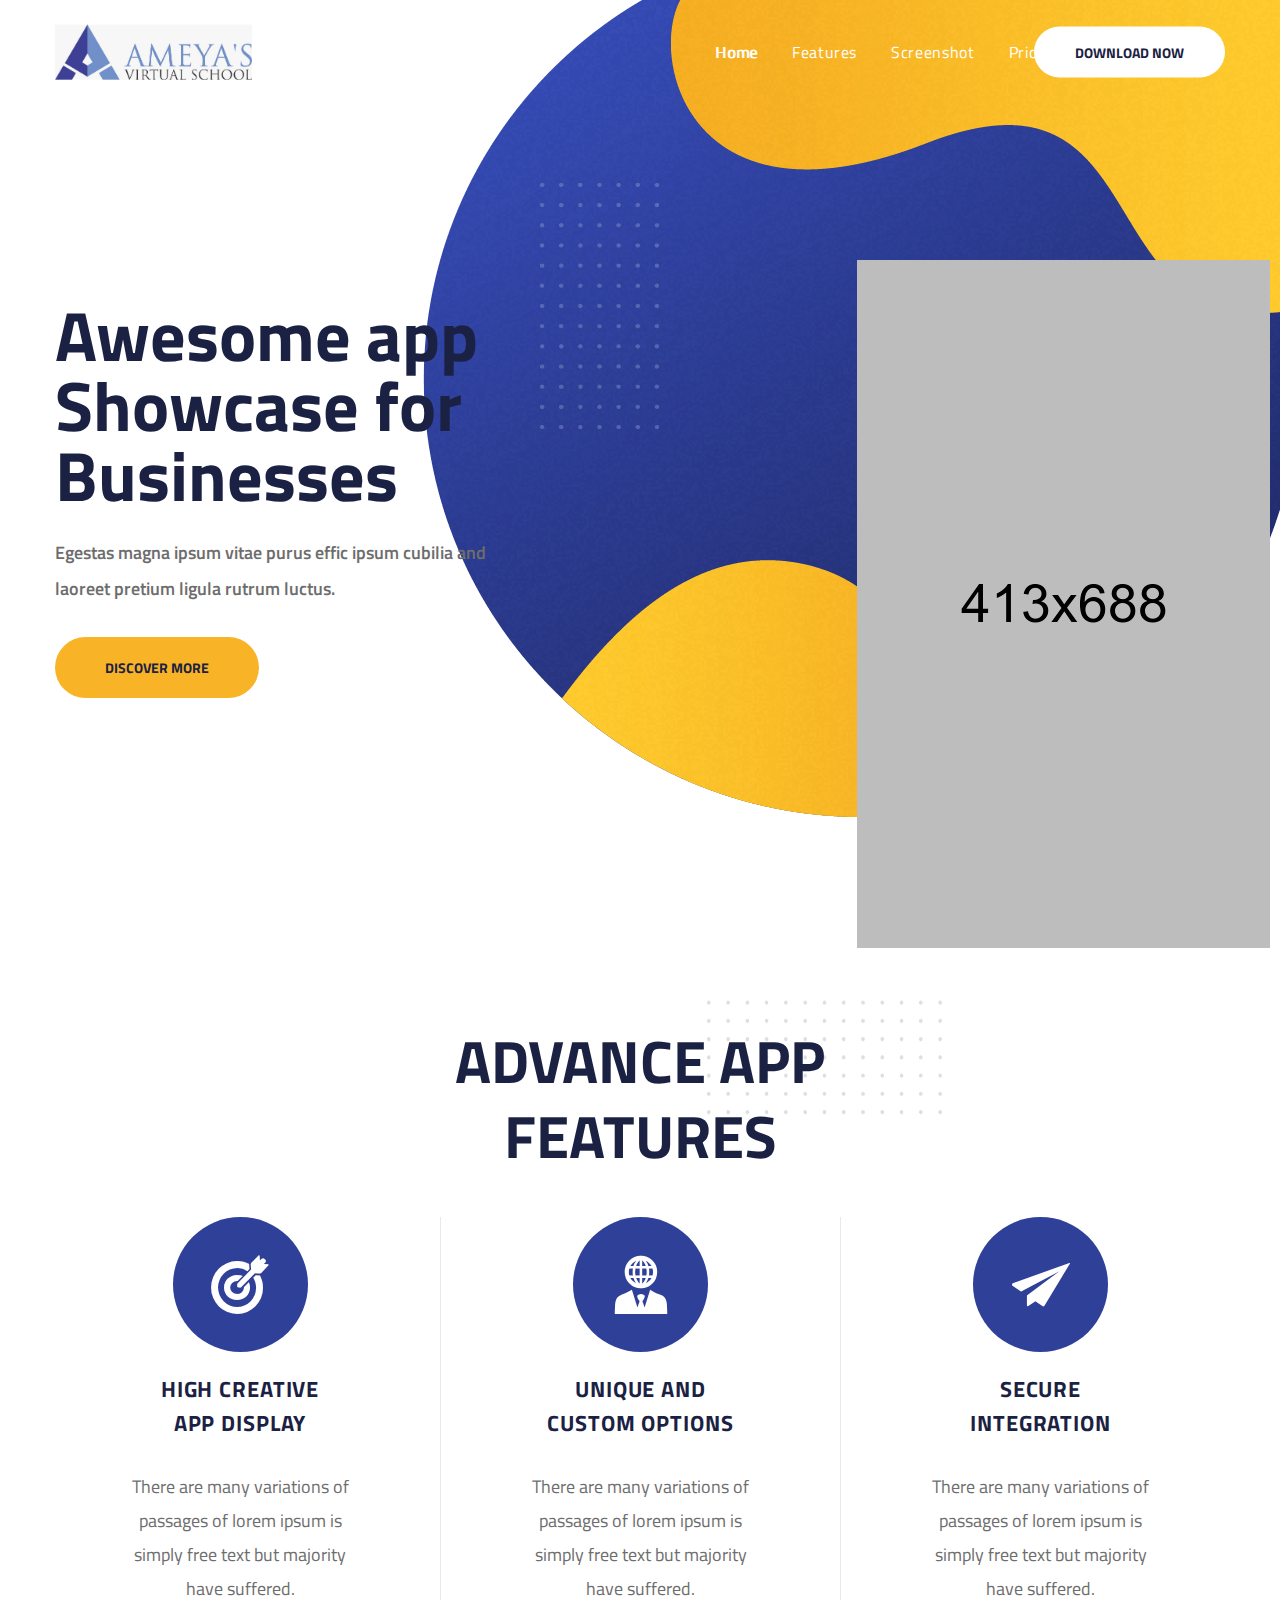
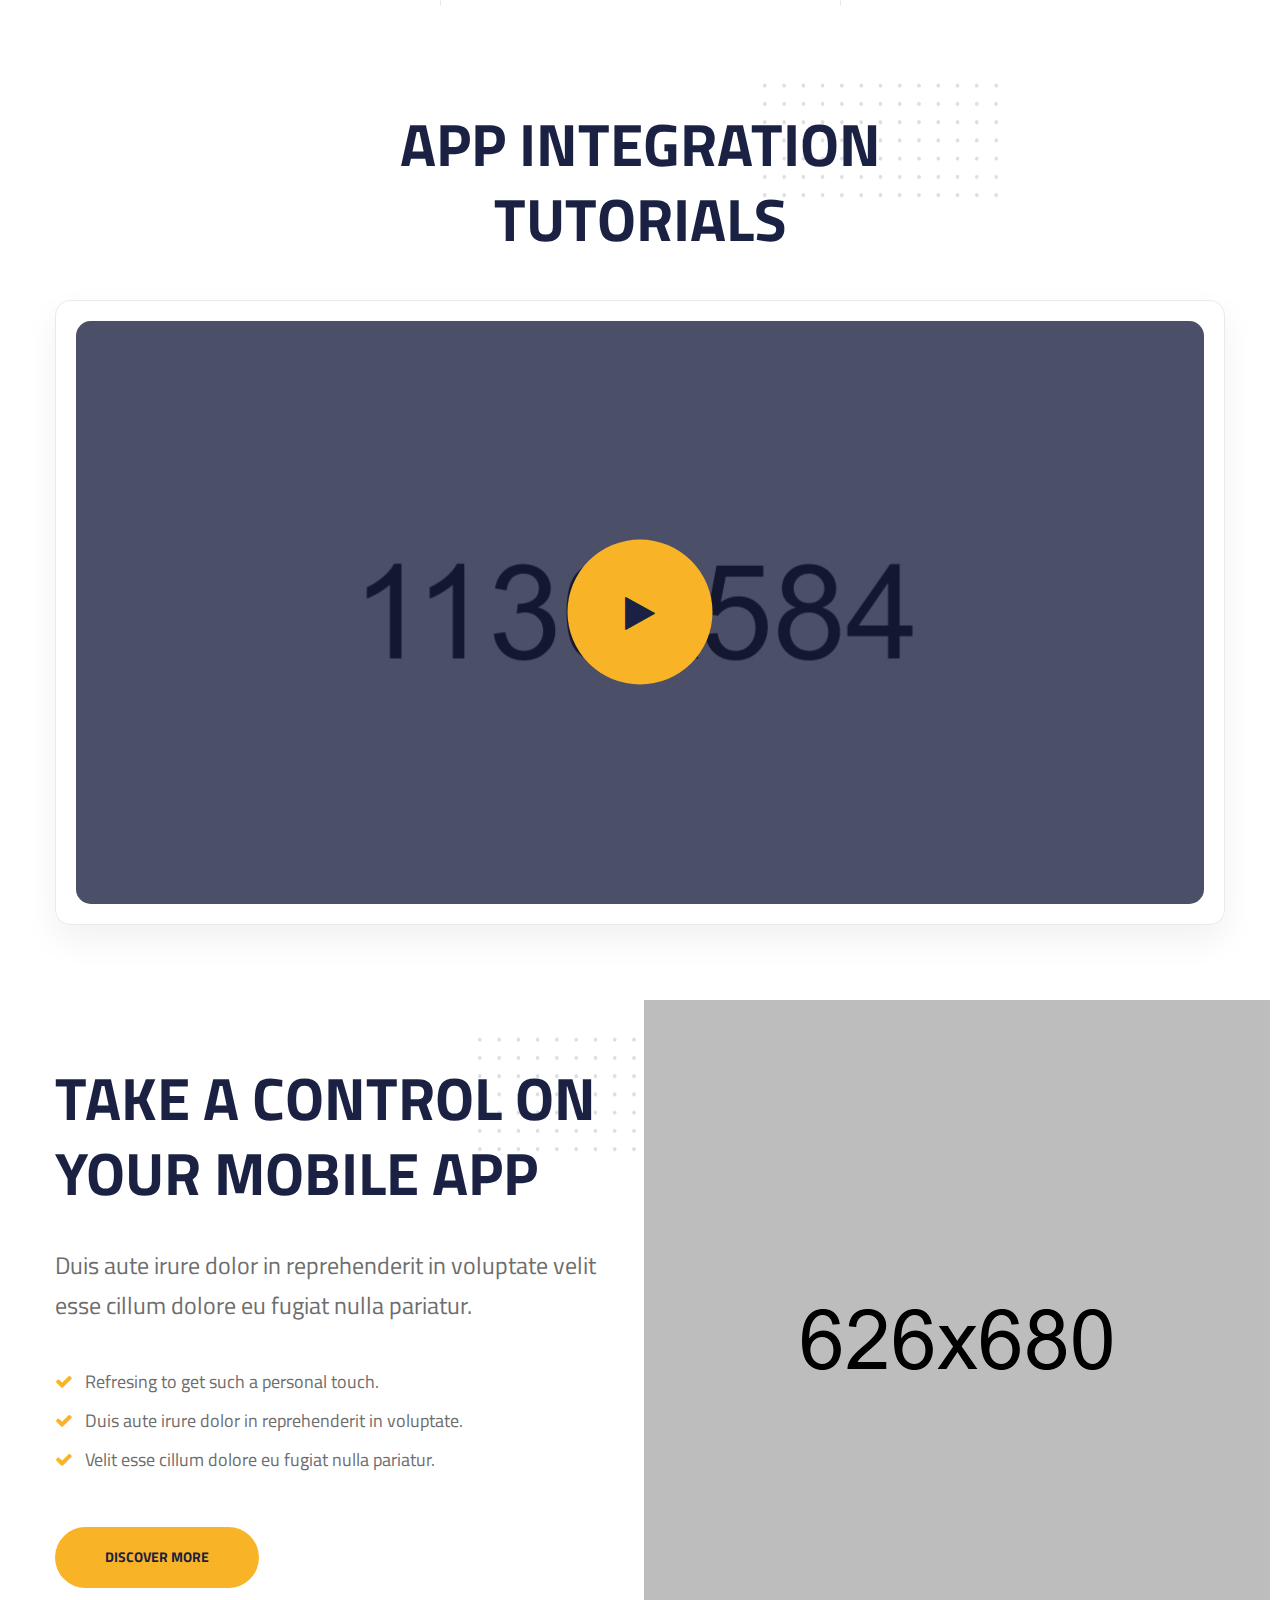
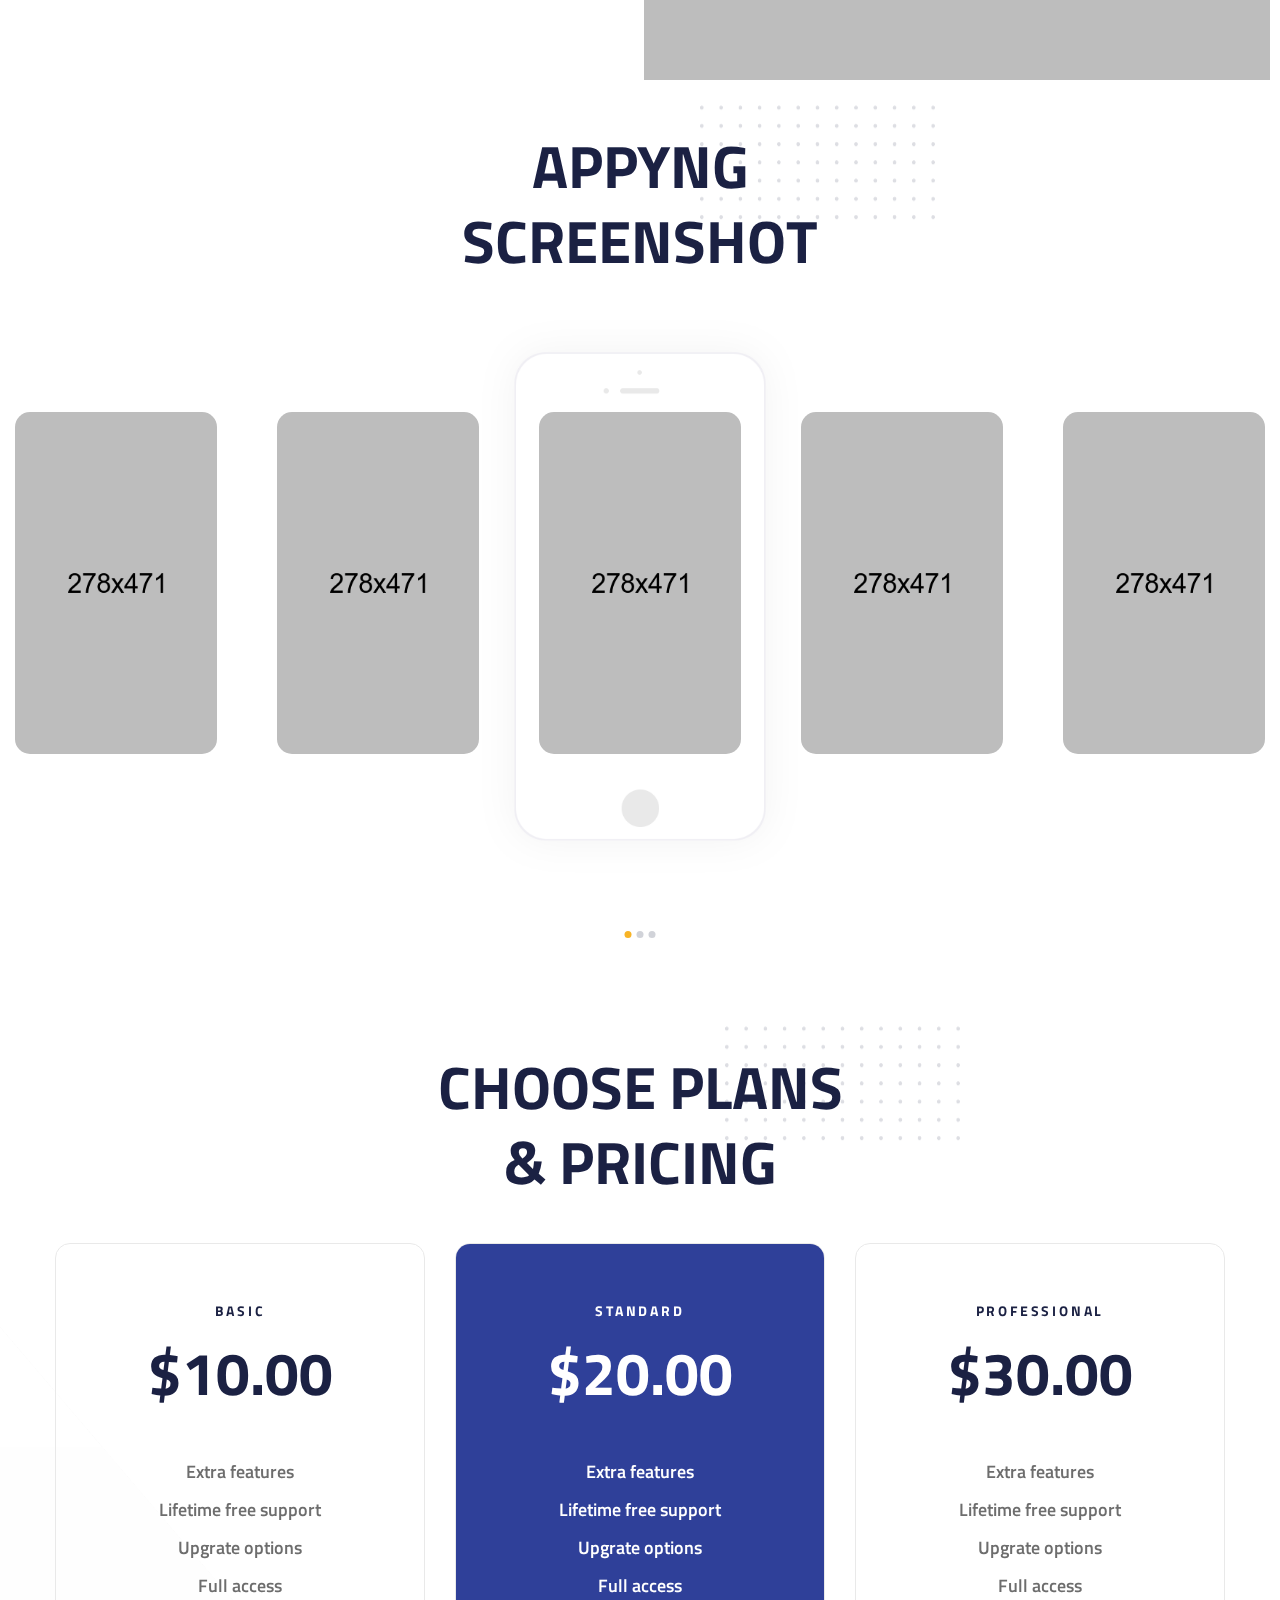
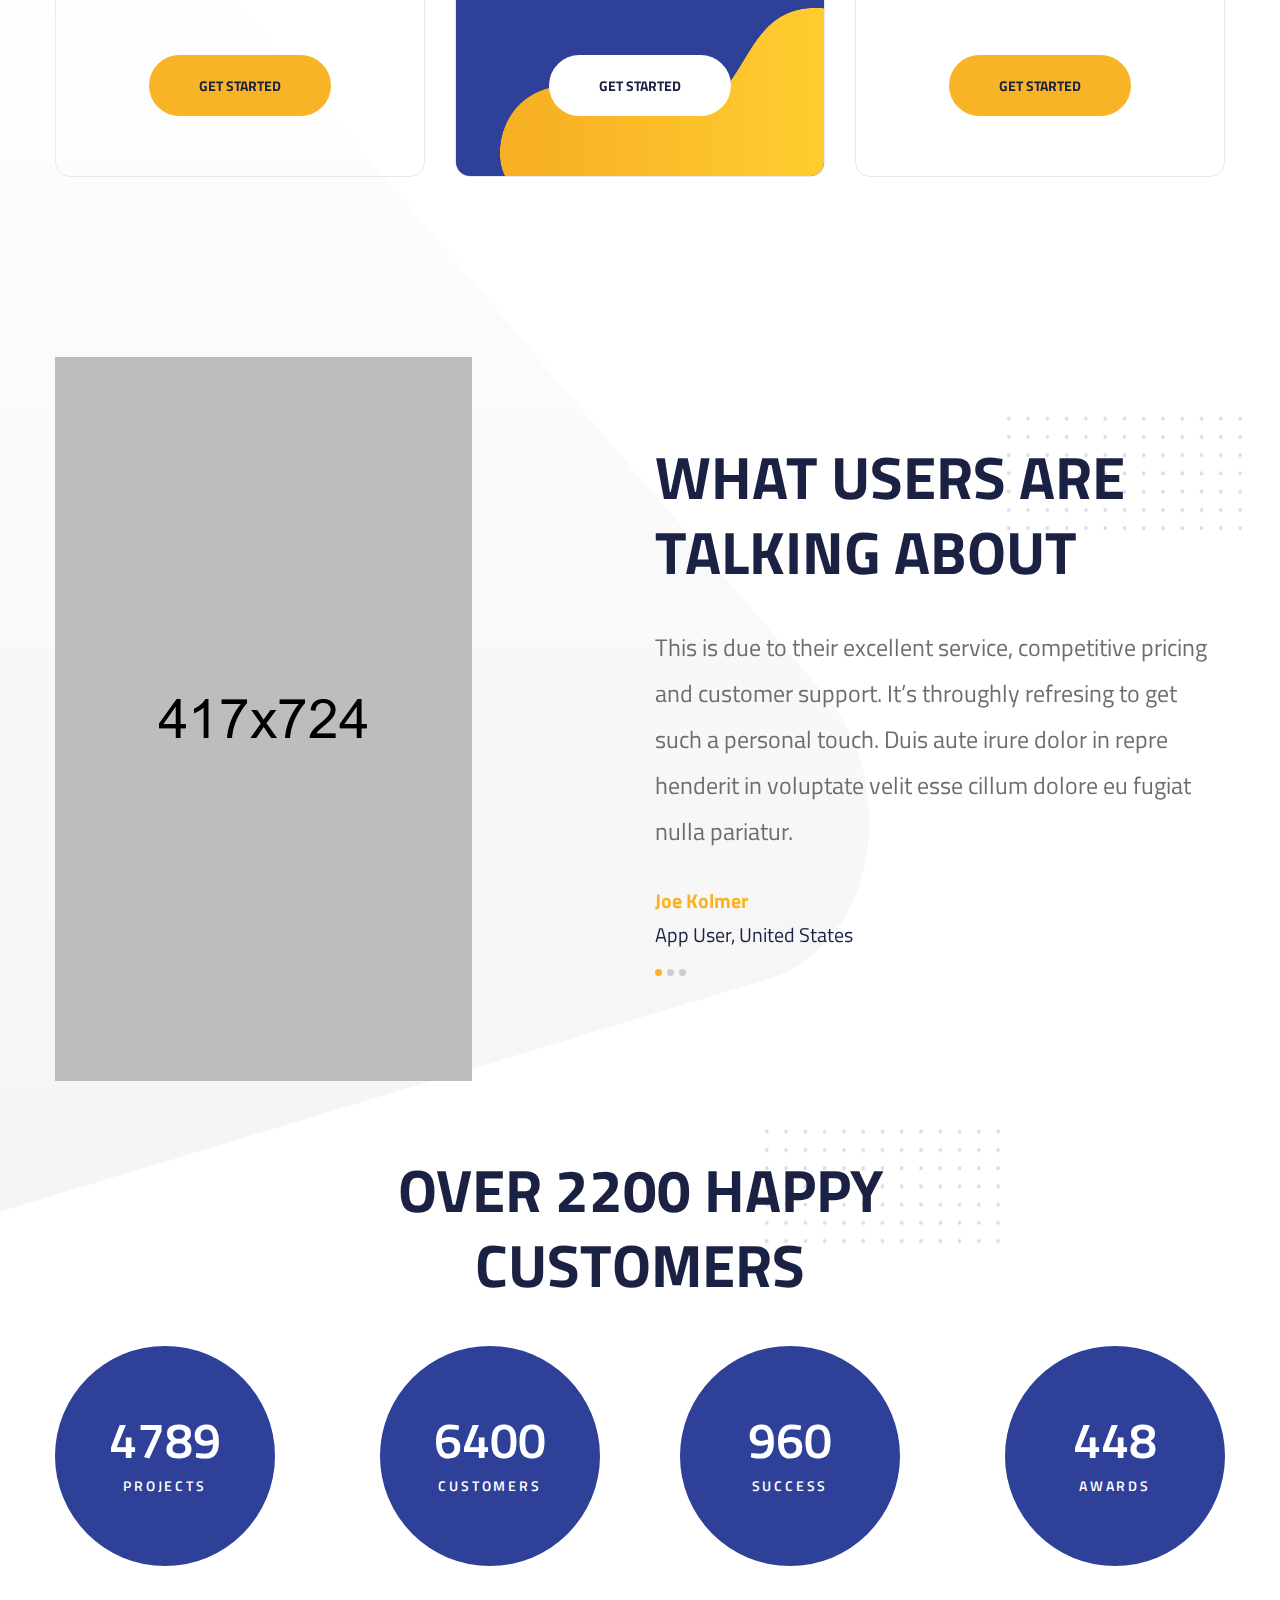
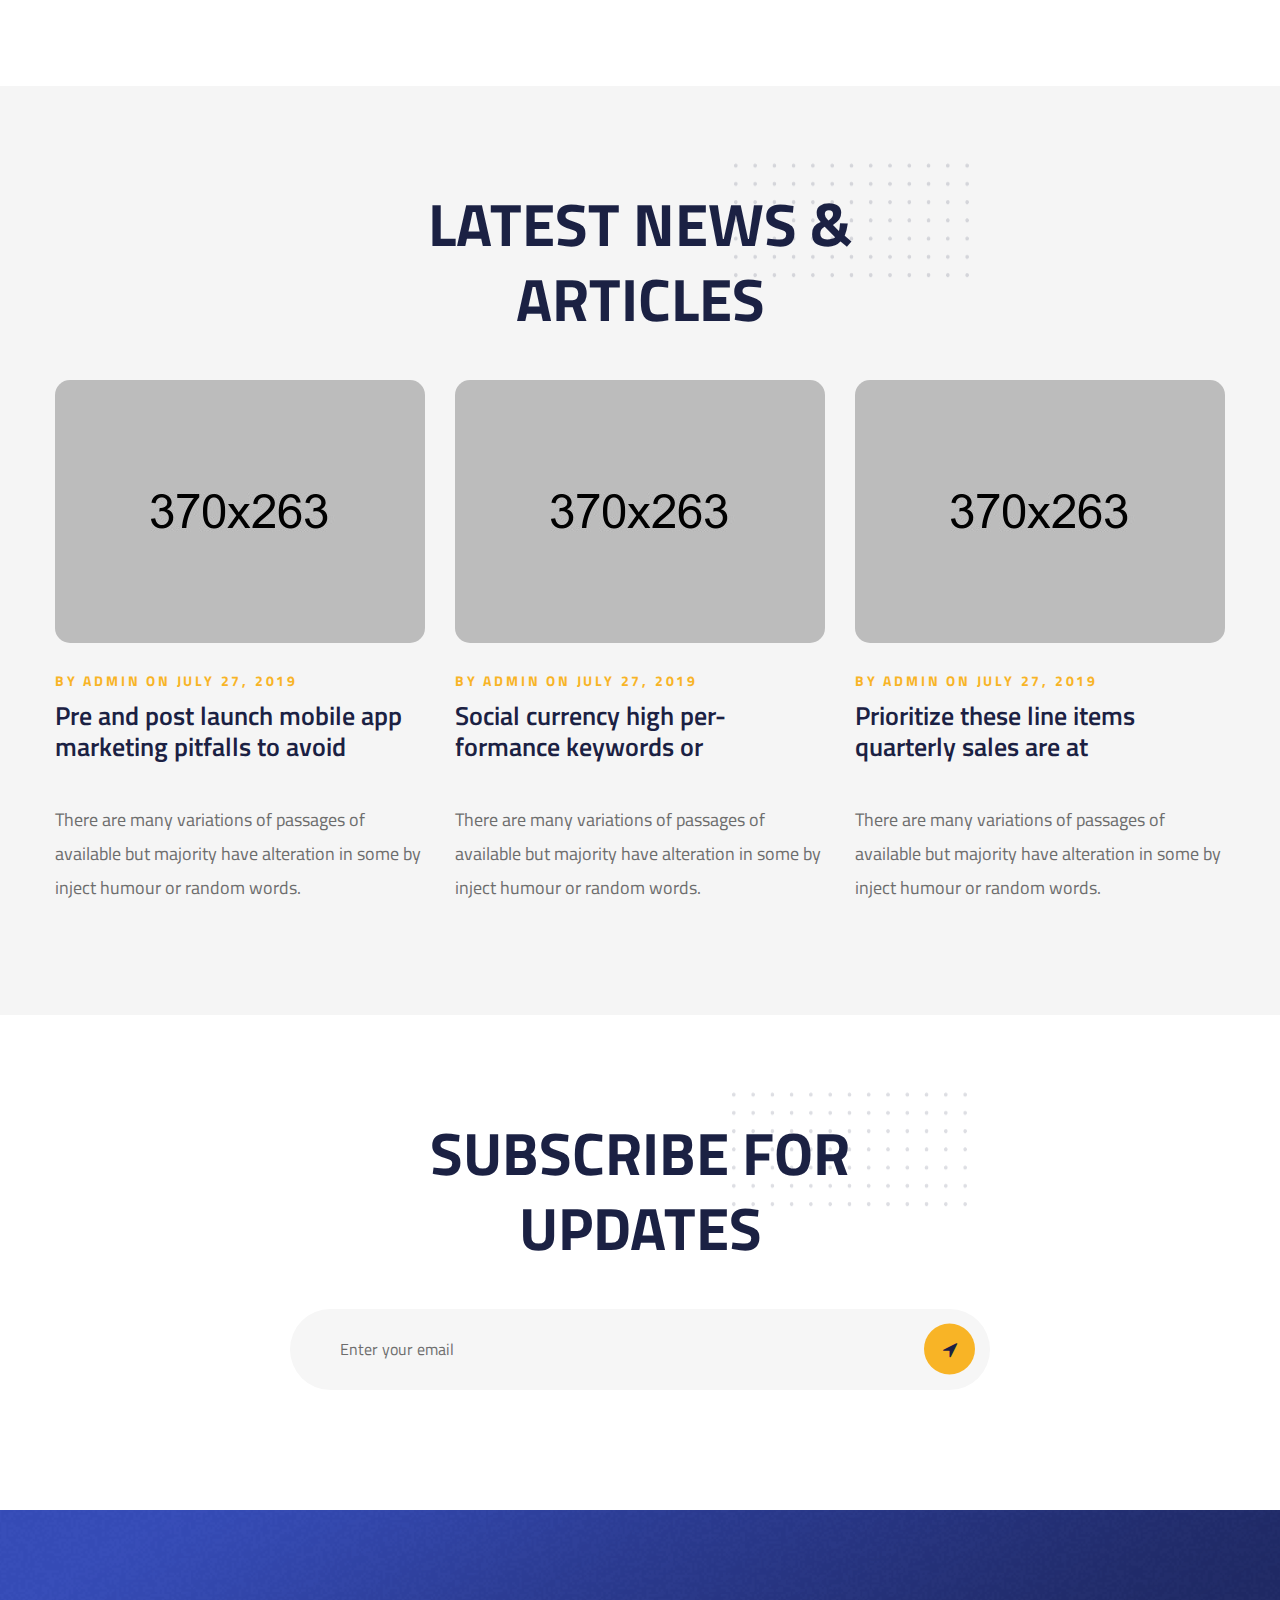
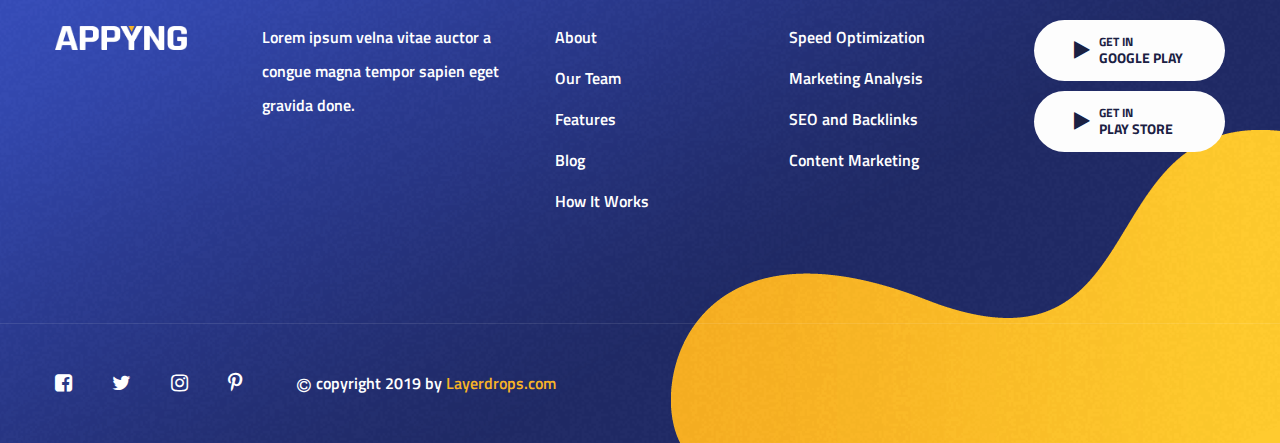
==== index.html @ 1c14728c "first commit" ====
<!DOCTYPE html>
<html lang="en">

<head>
    <meta charset="UTF-8">
    <meta name="viewport" content="width=device-width, initial-scale=1.0">
    <meta http-equiv="X-UA-Compatible" content="ie=edge">
    <title>Home Two || Appyng || SEO & Software Landing Page HTML Template</title>
    <link rel="apple-touch-icon" sizes="57x57" href="images/favicon/apple-icon-57x57.png">
    <link rel="apple-touch-icon" sizes="60x60" href="images/favicon/apple-icon-60x60.png">
    <link rel="apple-touch-icon" sizes="72x72" href="images/favicon/apple-icon-72x72.png">
    <link rel="apple-touch-icon" sizes="76x76" href="images/favicon/apple-icon-76x76.png">
    <link rel="apple-touch-icon" sizes="114x114" href="images/favicon/apple-icon-114x114.png">
    <link rel="apple-touch-icon" sizes="120x120" href="images/favicon/apple-icon-120x120.png">
    <link rel="apple-touch-icon" sizes="144x144" href="images/favicon/apple-icon-144x144.png">
    <link rel="apple-touch-icon" sizes="152x152" href="images/favicon/apple-icon-152x152.png">
    <link rel="apple-touch-icon" sizes="180x180" href="images/favicon/apple-icon-180x180.png">
    <link rel="icon" type="image/png" sizes="192x192" href="images/favicon/android-icon-192x192.png">
    <link rel="icon" type="image/png" sizes="32x32" href="images/favicon/favicon-32x32.png">
    <link rel="icon" type="image/png" sizes="96x96" href="images/favicon/favicon-96x96.png">
    <link rel="icon" type="image/png" sizes="16x16" href="images/favicon/favicon-16x16.png">
    <link rel="manifest" href="images/favicon/manifest.json">
    <meta name="msapplication-TileColor" content="#ffffff">
    <meta name="msapplication-TileImage" content="/ms-icon-144x144.png">
    <meta name="theme-color" content="#ffffff">
    <link rel="stylesheet" href="css/style.css">
    <link rel="stylesheet" href="css/responsive.css">
</head>

<body>
    <div class="preloader"></div><!-- /.preloader -->
    <div class="page-wrapper">
        <header class="site-header header-one header-one__home-two">
            <nav class="navbar navbar-expand-lg navbar-light header-navigation stricky">
                <div class="container clearfix">
                    <!-- Brand and toggle get grouped for better mobile display -->
                    <div class="logo-box clearfix">
                        <a class="navbar-brand" href="index.html">
                            <img src="images/logo-main.jpeg" class="main-logo" width="197" alt="Awesome Image" />
                        </a>
                        <button class="menu-toggler" data-target=".main-navigation">
                            <span class="fa fa-bars"></span>
                        </button>
                    </div><!-- /.logo-box -->
                    <!-- Collect the nav links, forms, and other content for toggling -->
                    <div class="main-navigation">
                        <ul class=" navigation-box one-page-scroll-menu ">
                            <li class="current scrollToLink">
                                <a href="#home">Home</a>
                              <!--   <ul class="sub-menu">
                                    <li><a href="index.html">Home One</a></li>
                                    <li><a href="index-2.html">Home Two</a></li>
                                </ul> --><!-- /.sub-menu -->
                            </li>
                            <li class="scrollToLink">
                                <a href="#services">Features</a>
                            </li>
                            <li class="scrollToLink">
                                <a href="#screens">Screenshot</a>
                            </li>
                            <li class="scrollToLink">
                                <a href="#pricing">pricing</a>
                            </li>
                           <!--  <li class="scrollToLink">
                                <a href="#blog">Blog</a>
                                <ul class="sub-menu">
                                    <li><a href="blog.html">Blog Style 01</a></li>
                                    <li><a href="blog-details.html">Blog Details</a></li>
                                </ul>
                            </li> -->
                        </ul>
                    </div><!-- /.navbar-collapse -->
                    <div class="right-side-box">
                        <a href="#" class="thm-btn header-one__btn">Download now</a>
                    </div><!-- /.right-side-box -->
                </div>
                <!-- /.container -->
            </nav>
        </header><!-- /.header-one -->
        <section class="banner-two" id="home">
            <div class="container">
                <div class="banner-two__moc-wrap">
                    <img src="images/banner-2-1.png" class="banner-two__moc" alt="Awesome Image" />
                </div><!-- /.banner-two__moc-wrap -->
                <div class="row justify-content-start">
                    <div class="col-lg-5">
                        <div class="banner-two__content">
                            <h3 class="banner-two__title">Awesome app <br> Showcase for <br> Businesses</h3><!-- /.banner-two__title -->
                            <p class="banner-two__text">Egestas magna ipsum vitae purus effic ipsum cubilia and laoreet pretium ligula rutrum luctus.</p><!-- /.banner-two__text -->
                            <a href="#" class="banner-two__btn thm-btn">Discover more</a>
                        </div><!-- /.banner-two__content -->
                    </div><!-- /.col-lg-5 -->
                </div><!-- /.row justify-content-end -->
            </div><!-- /.container -->
        </section><!-- /.banner-two -->
       
        <section class="service-one" id="services">
            <div class="container">
                <div class="block-title text-center">
                    <h2 class="block-title__title">Advance App <br> Features</h2><!-- /.block-title__title -->
                </div><!-- /.block-title -->
                <div class="row">
                    <div class="col-lg-4">
                        <div class="service-one__single">
                            <div class="service-one__icon">
                                <i class="appyn-icon-target-1"></i>
                            </div><!-- /.service-one__icon -->
                            <h3 class="service-one__title"><a href="#">High Creative<br>App Display</a></h3><!-- /.service-one__title -->
                            <p class="service-one__text">There are many variations of <br /> passages of lorem ipsum is <br /> simply free text but majority <br> have suffered.</p><!-- /.service-one__text -->
                        </div><!-- /.service-one__single -->
                    </div><!-- /.col-lg-4 -->
                    <div class="col-lg-4">
                        <div class="service-one__single">
                            <div class="service-one__icon">
                                <i class="appyn-icon-businessman"></i>
                            </div><!-- /.service-one__icon -->
                            <h3 class="service-one__title"><a href="#">Unique and <br> custom options</a></h3><!-- /.service-one__title -->
                            <p class="service-one__text">There are many variations of <br /> passages of lorem ipsum is <br /> simply free text but majority <br> have suffered.</p><!-- /.service-one__text -->
                        </div><!-- /.service-one__single -->
                    </div><!-- /.col-lg-4 -->
                    <div class="col-lg-4">
                        <div class="service-one__single">
                            <div class="service-one__icon">
                                <i class="appyn-icon-paper-plane"></i>
                            </div><!-- /.service-one__icon -->
                            <h3 class="service-one__title"><a href="#">secure <br> integration</a></h3><!-- /.service-one__title -->
                            <p class="service-one__text">There are many variations of <br /> passages of lorem ipsum is <br /> simply free text but majority <br> have suffered.</p><!-- /.service-one__text -->
                        </div><!-- /.service-one__single -->
                    </div><!-- /.col-lg-4 -->
                </div><!-- /.row -->
            </div><!-- /.container -->
        </section><!-- /.service-one -->
        <div class="video-one">
            <div class="container">
                <div class="block-title text-center">
                    <h2 class="block-title__title">app integration <br> tutorials</h2><!-- /.block-title__title -->
                </div><!-- /.block-title -->
                <div class="video-one__content">
                    <img src="images/video-1-1.jpg" alt="Awesome Image" />
                    <a href="https://www.youtube.com/watch?v=n-D1EB74Ckg" class="video-one__link video-popup"><i class="fa fa-play"></i></a>
                </div><!-- /.video-one__content -->
            </div><!-- /.container -->
        </div><!-- /.video-one -->
        <section class="cta-one">
            <div class="container">
                <img src="images/cta-moc-1-1.png" class="cta-one__moc" alt="Awesome Image" />
                <div class="row">
                    <div class="col-lg-6">
                        <div class="cta-one__content">
                            <div class="block-title text-left">
                                <h2 class="block-title__title">Take a control on <br> your mobile app</h2><!-- /.block-title__title -->
                            </div><!-- /.block-title -->
                            <p class="cta-one__text">Duis aute irure dolor in reprehenderit in voluptate velit esse cillum dolore eu fugiat nulla pariatur.</p><!-- /.cta-one__text -->
                            <ul class="cta-one__list">
                                <li class="cta-one__list-item"><i class="fa fa-check"></i>Refresing to get such a personal touch. </li><!-- /.cta-one__list-item -->
                                <li class="cta-one__list-item"><i class="fa fa-check"></i>Duis aute irure dolor in reprehenderit in voluptate.</li><!-- /.cta-one__list-item -->
                                <li class="cta-one__list-item"><i class="fa fa-check"></i>Velit esse cillum dolore eu fugiat nulla pariatur.</li><!-- /.cta-one__list-item -->
                            </ul><!-- /.cta-one__list -->
                            <a href="#" class="cta-one__btn thm-btn">Discover more</a>
                        </div><!-- /.cta-one__content -->
                    </div><!-- /.col-lg-6 -->
                </div><!-- /.row -->
            </div><!-- /.container -->
        </section><!-- /.cta-one -->
        <section class="app-screen-one" id="screens">
            <div class="container-fluid">
                <div class="block-title text-center">
                    <h2 class="block-title__title">appyng <br> screenshot</h2><!-- /.block-title__title -->
                </div><!-- /.block-title -->
                <div class="app-screen-one__carousel owl-carousel owl-theme">
                    <div class="item">
                        <img src="images/app-screen-1-1.png" alt="Awesome Image" />
                    </div><!-- /.item -->
                    <div class="item">
                        <img src="images/app-screen-1-2.png" alt="Awesome Image" />
                    </div><!-- /.item -->
                    <div class="item">
                        <img src="images/app-screen-1-3.png" alt="Awesome Image" />
                    </div><!-- /.item -->
                    <div class="item">
                        <img src="images/app-screen-1-4.png" alt="Awesome Image" />
                    </div><!-- /.item -->
                    <div class="item">
                        <img src="images/app-screen-1-5.png" alt="Awesome Image" />
                    </div><!-- /.item -->
                    <div class="item">
                        <img src="images/app-screen-1-1.png" alt="Awesome Image" />
                    </div><!-- /.item -->
                    <div class="item">
                        <img src="images/app-screen-1-2.png" alt="Awesome Image" />
                    </div><!-- /.item -->
                    <div class="item">
                        <img src="images/app-screen-1-3.png" alt="Awesome Image" />
                    </div><!-- /.item -->
                    <div class="item">
                        <img src="images/app-screen-1-4.png" alt="Awesome Image" />
                    </div><!-- /.item -->
                    <div class="item">
                        <img src="images/app-screen-1-5.png" alt="Awesome Image" />
                    </div><!-- /.item -->
                    <div class="item">
                        <img src="images/app-screen-1-1.png" alt="Awesome Image" />
                    </div><!-- /.item -->
                    <div class="item">
                        <img src="images/app-screen-1-2.png" alt="Awesome Image" />
                    </div><!-- /.item -->
                    <div class="item">
                        <img src="images/app-screen-1-3.png" alt="Awesome Image" />
                    </div><!-- /.item -->
                    <div class="item">
                        <img src="images/app-screen-1-4.png" alt="Awesome Image" />
                    </div><!-- /.item -->
                    <div class="item">
                        <img src="images/app-screen-1-5.png" alt="Awesome Image" />
                    </div><!-- /.item -->
                </div><!-- /.app-screen-one__carousel -->
            </div><!-- /.container -->
        </section><!-- /.app-screen-one -->
        <section class="pricing-one" id="pricing">
            <div class="container">
                <div class="block-title text-center">
                    <h2 class="block-title__title">Choose plans <br> & pricing</h2><!-- /.block-title__title -->
                </div><!-- /.block-title -->
                <div class="row">
                    <div class="col-lg-4">
                        <div class="pricing-one__single">
                            <div class="inner">
                                <div class="pricing-one__top">
                                    <p class="pricing-one__name">basic</p><!-- /.pricing-one__name -->
                                    <h3 class="pricing-one__amount">$10.00</h3><!-- /.pricing-one__amount -->
                                </div><!-- /.pricing-one__top -->
                                <ul class="pricing-one__list">
                                    <li class="pricing-one__list-item">Extra features</li><!-- /.pricing-one__list-item -->
                                    <li class="pricing-one__list-item">Lifetime free support</li><!-- /.pricing-one__list-item -->
                                    <li class="pricing-one__list-item">Upgrate options</li><!-- /.pricing-one__list-item -->
                                    <li class="pricing-one__list-item">Full access</li><!-- /.pricing-one__list-item -->
                                </ul><!-- /.pricing-one__list -->
                                <a href="#" class="pricing-one__btn thm-btn">Get started</a>
                            </div><!-- /.inner -->
                        </div><!-- /.pricing-one__single -->
                    </div><!-- /.col-lg-4 -->
                    <div class="col-lg-4">
                        <div class="pricing-one__single popular">
                            <div class="inner">
                                <div class="pricing-one__top">
                                    <p class="pricing-one__name">standard</p><!-- /.pricing-one__name -->
                                    <h3 class="pricing-one__amount">$20.00</h3><!-- /.pricing-one__amount -->
                                </div><!-- /.pricing-one__top -->
                                <ul class="pricing-one__list">
                                    <li class="pricing-one__list-item">Extra features</li><!-- /.pricing-one__list-item -->
                                    <li class="pricing-one__list-item">Lifetime free support</li><!-- /.pricing-one__list-item -->
                                    <li class="pricing-one__list-item">Upgrate options</li><!-- /.pricing-one__list-item -->
                                    <li class="pricing-one__list-item">Full access</li><!-- /.pricing-one__list-item -->
                                </ul><!-- /.pricing-one__list -->
                                <a href="#" class="pricing-one__btn thm-btn">Get started</a>
                            </div><!-- /.inner -->
                        </div><!-- /.pricing-one__single -->
                    </div><!-- /.col-lg-4 -->
                    <div class="col-lg-4">
                        <div class="pricing-one__single">
                            <div class="inner">
                                <div class="pricing-one__top">
                                    <p class="pricing-one__name">professional</p><!-- /.pricing-one__name -->
                                    <h3 class="pricing-one__amount">$30.00</h3><!-- /.pricing-one__amount -->
                                </div><!-- /.pricing-one__top -->
                                <ul class="pricing-one__list">
                                    <li class="pricing-one__list-item">Extra features</li><!-- /.pricing-one__list-item -->
                                    <li class="pricing-one__list-item">Lifetime free support</li><!-- /.pricing-one__list-item -->
                                    <li class="pricing-one__list-item">Upgrate options</li><!-- /.pricing-one__list-item -->
                                    <li class="pricing-one__list-item">Full access</li><!-- /.pricing-one__list-item -->
                                </ul><!-- /.pricing-one__list -->
                                <a href="#" class="pricing-one__btn thm-btn">Get started</a>
                            </div><!-- /.inner -->
                        </div><!-- /.pricing-one__single -->
                    </div><!-- /.col-lg-4 -->
                </div><!-- /.row -->
            </div><!-- /.container -->
        </section><!-- /.pricing-one -->
        <section class="testimonials-one">
            <img src="images/shapes/testi-shape-1-1.png" class="testimonials-one__background-image" alt="Awesome Image" />
            <div class="container">
                <div class="row ">
                    <div class="col-lg-6">
                        <div class="testimonials-one__thumb-carousel">
                            <div class="swiper-wrapper">
                                <div class="swiper-slide">
                                    <img src="images/testi-1-1.png" alt="Awesome Image" />
                                </div><!-- /.swiper-slide -->
                                <div class="swiper-slide">
                                    <img src="images/testi-1-2.png" alt="Awesome Image" />
                                </div><!-- /.swiper-slide -->
                                <div class="swiper-slide">
                                    <img src="images/testi-1-3.png" alt="Awesome Image" />
                                </div><!-- /.swiper-slide -->
                            </div><!-- /.swiper-wrapper -->
                        </div><!-- /.testimonials-one__thumb-carousel -->
                    </div><!-- /.col-lg-6 -->
                    <div class="col-lg-6 d-flex">
                        <div class="my-auto">
                            <div class="block-title text-left">
                                <h2 class="block-title__title">What users are <br> talking about</h2><!-- /.block-title__title -->
                            </div><!-- /.block-title -->
                            <div class="testimonials-one__carousel">
                                <div class="swiper-wrapper">
                                    <div class="swiper-slide">
                                        <div class="testimonials-one__single">
                                            <p class="testimonials-one__text">This is due to their excellent service, competitive pricing and customer support. It’s throughly refresing to get such a personal touch. Duis aute irure dolor in repre henderit in voluptate velit esse cillum dolore eu fugiat nulla pariatur.</p><!-- /.testimonials-one__text -->
                                            <h3 class="testimonials-one__title">Joe Kolmer</h3><!-- /.testimonials-one__title -->
                                            <span class="testimonials-one__designation">App User, United States</span>
                                        </div><!-- /.testimonials-one__single -->
                                    </div><!-- /.swiper-slide -->
                                    <div class="swiper-slide">
                                        <div class="testimonials-one__single">
                                            <p class="testimonials-one__text">This is due to their excellent service, competitive pricing and customer support. It’s throughly refresing to get such a personal touch. Duis aute irure dolor in repre henderit in voluptate velit esse cillum dolore eu fugiat nulla pariatur.</p><!-- /.testimonials-one__text -->
                                            <h3 class="testimonials-one__title">Darrin Martos</h3><!-- /.testimonials-one__title -->
                                            <span class="testimonials-one__designation">App User, United States</span>
                                        </div><!-- /.testimonials-one__single -->
                                    </div><!-- /.swiper-slide -->
                                    <div class="swiper-slide">
                                        <div class="testimonials-one__single">
                                            <p class="testimonials-one__text">This is due to their excellent service, competitive pricing and customer support. It’s throughly refresing to get such a personal touch. Duis aute irure dolor in repre henderit in voluptate velit esse cillum dolore eu fugiat nulla pariatur.</p><!-- /.testimonials-one__text -->
                                            <h3 class="testimonials-one__title">Tammy Daniely</h3><!-- /.testimonials-one__title -->
                                            <span class="testimonials-one__designation">App User, United States</span>
                                        </div><!-- /.testimonials-one__single -->
                                    </div><!-- /.swiper-slide -->
                                </div><!-- /.swiper-wrapper -->
                                <div class="swiper-pagination"></div>
                            </div><!-- /.testimonials-one__carousel -->
                        </div><!-- /.my-auto -->
                    </div><!-- /.col-lg-6 -->
                </div><!-- /.row -->
            </div><!-- /.container -->
        </section><!-- /.testimonials-one -->
        <section class="funfact-one">
            <div class="container">
                <div class="block-title text-center">
                    <h2 class="block-title__title">Over 2200 happy <br> customers</h2><!-- /.block-title__title -->
                </div><!-- /.block-title -->
                <div class="row">
                    <div class="col-lg-3 col-md-6">
                        <div class="funfact-one__single">
                            <div class="inner">
                                <h3 class="funfact-one__title counter">4789</h3><!-- /.funfact-one__title -->
                                <p class="funfact-one__text">projects</p><!-- /.funfact-one__text -->
                            </div><!-- /.inner -->
                        </div><!-- /.funfact-one__single -->
                    </div><!-- /.col-lg-3 -->
                    <div class="col-lg-3 col-md-6 d-flex justify-content-center">
                        <div class="funfact-one__single">
                            <div class="inner">
                                <h3 class="funfact-one__title counter">6400</h3><!-- /.funfact-one__title -->
                                <p class="funfact-one__text">customers</p><!-- /.funfact-one__text -->
                            </div><!-- /.inner -->
                        </div><!-- /.funfact-one__single -->
                    </div><!-- /.col-lg-3 -->
                    <div class="col-lg-3 col-md-6 d-flex justify-content-center">
                        <div class="funfact-one__single">
                            <div class="inner">
                                <h3 class="funfact-one__title counter">960</h3><!-- /.funfact-one__title -->
                                <p class="funfact-one__text">success</p><!-- /.funfact-one__text -->
                            </div><!-- /.inner -->
                        </div><!-- /.funfact-one__single -->
                    </div><!-- /.col-lg-3 -->
                    <div class="col-lg-3 col-md-6 d-flex justify-content-end">
                        <div class="funfact-one__single">
                            <div class="inner">
                                <h3 class="funfact-one__title counter">448</h3><!-- /.funfact-one__title -->
                                <p class="funfact-one__text">awards</p><!-- /.funfact-one__text -->
                            </div><!-- /.inner -->
                        </div><!-- /.funfact-one__single -->
                    </div><!-- /.col-lg-3 -->
                </div><!-- /.row -->
            </div><!-- /.container -->
        </section><!-- /.funfact-one -->
        <section class="blog-one" id="blog">
            <div class="container">
                <div class="block-title text-center">
                    <h2 class="block-title__title">latest news & <br> articles</h2><!-- /.block-title__title -->
                </div><!-- /.block-title -->
                <div class="row">
                    <div class="col-lg-4">
                        <div class="blog-one__single">
                            <div class="blog-one__image">
                                <img src="images/blog-1-1.jpg" alt="Awesome Image" />
                                <a href="blog-details.html"><i class="appyn-icon-plus-symbol"></i></a>
                            </div><!-- /.blog-one__image -->
                            <div class="blog-one__content">
                                <span class="blog-one__meta">by <a href="#">admin</a> on <a href="#">july 27, 2019</a></span>
                                <h3 class="blog-one__title"><a href="blog-details.html">Pre and post launch mobile app marketing pitfalls to avoid</a></h3><!-- /.blog-one__title -->
                                <p class="blog-one__text">There are many variations of passages of available but majority have alteration in some by inject humour or random words.</p><!-- /.blog-one__text -->
                            </div><!-- /.blog-one__content -->
                        </div><!-- /.blog-one__single -->
                    </div><!-- /.col-lg-4 -->
                    <div class="col-lg-4">
                        <div class="blog-one__single">
                            <div class="blog-one__image">
                                <img src="images/blog-1-2.jpg" alt="Awesome Image" />
                                <a href="blog-details.html"><i class="appyn-icon-plus-symbol"></i></a>
                            </div><!-- /.blog-one__image -->
                            <div class="blog-one__content">
                                <span class="blog-one__meta">by <a href="#">admin</a> on <a href="#">july 27, 2019</a></span>
                                <h3 class="blog-one__title"><a href="blog-details.html">Social currency high per- formance keywords or</a></h3><!-- /.blog-one__title -->
                                <p class="blog-one__text">There are many variations of passages of available but majority have alteration in some by inject humour or random words.</p><!-- /.blog-one__text -->
                            </div><!-- /.blog-one__content -->
                        </div><!-- /.blog-one__single -->
                    </div><!-- /.col-lg-4 -->
                    <div class="col-lg-4">
                        <div class="blog-one__single">
                            <div class="blog-one__image">
                                <img src="images/blog-1-3.jpg" alt="Awesome Image" />
                                <a href="blog-details.html"><i class="appyn-icon-plus-symbol"></i></a>
                            </div><!-- /.blog-one__image -->
                            <div class="blog-one__content">
                                <span class="blog-one__meta">by <a href="#">admin</a> on <a href="#">july 27, 2019</a></span>
                                <h3 class="blog-one__title"><a href="blog-details.html">Prioritize these line items quarterly sales are at</a></h3><!-- /.blog-one__title -->
                                <p class="blog-one__text">There are many variations of passages of available but majority have alteration in some by inject humour or random words.</p><!-- /.blog-one__text -->
                            </div><!-- /.blog-one__content -->
                        </div><!-- /.blog-one__single -->
                    </div><!-- /.col-lg-4 -->
                </div><!-- /.row -->
            </div><!-- /.container -->
        </section><!-- /.blog-one -->
        <section class="subscribe-one">
            <div class="container">
                <div class="block-title text-center">
                    <h2 class="block-title__title">Subscribe for <br> updates</h2><!-- /.block-title__title -->
                </div><!-- /.block-title -->
                <form action="inc/mailchimp/subscribe.php" class="subscribe-one__form">
                    <input type="text" name="email" placeholder="Enter your email">
                    <button type="submit" class="subscribe-one__btn"><i class="fa fa-location-arrow"></i></button>
                </form><!-- /.subscribe-one__form -->
            </div><!-- /.container -->
        </section><!-- /.subscribe-one -->
        <footer class="site-footer">
            <div class="site-footer__upper">
                <div class="container">
                    <div class="row">
                        <div class="col-lg-5">
                            <div class="footer-widget">
                                <a href="index.html" class="footer-widget__logo"><img src="images/logo-1-1.png" width="132" alt="Awesome Image" /></a>
                                <p class="footer-widget__text">Lorem ipsum velna vitae auctor a congue magna tempor sapien eget gravida done.</p><!-- /.footer-widget__text -->
                            </div><!-- /.footer-widget -->
                        </div><!-- /.col-lg-5 -->
                        <div class="col-lg-4">
                            <div class="footer-widget">
                                <ul class="footer-widget__links">
                                    <li class="footer-widget__links-item"><a href="#">About</a></li>
                                    <li class="footer-widget__links-item"><a href="#">Our Team</a></li>
                                    <li class="footer-widget__links-item"><a href="#">Features</a></li>
                                    <li class="footer-widget__links-item"><a href="#">Blog</a></li>
                                    <li class="footer-widget__links-item"><a href="#">How It Works</a></li>
                                </ul><!-- /.footer-widget__links -->
                                <ul class="footer-widget__links">
                                    <li class="footer-widget__links-item"><a href="#">Speed Optimization</a></li>
                                    <li class="footer-widget__links-item"><a href="#">Marketing Analysis</a></li>
                                    <li class="footer-widget__links-item"><a href="#">SEO and Backlinks</a></li>
                                    <li class="footer-widget__links-item"><a href="#">Content Marketing</a></li>
                                </ul><!-- /.footer-widget__links -->
                            </div><!-- /.footer-widget -->
                        </div><!-- /.col-lg-4 -->
                        <div class="col-lg-3">
                            <div class="footer-widget">
                                <a href="#" class="footer-widget__btn">
                                    <i class="fa fa-play"></i>
                                    <span class="footer-widget__btn-text">
                                        Get in <span class="footer-widget__btn-text-highlight">Google Play</span>
                                    </span>
                                </a>
                                <a href="#" class="footer-widget__btn">
                                    <i class="fa fa-play"></i>
                                    <span class="footer-widget__btn-text">
                                        Get in <span class="footer-widget__btn-text-highlight">play store</span>
                                    </span>
                                </a>
                            </div><!-- /.footer-widget -->
                        </div><!-- /.col-lg-3 -->
                    </div><!-- /.row -->
                </div><!-- /.container -->
            </div><!-- /.site-footer__upper -->
            <div class="site-footer__bottom">
                <div class="container">
                    <div class="site-footer__social">
                        <a href="#"><i class="fa fa-facebook-square"></i></a>
                        <a href="#"><i class="fa fa-twitter"></i></a>
                        <a href="#"><i class="fa fa-instagram"></i></a>
                        <a href="#"><i class="fa fa-pinterest-p"></i></a>
                    </div><!-- /.site-footer__social -->
                    <p class="site-footer__copy-text"><i class="fa fa-copyright"></i>copyright 2019 by <a href="#">Layerdrops.com</a></p><!-- /.site-footer__copy-text -->
                </div><!-- /.container -->
            </div><!-- /.site-footer__bottom -->
        </footer><!-- /.site-footer -->
    </div><!-- /.page-wrapper -->
    <a href="#" data-target="html" class="scroll-to-target scroll-to-top"><i class="fa fa-angle-up"></i></a>
    <!-- /.scroll-to-top -->
    <script src="js/jquery.js"></script>
    <script src="js/bootstrap.bundle.min.js"></script>
    <script src="js/owl.carousel.min.js"></script>
    <script src="js/waypoints.min.js"></script>
    <script src="js/jquery.counterup.min.js"></script>
    <script src="js/waypoints.min.js"></script>
    <script src="js/jquery.counterup.min.js"></script>
    <script src="js/jquery.magnific-popup.min.js"></script>
    <script src="js/owl.carousel.min.js"></script>
    <script src="js/swiper.min.js"></script>
    <script src="js/jquery.easing.min.js"></script>
    <script src="js/theme.js"></script>
</body>

</html>
---- css/style.css ----
/***************************************************************************************************************
||||||||||||||||||||||||||||            MASTER STYLESHEET FOR appyng         ||||||||||||||||||||||||||||||||||||
****************************************************************************************************************
||||||||||||||||||||||||||||              TABLE OF CONTENT                  ||||||||||||||||||||||||||||||||||||
****************************************************************************************************************
****************************************************************************************************************
* 1. imported styles
* 2. common styles
* 3. header styles
* 4. banner styles
* 5. service styles
* 6. brand styles
* 7. video styles
* 8. cta styles
* 9. app-screen styles
* 10. pricing styles
* 11. testimonials styles
* 12. funfact styles
* 13. blog styles
* 14. subscribe styles
* 15. footer styles
* 16. inner-banner styles
* 17. sidebar styles
****************************************************************************************************************
||||||||||||||||||||||||||||            End TABLE OF CONTENT                ||||||||||||||||||||||||||||||||||||
****************************************************************************************************************/
/*
* 1. imported styles
*/
@import url("https://fonts.googleapis.com/css?family=Titillium+Web:300,400,600,700&display=swap");
@import url("bootstrap.min.css");
@import url("font-awesome.min.css");
@import url("animate.css");
@import url("owl.carousel.css");
@import url("owl.theme.default.min.css");
@import url("swiper.min.css");
@import url("magnific-popup.css");
@import url("../plugins/appyn-icon/style.css");
/*
* 2. common styles
*/
body {
  font-family: "Titillium Web", sans-serif;
  font-size: 18px;
  line-height: 34px;
  color: #6d6d6d;
}

a:active,
a:hover,
a:focus,
a:visited {
  text-decoration: none;
}

.page-wrapper {
  position: relative;
  margin: 0 auto;
  width: 100%;
  min-width: 300px;
  overflow: hidden;
}

@media (min-width: 1200px) {
  .container {
    max-width: 1200px;
  }
}
.thm-black-bg {
  background-color: #1b2143;
}

.thm-base-bg {
  background-color: #2f4099;
}

.thm-gray-bg {
  background-color: #f5f5f5;
}

.icon-revresed {
  -webkit-transform: rotate(180deg);
          transform: rotate(180deg);
  display: inline-block;
}

.block-title {
  margin-top: -20px;
  margin-bottom: 44px;
}
.block-title__title {
  margin: 0;
  color: #1b2143;
  font-weight: bold;
  font-size: 60px;
  text-transform: uppercase;
  line-height: 1.25em;
  display: inline-block;
  position: relative;
}
@media (max-width: 1199px) {
  .block-title__title {
    font-size: 38px;
  }
}
.block-title__title:before {
  content: '';
  position: absolute;
  top: 0;
  right: 0;
  -webkit-transform: translate(50%, -20%);
          transform: translate(50%, -20%);
  width: 238px;
  height: 114px;
  background: transparent url(../images/shapes/pattern-1-1.png) 0 0 no-repeat;
  z-index: 0;
}

.thm-btn {
  border: none;
  outline: none;
  cursor: pointer;
  display: inline-block;
  vertical-align: middle;
  border-radius: 30.5px;
  background-color: #f8b426;
  text-transform: uppercase;
  color: #1b2143;
  font-size: 14px;
  font-weight: bold;
  padding: 13.5px 50px;
  -webkit-transition: all .4s ease;
  transition: all .4s ease;
}
.thm-btn:hover {
  background-color: #1b2143;
  color: #fff;
}

.bootstrap-select .btn-light:not(:disabled):not(.disabled).active,
.bootstrap-select .btn-light:not(:disabled):not(.disabled):active,
.bootstrap-select .show > .btn-light.dropdown-toggle {
  background-color: transparent;
  -webkit-box-shadow: none !important;
          box-shadow: none !important;
  outline: none;
}
.bootstrap-select > .dropdown-toggle {
  -webkit-box-shadow: none !important;
          box-shadow: none !important;
}
.bootstrap-select .dropdown-toggle:focus,
.bootstrap-select > select.mobile-device:focus + .dropdown-toggle {
  outline: none !important;
}

.bootstrap-select .dropdown-menu {
  padding-top: 0;
  padding-bottom: 0;
  margin-top: 0;
  z-index: 991;
}
.bootstrap-select .dropdown-menu > li + li > a {
  border-top: 1px solid #eee;
}
.bootstrap-select .dropdown-menu > li:first-child > a {
  padding-top: 10px;
}
.bootstrap-select .dropdown-menu > li:last-child > a {
  padding-bottom: 10px;
}
.bootstrap-select .dropdown-menu > li.selected > a {
  background: #2f4099;
  color: #fff;
}
.bootstrap-select .dropdown-menu > li > a {
  font-size: 16px;
  font-weight: 500;
  padding: 9px 20px;
  color: #1b2143;
  -webkit-transition: all .4s ease;
  transition: all .4s ease;
}
.bootstrap-select .dropdown-menu > li > a:hover {
  background: #2f4099;
  color: #fff;
  cursor: pointer;
}

.preloader {
  position: fixed;
  top: 0;
  left: 0;
  width: 100%;
  height: 100%;
  z-index: 9999;
  background-color: #fff;
  background-image: url(../images/preloader.gif);
  background-repeat: no-repeat;
  background-position: center center;
}

.scroll-to-top {
  display: inline-block;
  width: 45px;
  height: 45px;
  background: #2f4099;
  position: fixed;
  bottom: 40px;
  right: 40px;
  z-index: 99;
  text-align: center;
  -webkit-transition: all .4s ease;
  transition: all .4s ease;
  display: none;
  border-radius: 50%;
  transition: all .4s ease;
}
.scroll-to-top i {
  color: #fff;
  font-size: 18px;
  line-height: 45px;
}
.scroll-to-top:hover {
  background-color: #f8b426;
}
.scroll-to-top:hover i {
  color: #1b2143;
}

/*
* 3. header styles
*/
.header-navigation {
  background-color: transparent;
  margin-bottom: 0;
  border: none;
  border-radius: 0;
  padding: 0;
  position: relative;
  background-color: transparent;
}
.header-navigation .container {
  background: transparent;
  position: relative;
  display: block;
}
.header-navigation .container .logo-box {
  float: left;
  position: absolute;
  top: 50%;
  left: 15px;
  -webkit-transform: translateY(-50%);
  transform: translateY(-50%);
}
.header-navigation .container .navbar-brand {
  height: auto;
  margin: 0;
}
.header-navigation .container .menu-toggler {
  display: none;
}
.header-navigation .container .right-side-box {
  position: absolute;
  top: 50%;
  -webkit-transform: translateY(-50%);
  transform: translateY(-50%);
  right: 15px;
}
.header-navigation .main-navigation {
  float: none;
  text-align: center;
}
@media (min-width: 1200px) {
  .header-navigation .main-navigation {
    display: block !important;
  }
}

.header-navigation ul.navigation-box {
  margin: 0;
  padding: 0;
  list-style: none;
}
.header-navigation ul.navigation-box li a .sub-nav-toggler {
  display: none;
}
.header-navigation ul.navigation-box > li {
  position: relative;
  padding: 35px 0;
  display: inline-block;
  vertical-align: middle;
  /* Second Level Menu */
  /* Thrid Level Menu */
}
.header-navigation ul.navigation-box > li + li {
  margin-left: 50px;
}
.header-navigation ul.navigation-box > li:first-child {
  padding-left: 0;
}
.header-navigation ul.navigation-box > li:last-child {
  padding-right: 0;
}
.header-navigation ul.navigation-box > li > a {
  font-weight: 400;
  font-size: 16px;
  color: #ffffff;
  padding: 0;
  -webkit-transition: all .4s ease;
  transition: all .4s ease;
  position: relative;
  text-transform: capitalize;
  letter-spacing: .04em;
}
.header-navigation ul.navigation-box > li.current > a, .header-navigation ul.navigation-box > li:hover > a {
  text-shadow: 1px 0 0 rgba(255, 255, 255, 0.8);
}
.header-navigation ul.navigation-box > li > .sub-menu {
  position: absolute;
  top: 100%;
  left: 0;
  z-index: 1000;
  float: left;
  min-width: 220px;
  padding: 0px 0px;
  text-align: left;
  list-style: none;
  background-color: #1b2143;
  background-clip: padding-box;
  opacity: 0;
  border-radius: 0px;
  visibility: hidden;
  -webkit-transition: opacity .4s ease, visibility .4s ease;
  transition: opacity .4s ease, visibility .4s ease;
  -webkit-box-shadow: 0px 10px 18px rgba(0, 0, 0, 0.1);
          box-shadow: 0px 10px 18px rgba(0, 0, 0, 0.1);
}
@media (min-width: 1200px) {
  .header-navigation ul.navigation-box > li > .sub-menu {
    display: block !important;
  }
}
.header-navigation ul.navigation-box > li > .sub-menu.right-align {
  left: auto;
  right: 0;
}
.header-navigation ul.navigation-box > li > .sub-menu.center-align {
  left: 50%;
  -webkit-transform: translateX(-50%);
          transform: translateX(-50%);
}
.header-navigation ul.navigation-box > li > .sub-menu > li {
  display: block;
  position: relative;
  -webkit-transition: all .4s ease;
  transition: all .4s ease;
}
.header-navigation ul.navigation-box > li > .sub-menu > li + li {
  border-top: 1px solid rgba(255, 255, 255, 0.1);
}
.header-navigation ul.navigation-box > li > .sub-menu > li > a {
  font-size: 15px;
  color: #fff;
  font-weight: 500;
  padding: 12px 30px;
  display: block;
  line-height: 26px;
  white-space: nowrap;
  position: relative;
  -webkit-transition: all .4s ease;
  transition: all .4s ease;
}
.header-navigation ul.navigation-box > li > .sub-menu > li:hover > a {
  color: #1b2143;
  background: #f8b426;
}
.header-navigation ul.navigation-box > li:hover:before {
  -webkit-transform: scale(1, 1);
          transform: scale(1, 1);
  -webkit-transform-origin: left bottom;
          transform-origin: left bottom;
}
.header-navigation ul.navigation-box > li:hover > .sub-menu {
  opacity: 1;
  visibility: visible;
}
.header-navigation ul.navigation-box > li > ul > li {
  /* no more nested showen */
}
.header-navigation ul.navigation-box > li > ul > li > .sub-menu {
  position: absolute;
  top: 0%;
  left: 100%;
  z-index: 1000;
  float: left;
  min-width: 220px;
  padding: 0px 0px;
  text-align: left;
  list-style: none;
  background-color: #1b2143;
  background-clip: padding-box;
  opacity: 0;
  border-radius: 0px;
  visibility: hidden;
  -webkit-transition: opacity .4s ease, visibility .4s ease;
  transition: opacity .4s ease, visibility .4s ease;
  -webkit-box-shadow: 0px 10px 18px rgba(0, 0, 0, 0.1);
          box-shadow: 0px 10px 18px rgba(0, 0, 0, 0.1);
}
@media (min-width: 1200px) {
  .header-navigation ul.navigation-box > li > ul > li > .sub-menu {
    display: block !important;
  }
}
.header-navigation ul.navigation-box > li > ul > li > .sub-menu.right-align {
  left: auto;
  right: 100%;
}
.header-navigation ul.navigation-box > li > ul > li > .sub-menu.center-align {
  left: 50%;
  -webkit-transform: translateX(-50%);
          transform: translateX(-50%);
}
.header-navigation ul.navigation-box > li > ul > li > .sub-menu > li {
  display: block;
  position: relative;
  -webkit-transition: all .4s ease;
  transition: all .4s ease;
}
.header-navigation ul.navigation-box > li > ul > li > .sub-menu > li + li {
  border-top: 1px solid rgba(255, 255, 255, 0.1);
}
.header-navigation ul.navigation-box > li > ul > li > .sub-menu > li > a {
  font-size: 15px;
  color: #fff;
  font-weight: 500;
  padding: 12px 30px;
  display: block;
  line-height: 26px;
  white-space: nowrap;
  position: relative;
  -webkit-transition: all .4s ease;
  transition: all .4s ease;
}
.header-navigation ul.navigation-box > li > ul > li > .sub-menu > li:hover > a {
  color: #1b2143;
  background: #f8b426;
}
.header-navigation ul.navigation-box > li > ul > li:hover > .sub-menu {
  opacity: 1;
  visibility: visible;
}
.header-navigation ul.navigation-box > li > ul > li ul {
  display: none;
}

.header-one {
  position: absolute;
  top: 0;
  left: 0;
  width: 100%;
  z-index: 99;
}
.header-one__btn {
  background-color: #fff;
  color: #1b2143;
  padding: 8.5px 41px;
  border-radius: 25.5px;
}

.stricked-menu {
  position: fixed;
  top: 0;
  left: 0;
  width: 100%;
  z-index: 999;
  background-image: linear-gradient(-121deg, #222c67 0%, #2c3b8d 50%, #384eb9 100%);
  -webkit-box-shadow: 0px 6px 13px 0px rgba(0, 0, 0, 0.06);
          box-shadow: 0px 6px 13px 0px rgba(0, 0, 0, 0.06);
  opacity: 0;
  -webkit-transform: translateY(-110%);
          transform: translateY(-110%);
  -webkit-transition: all .4s ease;
  transition: all .4s ease;
}
.stricked-menu ul.navigation-box > li {
  padding-top: 18px;
  padding-bottom: 18px;
}

.stricked-menu.stricky-fixed {
  opacity: 1;
  -webkit-transform: translateY(0%);
          transform: translateY(0%);
}

@media (max-width: 1440px) {
  .header-one__home-two .header-navigation .container {
    padding-right: 180px;
  }
}
@media (max-width: 1440px) {
  .header-one__home-two .header-navigation .main-navigation {
    float: right;
    text-align: right;
  }
}
.header-one__home-two .header-navigation ul.navigation-box > li > a {
  color: #1b2143;
  font-weight: 400;
  position: relative;
}
@media (max-width: 1440px) {
  .header-one__home-two .header-navigation ul.navigation-box > li > a {
    color: #fff;
  }
}
.header-one__home-two .header-navigation ul.navigation-box > li.current > a,
.header-one__home-two .header-navigation ul.navigation-box > li:hover > a {
  color: #1b2143;
  text-shadow: 1px 0 0 #1b2143;
}
@media (max-width: 1440px) {
  .header-one__home-two .header-navigation ul.navigation-box > li.current > a,
  .header-one__home-two .header-navigation ul.navigation-box > li:hover > a {
    color: #fff;
    text-shadow: 1px 0 0 white;
  }
}
.header-one__home-two .header-navigation ul.navigation-box > li + li {
  margin-left: 35px;
}
@media (max-width: 1440px) {
  .header-one__home-two .header-navigation ul.navigation-box > li + li {
    margin-left: 30px;
  }
}
.header-one__home-two .stricked-menu {
  background-image: none;
  background-color: #fff;
}
.header-one__home-two .stricked-menu .header-one__btn {
  background-color: #f8b426;
}
.header-one__home-two .stricked-menu .header-one__btn:hover {
  background-color: #1b2143;
  color: #fff;
}

/*
* 4. banner styles
*/
.banner-one {
  background: transparent url(../images/banner-bg-1-1.png) top right no-repeat;
  background-size: cover;
  padding-top: 294px;
  padding-bottom: 310px;
}
@media (max-width: 1199px) {
  .banner-one {
    padding-top: 215px;
  }
}
.banner-one .container {
  position: relative;
}
.banner-one__moc {
  position: absolute;
  bottom: -100px;
  left: -240px;
  -webkit-animation-name: banner3Shake;
          animation-name: banner3Shake;
  -webkit-animation-duration: 10s;
          animation-duration: 10s;
  -webkit-animation-iteration-count: infinite;
          animation-iteration-count: infinite;
  -webkit-animation-timing-function: linear;
          animation-timing-function: linear;
}
@media (max-width: 1199px) {
  .banner-one__moc {
    bottom: -200px;
  }
}
@media (max-width: 1199px) {
  .banner-one__moc {
    bottom: -100px;
  }
}
@-webkit-keyframes banner3Shake {
  0% {
    -webkit-transform: rotate3d(0, 1, 0, 0deg);
            transform: rotate3d(0, 1, 0, 0deg);
  }
  30% {
    -webkit-transform: rotate3d(0, 0, 1, 5deg);
            transform: rotate3d(0, 0, 1, 5deg);
  }
  60% {
    -webkit-transform: rotate3d(1, 0, 0, 0deg);
            transform: rotate3d(1, 0, 0, 0deg);
  }
  80% {
    -webkit-transform: rotate3d(0, 0, 1, 5deg);
            transform: rotate3d(0, 0, 1, 5deg);
  }
  100% {
    -webkit-transform: rotate3d(0, 1, 0, 0deg);
            transform: rotate3d(0, 1, 0, 0deg);
  }
}
@keyframes banner3Shake {
  0% {
    -webkit-transform: rotate3d(0, 1, 0, 0deg);
            transform: rotate3d(0, 1, 0, 0deg);
  }
  30% {
    -webkit-transform: rotate3d(0, 0, 1, 5deg);
            transform: rotate3d(0, 0, 1, 5deg);
  }
  60% {
    -webkit-transform: rotate3d(1, 0, 0, 0deg);
            transform: rotate3d(1, 0, 0, 0deg);
  }
  80% {
    -webkit-transform: rotate3d(0, 0, 1, 5deg);
            transform: rotate3d(0, 0, 1, 5deg);
  }
  100% {
    -webkit-transform: rotate3d(0, 1, 0, 0deg);
            transform: rotate3d(0, 1, 0, 0deg);
  }
}
.banner-one__title {
  font-size: 70px;
  color: #ffffff;
  font-weight: bold;
  line-height: 1em;
  margin: 0;
  margin-bottom: 25px;
}
@media (max-width: 1199px) {
  .banner-one__title {
    font-size: 46px;
  }
}
.banner-one__text {
  margin: 0;
  font-size: 18px;
  line-height: 36px;
  color: rgba(255, 255, 255, 0.9);
  font-weight: 600;
  margin-bottom: 30px;
}

.banner-two {
  background: transparent url(../images/banner-bg-2-1.png) top right no-repeat;
  padding-top: 300px;
}
.banner-two .container {
  position: relative;
  padding-bottom: 225px;
}
.banner-two__moc {
  position: absolute;
  bottom: -25px;
  right: -30px;
  -webkit-animation: featureImgBounce 5s ease-in-out 0s infinite alternate;
          animation: featureImgBounce 5s ease-in-out 0s infinite alternate;
}
.banner-two__title {
  font-size: 70px;
  color: #1b2143;
  font-weight: bold;
  line-height: 1em;
  margin: 0;
  margin-bottom: 25px;
}
@media (max-width: 1199px) {
  .banner-two__title {
    font-size: 46px;
  }
}
.banner-two__text {
  margin: 0;
  font-size: 18px;
  line-height: 36px;
  color: #6d6d6d;
  font-weight: 600;
  margin-bottom: 30px;
}

/*
* 5. service styles
*/
.service-one {
  padding-bottom: 60px;
  padding-top: 120px;
}
.service-one__single {
  text-align: center;
}
.service-one__icon {
  background-color: #2f4099;
  width: 135px;
  height: 135px;
  border-radius: 50%;
  text-align: center;
  margin-bottom: 20px;
  margin-left: auto;
  margin-right: auto;
  display: -moz-flex;
  display: -ms-flex;
  display: -o-flex;
  display: -webkit-box;
  display: -ms-flexbox;
  display: flex;
  -webkit-box-pack: center;
      -ms-flex-pack: center;
          justify-content: center;
  -webkit-box-align: center;
      -ms-flex-align: center;
          align-items: center;
  -webkit-box-orient: vertical;
  -webkit-box-direction: normal;
      -ms-flex-direction: column;
          flex-direction: column;
  text-align: center;
  position: relative;
  overflow: hidden;
  -webkit-perspective: 135px;
          perspective: 135px;
  -webkit-transform-style: preserve-3d;
          transform-style: preserve-3d;
}
.service-one__icon:before {
  content: '';
  position: absolute;
  top: 0;
  left: 0;
  width: 100%;
  height: 100%;
  background-color: transparent;
  background-image: url(../images/shapes/service-shape-1-1.png);
  background-position: bottom right;
  background-repeat: no-repeat;
  -webkit-transform: translateZ(135px) perspective(100px) scale(1.5);
          transform: translateZ(135px) perspective(100px) scale(1.5);
  -webkit-transition: -webkit-transform 1s ease;
  transition: -webkit-transform 1s ease;
  transition: transform 1s ease;
  transition: transform 1s ease, -webkit-transform 1s ease;
}
.service-one__icon i {
  font-size: 58px;
  color: #fff;
  position: relative;
}
.service-one__single:hover .service-one__icon:before {
  -webkit-transform: translateZ(0px) perspective(0) scale(1);
          transform: translateZ(0px) perspective(0) scale(1);
}
.service-one__title {
  font-size: 22px;
  line-height: 34px;
  font-weight: bold;
  color: #1b2143;
  letter-spacing: .04em;
  text-transform: uppercase;
  margin-bottom: 30px;
}
@media (max-width: 1199px) {
  .service-one__title {
    font-size: 20px;
  }
}
.service-one__title a {
  color: #1b2143;
  -webkit-transition: all .4s ease;
  transition: all .4s ease;
}
.service-one__title a:hover {
  color: #f8b426;
}
.service-one__text {
  margin: 0;
  color: #6d6d6d;
  font-size: 18px;
  line-height: 34px;
}
.service-one [class*=col-lg] {
  margin-bottom: 60px;
}
.service-one [class*=col-lg] + [class*=col-lg] {
  border-left: 1px solid #e9e9e9;
}
@media (max-width: 991px) {
  .service-one [class*=col-lg] + [class*=col-lg] {
    border-left: 0;
    border-top: 1px solid #e9e9e9;
    padding-top: 60px;
  }
}

/*
* 6. brand styles
*/
.brand-one {
  padding: 119px 0;
  border-bottom: 1px solid #e9e9e9;
}
@media (min-width: 1200px) {
  .brand-one .container {
    padding-left: 50px;
    padding-right: 50px;
  }
}
.brand-one__carousel img {
  opacity: .4;
  -webkit-transition: all .4s ease;
  transition: all .4s ease;
}
.brand-one__carousel img:hover {
  opacity: 1;
}
.brand-one__carousel .owl-nav {
  display: none;
}

/*
* 7. video styles
*/
.video-one__content {
  border-style: solid;
  border-width: 1px;
  border-color: #e9e9e9;
  border-radius: 15px;
  -webkit-box-shadow: 0px 15px 35px 0px rgba(0, 0, 0, 0.06);
          box-shadow: 0px 15px 35px 0px rgba(0, 0, 0, 0.06);
  padding: 20px;
  position: relative;
}
.video-one__content:before {
  content: '';
  position: absolute;
  top: 20px;
  bottom: 20px;
  left: 20px;
  right: 20px;
  background-color: #1b2143;
  opacity: .7;
  border-radius: 15px;
  -webkit-transition: all .4s ease;
  transition: all .4s ease;
}
.video-one__content > img {
  border-radius: 15px;
  width: 100%;
}
.video-one__content:hover:before {
  opacity: .3;
}
.video-one__content:hover .video-one__link {
  color: #fff;
  background-color: #1b2143;
}
.video-one__link {
  width: 145px;
  height: 145px;
  border-radius: 50%;
  background-color: #f8b426;
  text-align: center;
  display: -moz-flex;
  display: -ms-flex;
  display: -o-flex;
  display: -webkit-box;
  display: -ms-flexbox;
  display: flex;
  -webkit-box-pack: center;
      -ms-flex-pack: center;
          justify-content: center;
  -webkit-box-align: center;
      -ms-flex-align: center;
          align-items: center;
  position: absolute;
  top: 50%;
  left: 50%;
  -webkit-transform: translate(-50%, -50%) scale(1);
          transform: translate(-50%, -50%) scale(1);
  -webkit-transform-origin: center center;
          transform-origin: center center;
  color: #1b2143;
  -webkit-transition: background .4s ease;
  transition: background .4s ease;
}
.video-one__link:hover {
  color: #fff;
  background-color: #1b2143;
  -webkit-animation: playMover 1s linear 0s infinite alternate;
          animation: playMover 1s linear 0s infinite alternate;
}
.video-one__link i {
  font-size: 38px;
}
@-webkit-keyframes playMover {
  0%, 100% {
    -webkit-transform: translate(-50%, -50%) scale(1);
            transform: translate(-50%, -50%) scale(1);
  }
  25%, 70% {
    -webkit-transform: translate(-50%, -50%) scale(1.1);
            transform: translate(-50%, -50%) scale(1.1);
  }
  50% {
    -webkit-transform: translate(-50%, -50%) scale(1.2);
            transform: translate(-50%, -50%) scale(1.2);
  }
}
@keyframes playMover {
  0%, 100% {
    -webkit-transform: translate(-50%, -50%) scale(1);
            transform: translate(-50%, -50%) scale(1);
  }
  25%, 70% {
    -webkit-transform: translate(-50%, -50%) scale(1.1);
            transform: translate(-50%, -50%) scale(1.1);
  }
  50% {
    -webkit-transform: translate(-50%, -50%) scale(1.2);
            transform: translate(-50%, -50%) scale(1.2);
  }
}
/*
* 8. cta styles
*/
.cta-one {
  padding-top: 155px;
  padding-bottom: 40px;
}
.cta-one .container {
  position: relative;
}
.cta-one .block-title {
  margin-bottom: 0;
}
.cta-one__moc {
  position: absolute;
  top: -80px;
  right: -30px;
  -webkit-animation: featureImgBounce 5s ease-in-out 0s infinite alternate;
          animation: featureImgBounce 5s ease-in-out 0s infinite alternate;
  z-index: 10;
}
.cta-one__text {
  margin: 0;
  color: #6d6d6d;
  font-size: 24px;
  line-height: 40px;
  margin-top: 35px;
}
.cta-one__list {
  margin: 0;
  padding: 0;
  list-style: none;
  margin-top: 40px;
  margin-bottom: 50px;
}
.cta-one__list-item {
  position: relative;
  color: #6d6d6d;
  font-size: 18px;
  padding-left: 30px;
}
.cta-one__list-item i {
  color: #f8b426;
  position: absolute;
  top: 50%;
  left: 0;
  -webkit-transform: translateY(-50%);
          transform: translateY(-50%);
}
.cta-one__list-item + .cta-one__list-item {
  margin-top: 5px;
}
@-webkit-keyframes featureImgBounce {
  0% {
    -webkit-transform: translateY(0);
    transform: translateY(0);
  }
  100% {
    -webkit-transform: translateY(-30px);
    transform: translateY(-30px);
  }
}
@keyframes featureImgBounce {
  0% {
    -webkit-transform: translateY(0);
    transform: translateY(0);
  }
  100% {
    -webkit-transform: translateY(-30px);
    transform: translateY(-30px);
  }
}
/*
* 9. app-screen styles
*/
.app-screen-one {
  padding-top: 120px;
  padding-bottom: 155px;
}
.app-screen-one .block-title__title {
  margin-bottom: 10px;
}
.app-screen-one .container-fluid {
  width: 100%;
  max-width: 1590px;
  margin-left: auto;
  margin-right: auto;
}
.app-screen-one__carousel {
  padding-top: 80px;
  padding-bottom: 120px;
}
.app-screen-one__carousel:before {
  content: url(../images/app-screen-moc-1-1.png);
  position: absolute;
  top: 50%;
  left: 50%;
  -webkit-transform: translate(-50%, -53%);
          transform: translate(-50%, -53%);
}
@media (max-width: 1440px) {
  .app-screen-one__carousel:before {
    -webkit-transform: translate(-50%, -53%) scale(0.9);
            transform: translate(-50%, -53%) scale(0.9);
  }
}
@media (max-width: 1366px) {
  .app-screen-one__carousel:before {
    -webkit-transform: translate(-50%, -53%) scale(0.75);
            transform: translate(-50%, -53%) scale(0.75);
  }
}
.app-screen-one__carousel img {
  border-radius: 15px;
}
.app-screen-one__carousel .owl-dots {
  position: absolute;
  bottom: -35px;
  left: 50%;
  -webkit-transform: translateX(-50%);
          transform: translateX(-50%);
}
.app-screen-one__carousel .owl-dots .owl-dot + .owl-dot {
  margin-left: 5px;
}
.app-screen-one__carousel .owl-dots .owl-dot span {
  width: 7px;
  height: 7px;
  border-radius: 50%;
  background-color: #1b2143;
  opacity: .2;
  margin: 0;
  -webkit-transition: all .4s ease;
  transition: all .4s ease;
}
.app-screen-one__carousel .owl-dots .owl-dot.active span {
  background-color: #f8b426;
  opacity: 1;
}
.app-screen-one__carousel .owl-nav {
  margin-top: 40px;
}
.app-screen-one__carousel .owl-nav [class*=owl-] {
  width: 40px;
  height: 40px;
  background-color: #2f4099;
  color: #fff;
  margin: 0;
  padding: 0;
  cursor: pointer;
  -webkit-transition: all .4s ease;
  transition: all .4s ease;
}
.app-screen-one__carousel .owl-nav [class*=owl-] i {
  line-height: 40px;
}
.app-screen-one__carousel .owl-nav [class*=owl-]:hover {
  color: #1b2143;
  background-color: #f8b426;
}
.app-screen-one__carousel .owl-nav [class*=owl-] + [class*=owl-] {
  margin-left: 20px;
}

/*
* 10. pricing styles
*/
.pricing-one {
  padding-bottom: 120px;
}
.pricing-one__single {
  border-style: solid;
  border-width: 1px;
  border-color: #e9e9e9;
  border-radius: 15px;
  text-align: center;
  padding-top: 60px;
  padding-bottom: 60px;
  margin-bottom: 60px;
  position: relative;
  z-index: 10;
  overflow: hidden;
  -webkit-perspective: 600px;
          perspective: 600px;
  -webkit-transform-style: preserve-3d;
          transform-style: preserve-3d;
}
.pricing-one__single:before {
  content: '';
  position: absolute;
  top: -1px;
  left: -1px;
  right: -1px;
  bottom: -1px;
  -webkit-transform: scale(1, 0);
          transform: scale(1, 0);
  -webkit-transform-origin: bottom center;
          transform-origin: bottom center;
  -webkit-transition: -webkit-transform .4s ease;
  transition: -webkit-transform .4s ease;
  transition: transform .4s ease;
  transition: transform .4s ease, -webkit-transform .4s ease;
  background-color: #2f4099;
}
.pricing-one__single:after {
  content: '';
  position: absolute;
  top: 0;
  left: 0;
  width: 100%;
  height: 100%;
  background-color: transparent;
  background-image: url(../images/shapes/price-shape-1-1.png);
  background-position: bottom right;
  background-repeat: no-repeat;
  -webkit-transform: translateZ(600px) perspective(100px);
          transform: translateZ(600px) perspective(100px);
  -webkit-transition: -webkit-transform 1s ease;
  transition: -webkit-transform 1s ease;
  transition: transform 1s ease;
  transition: transform 1s ease, -webkit-transform 1s ease;
}
.pricing-one__single .inner {
  position: relative;
  z-index: 9;
}
.pricing-one__single.popular:after, .pricing-one__single:hover:after {
  -webkit-transform: translateZ(0px) perspective(0);
          transform: translateZ(0px) perspective(0);
}
.pricing-one__single.popular:before, .pricing-one__single:hover:before {
  -webkit-transform: scale(1, 1);
          transform: scale(1, 1);
}
.pricing-one__name {
  text-transform: uppercase;
  font-size: 14px;
  color: #1b2143;
  letter-spacing: .2em;
  font-weight: bold;
  margin: 0;
  line-height: 1em;
  margin-bottom: 25px;
  -webkit-transition: all .4s ease;
  transition: all .4s ease;
}
.pricing-one__amount {
  color: #1b2143;
  font-size: 60px;
  margin: 0;
  font-weight: bold;
  line-height: 1em;
  -webkit-transition: all .4s ease;
  transition: all .4s ease;
}
.pricing-one__list {
  margin: 0;
  padding: 0;
  list-style: none;
  margin-top: 60px;
  margin-bottom: 60px;
}
.pricing-one__list-item {
  color: #6d6d6d;
  font-size: 18px;
  font-weight: 600;
  line-height: 1em;
  -webkit-transition: all .4s ease;
  transition: all .4s ease;
}
.pricing-one__list-item + .pricing-one__list-item {
  margin-top: 20px;
}
.pricing-one__single.popular .pricing-one__name, .pricing-one__single.popular .pricing-one__amount, .pricing-one__single.popular .pricing-one__list-item, .pricing-one__single:hover .pricing-one__name, .pricing-one__single:hover .pricing-one__amount, .pricing-one__single:hover .pricing-one__list-item {
  color: #fff;
}
.pricing-one__single.popular .pricing-one__btn, .pricing-one__single:hover .pricing-one__btn {
  background-color: #fff;
  color: #1b2143;
}

/*
* 11. testimonials styles
*/
.testimonials-one {
  position: relative;
  margin-bottom: -36px;
}
.testimonials-one .block-title {
  margin-bottom: 35px;
}
.testimonials-one__background-image {
  position: absolute;
  bottom: -17%;
  left: 0;
}
.testimonials-one__text {
  margin: 0;
  color: #6d6d6d;
  font-size: 24px;
  line-height: 46px;
}
.testimonials-one__title {
  margin: 0;
  color: #f8b426;
  font-weight: bold;
  font-size: 20px;
  margin-top: 35px;
  margin-bottom: 5px;
}
.testimonials-one__designation {
  color: #1b2143;
  font-size: 20px;
  margin: 0;
}
.testimonials-one__carousel {
  overflow: hidden;
}
.testimonials-one .container {
  position: relative;
}
.testimonials-one__thumb-carousel {
  overflow: hidden;
  width: 100%;
  max-width: 430px;
}
.testimonials-one__thumb-carousel .swiper-slide {
  opacity: 0 !important;
  -webkit-transition: all .4s ease;
  transition: all .4s ease;
}
.testimonials-one__thumb-carousel .swiper-slide-active {
  opacity: 1 !important;
}
.testimonials-one .swiper-pagination {
  position: relative;
  left: auto;
  bottom: auto;
  text-align: left;
}
.testimonials-one .my-auto {
  width: 100%;
}
.testimonials-one .swiper-container-horizontal > .swiper-pagination-bullets .swiper-pagination-bullet {
  margin: 0;
}
.testimonials-one .swiper-pagination-bullet {
  outline: none;
  width: 7px;
  height: 7px;
  border-radius: 50%;
  background-color: #1b2143;
  opacity: .2;
  margin: 0;
  -webkit-transition: all .4s ease;
  transition: all .4s ease;
}
.testimonials-one .swiper-pagination-bullet + .swiper-pagination-bullet {
  margin-left: 5px !important;
}
.testimonials-one .swiper-pagination-bullet:hover, .testimonials-one .swiper-pagination-bullet-active {
  background-color: #f8b426;
  opacity: 1;
}

/*
* 12. funfact styles
*/
.funfact-one {
  padding-top: 120px;
  padding-bottom: 60px;
}
.funfact-one__single {
  background-color: #2f4099;
  width: 220px;
  height: 220px;
  border-radius: 50%;
  text-align: center;
  margin-bottom: 60px;
  display: -moz-flex;
  display: -ms-flex;
  display: -o-flex;
  display: -webkit-box;
  display: -ms-flexbox;
  display: flex;
  -webkit-box-pack: center;
      -ms-flex-pack: center;
          justify-content: center;
  -webkit-box-align: center;
      -ms-flex-align: center;
          align-items: center;
  -webkit-box-orient: vertical;
  -webkit-box-direction: normal;
      -ms-flex-direction: column;
          flex-direction: column;
  text-align: center;
  position: relative;
  overflow: hidden;
  -webkit-perspective: 220px;
          perspective: 220px;
  -webkit-transform-style: preserve-3d;
          transform-style: preserve-3d;
}
.funfact-one__single:before {
  content: '';
  position: absolute;
  top: 0;
  left: 0;
  width: 100%;
  height: 100%;
  background-color: transparent;
  background-image: url(../images/shapes/funfact-shape-1-1.png);
  background-position: bottom right;
  background-repeat: no-repeat;
  -webkit-transform: translateZ(220px) perspective(100px) scale(1.5);
          transform: translateZ(220px) perspective(100px) scale(1.5);
  -webkit-transition: -webkit-transform 1s ease;
  transition: -webkit-transform 1s ease;
  transition: transform 1s ease;
  transition: transform 1s ease, -webkit-transform 1s ease;
}
.funfact-one__title {
  margin: 0;
  font-weight: 600;
  color: #ffffff;
  font-size: 50px;
}
.funfact-one__text {
  margin: 0;
  font-size: 14px;
  font-weight: 600;
  text-transform: uppercase;
  letter-spacing: .2em;
  color: #fff;
}
.funfact-one__single:hover:before {
  -webkit-transform: translateZ(0px) perspective(0) scale(1);
          transform: translateZ(0px) perspective(0) scale(1);
}

/*
* 13. blog styles
*/
.blog-one {
  padding-top: 120px;
  padding-bottom: 50px;
  background-color: #F5F5F5;
}
.blog-one__single {
  margin-bottom: 60px;
}
.blog-one__image {
  border-radius: 15px;
  overflow: hidden;
  position: relative;
  margin-bottom: 20px;
  -webkit-perspective: 400px;
          perspective: 400px;
  -webkit-transform-style: preserve-3d;
          transform-style: preserve-3d;
}
.blog-one__image > img {
  width: 100%;
}
.blog-one__image > a {
  color: #fff;
  font-size: 42px;
  position: absolute;
  top: 50%;
  left: 50%;
  -webkit-transform: scale(0, 0) translate(-50%, -50%);
          transform: scale(0, 0) translate(-50%, -50%);
  -webkit-transform-origin: center left;
          transform-origin: center left;
  -webkit-transition: -webkit-transform .4s ease;
  transition: -webkit-transform .4s ease;
  transition: transform .4s ease;
  transition: transform .4s ease, -webkit-transform .4s ease;
  z-index: 10;
}
.blog-one__image:before {
  content: '';
  position: absolute;
  top: 0;
  left: 0;
  width: 100%;
  height: 100%;
  background-color: #1b2143;
  opacity: 0;
  -webkit-transition: all .4s ease;
  transition: all .4s ease;
}
.blog-one__image:after {
  content: '';
  position: absolute;
  top: 0;
  left: 0;
  width: 100%;
  height: 100%;
  background-color: transparent;
  background-image: url(../images/shapes/blog-shape-1-1.png);
  background-position: bottom right;
  background-repeat: no-repeat;
  -webkit-transform: translateZ(400px) perspective(100px);
          transform: translateZ(400px) perspective(100px);
  -webkit-transition: -webkit-transform 1s ease;
  transition: -webkit-transform 1s ease;
  transition: transform 1s ease;
  transition: transform 1s ease, -webkit-transform 1s ease;
}
.blog-one__meta {
  color: #f8b426;
  font-size: 14px;
  text-transform: uppercase;
  letter-spacing: .2em;
  font-weight: bold;
}
.blog-one__meta a {
  color: inherit;
  -webkit-transition: all .4s ease;
  transition: all .4s ease;
}
.blog-one__meta a:hover {
  color: #2f4099;
}
.blog-one__title {
  margin: 0;
  font-size: 26px;
  font-weight: 600;
  color: #1b2143;
  margin-top: 2px;
  margin-bottom: 40px;
}
.blog-one__title a {
  color: #1b2143;
  -webkit-transition: all .4s ease;
  transition: all .4s ease;
}
.blog-one__title a:hover {
  color: #2f4099;
}
.blog-one__text {
  margin: 0;
}
.blog-one__single:hover .blog-one__image > a {
  -webkit-transform: scale(1, 1) translate(-50%, -50%);
          transform: scale(1, 1) translate(-50%, -50%);
}
.blog-one__single:hover .blog-one__image:after {
  -webkit-transform: translateZ(0px) perspective(0);
          transform: translateZ(0px) perspective(0);
}
.blog-one__single:hover .blog-one__image:before {
  opacity: .6;
}

.blog-page {
  padding-bottom: 120px;
}

.blog-post-pagination {
  margin-top: 0px;
  margin-bottom: 0px;
}
.blog-post-pagination a {
  display: inline-block;
  vertical-align: middle;
  width: 40px;
  height: 40px;
  border-radius: 50%;
  background: #f5f5f5;
  line-height: 40px;
  text-align: center;
  font-size: 14px;
  color: #868994;
  -webkit-transition: all .4s ease;
  transition: all .4s ease;
  font-weight: 600;
}
.blog-post-pagination a.prev, .blog-post-pagination a.next {
  background: #1b2143;
  color: #fff;
  font-size: 14px;
}
.blog-post-pagination a.active {
  cursor: auto;
}
.blog-post-pagination a.active, .blog-post-pagination a:hover {
  background: #2f4099;
  color: #fff;
}
.blog-post-pagination a + a {
  margin-left: 10px;
}

.blog-details {
  padding: 120px 0;
  border-bottom: 1px solid #EAEAEA;
}
.blog-details__image {
  position: relative;
  border-radius: 15px;
  margin-bottom: 25px;
  overflow: hidden;
}
.blog-details__image > img {
  width: 100%;
}
.blog-details__top {
  display: -moz-flex;
  display: -ms-flex;
  display: -o-flex;
  display: -webkit-box;
  display: -ms-flexbox;
  display: flex;
  -webkit-box-pack: justify;
      -ms-flex-pack: justify;
          justify-content: space-between;
}
.blog-details__title {
  margin: 0;
  font-size: 26px;
  font-weight: 600;
  color: #1b2143;
  margin-bottom: 40px;
}
.blog-details__text {
  margin: 0;
  font-size: 18px;
  line-height: 34px;
  color: #6d6d6d;
}
.blog-details__text + .blog-details__text {
  margin-top: 35px;
}
.blog-details__content-title {
  margin: 0;
  text-transform: uppercase;
  color: #1b2143;
  font-size: 30px;
  font-weight: 700;
  margin-bottom: 40px;
}
.blog-details .share-block {
  display: -webkit-box;
  display: -ms-flexbox;
  display: flex;
  -webkit-box-align: center;
      -ms-flex-align: center;
          align-items: center;
  -webkit-box-pack: justify;
      -ms-flex-pack: justify;
          justify-content: space-between;
  border-top: 1px solid #e9e9e9;
  padding-top: 40px;
  margin-top: 50px;
}
.blog-details .share-block .left-block p {
  margin: 0;
  color: #1b2143;
  font-size: 22px;
  text-transform: uppercase;
  font-weight: 700;
}
.blog-details .share-block .left-block p a {
  color: #6d6d6d;
  font-size: 18px;
  font-weight: 400;
  text-transform: capitalize;
  -webkit-transition: all .4s ease;
  transition: all .4s ease;
  margin-left: 5px;
  letter-spacing: 0;
}
.blog-details .share-block .left-block p a:hover {
  color: #f8b426;
}
.blog-details .share-block .social-block a {
  display: inline-block;
  vertical-align: middle;
  text-align: center;
  color: #1b2143;
  font-size: 18px;
  -webkit-transition: all .4s ease;
  transition: all .4s ease;
}
.blog-details .share-block .social-block a + a {
  margin-left: 35px;
}
.blog-details .share-block .social-block a:hover {
  color: #f8b426;
}
.blog-details__author {
  background-color: #f6f6f6;
  padding: 60px;
  margin-top: 60px;
  margin-bottom: 60px;
}
.blog-details__author-image, .blog-details__author-content {
  display: table-cell;
  vertical-align: top;
}
.blog-details__author-image {
  width: 169px;
}
.blog-details__author-image > img {
  width: 100%;
}
.blog-details__author-content {
  padding-left: 40px;
}
.blog-details__author-content h3, .blog-details__author-content p {
  margin: 0;
}
.blog-details__author-content h3 {
  color: #1b2143;
  font-size: 22px;
  margin-bottom: 30px;
  font-weight: 600;
  text-transform: uppercase;
}
.blog-details__author-content p {
  font-size: 18px;
  line-height: 34px;
  color: #6d6d6d;
}

.comment-one {
  margin-bottom: 60px;
}
.comment-one__single {
  border-bottom: 1px solid #eaeaea;
  padding-bottom: 50px;
}
.comment-one__single + .comment-one__single {
  margin-top: 60px;
}
.comment-one__image, .comment-one__content {
  display: table-cell;
  vertical-align: top;
}
.comment-one__image {
  width: 90px;
}
.comment-one__image .inner-block {
  width: 100%;
  border-radius: 50%;
  overflow: hidden;
}
.comment-one__image .inner-block > img {
  width: 100%;
}
.comment-one__content {
  padding-left: 40px;
}
.comment-one__author {
  margin: 0;
  font-size: 20px;
  font-weight: 700;
  color: #1b2143;
  text-transform: uppercase;
}
.comment-one__date {
  color: #f8b426;
  font-size: 16px;
  text-transform: uppercase;
  font-weight: 600;
  letter-spacing: .04em;
  line-height: 1em;
  margin: 0;
  margin-top: 15px;
  margin-bottom: 25px;
}
.comment-one__date-sep {
  display: inline-block;
  vertical-align: middle;
  margin-left: 12px;
  margin-right: 12px;
}
.comment-one__text {
  color: #6d6d6d;
  font-size: 18px;
  line-height: 34px;
  margin: 0;
}
.comment-one__reply {
  display: inline-block;
  vertical-align: middle;
  border-radius: 22px;
  background-color: #f8b426;
  text-align: center;
  color: #1b2143;
  font-weight: 600;
  font-size: 14px;
  text-transform: uppercase;
  padding: 5px 30px;
  -webkit-transition: all .4s ease;
  transition: all .4s ease;
}
.comment-one__reply:hover {
  background-color: #1b2143;
  color: #fff;
}
.comment-one__top-left, .comment-one__top-right {
  display: table-cell;
  vertical-align: top;
}

.reply-form input, .reply-form textarea {
  border: none;
  outline: none;
  width: 100%;
  display: block;
  border-radius: 32px;
  height: 64px;
  color: #868994;
  font-size: 16px;
  padding-left: 30px;
  background-color: #f6f6f6;
  margin-bottom: 30px;
}
.reply-form input::-webkit-input-placeholder, .reply-form textarea::-webkit-input-placeholder {
  /* Chrome/Opera/Safari */
  color: #868994;
}
.reply-form input::-moz-placeholder, .reply-form textarea::-moz-placeholder {
  /* Firefox 19+ */
  color: #868994;
}
.reply-form input:-ms-input-placeholder, .reply-form textarea:-ms-input-placeholder {
  /* IE 10+ */
  color: #868994;
}
.reply-form input:-moz-placeholder, .reply-form textarea:-moz-placeholder {
  /* Firefox 18- */
  color: #868994;
}
.reply-form textarea {
  height: 243px;
  padding-top: 20px;
}

/*
* 14. subscribe styles
*/
.subscribe-one {
  padding-top: 120px;
  padding-bottom: 120px;
}
.subscribe-one__form {
  margin-left: auto;
  margin-right: auto;
  width: 100%;
  max-width: 700px;
  height: 81px;
  background-color: #f6f6f6;
  border-radius: 40.5px;
  position: relative;
}
.subscribe-one__form input {
  border: none;
  outline: none;
  background-color: transparent;
  padding-left: 50px;
  color: #6d6d6d;
  font-size: 16px;
  height: 100%;
}
.subscribe-one__form input::-webkit-input-placeholder {
  /* Chrome/Opera/Safari */
  color: #6d6d6d;
}
.subscribe-one__form input::-moz-placeholder {
  /* Firefox 19+ */
  color: #6d6d6d;
}
.subscribe-one__form input:-ms-input-placeholder {
  /* IE 10+ */
  color: #6d6d6d;
}
.subscribe-one__form input:-moz-placeholder {
  /* Firefox 18- */
  color: #6d6d6d;
}
.subscribe-one__btn {
  border: none;
  outline: none;
  background-color: transparent;
  cursor: pointer;
  position: absolute;
  top: 50%;
  right: 15px;
  -webkit-transform: translateY(-50%);
          transform: translateY(-50%);
  width: 51px;
  height: 51px;
  border-radius: 50%;
  background-color: #f8b426;
  text-align: center;
  display: -webkit-box;
  display: -ms-flexbox;
  display: flex;
  -webkit-box-align: center;
      -ms-flex-align: center;
          align-items: center;
  -webkit-box-pack: center;
      -ms-flex-pack: center;
          justify-content: center;
  color: #1b2143;
  font-size: 18px;
  -webkit-transition: all .4s ease;
  transition: all .4s ease;
}
.subscribe-one__btn:hover {
  background-color: #1b2143;
  color: #f8b426;
}

/*
* 15. footer styles
*/
.site-footer {
  background: #2f4099 url(../images/footer-bg-1-1.png) center right no-repeat;
  background-size: cover;
}
@media (max-width: 1199px) {
  .site-footer {
    background-position: left center;
  }
}
.site-footer__upper {
  padding-top: 110px;
  padding-bottom: 105px;
}
.site-footer__bottom {
  position: relative;
  padding: 43px 0;
}
.site-footer__bottom:before {
  content: '';
  width: 100%;
  height: 1px;
  position: absolute;
  top: 0;
  left: 0;
  background-color: rgba(255, 255, 255, 0.1);
}
.site-footer__bottom .container {
  display: -moz-flex;
  display: -ms-flex;
  display: -o-flex;
  display: -webkit-box;
  display: -ms-flexbox;
  display: flex;
  -webkit-box-align: center;
      -ms-flex-align: center;
          align-items: center;
}
.site-footer__social {
  display: -moz-flex;
  display: -ms-flex;
  display: -o-flex;
  display: -webkit-box;
  display: -ms-flexbox;
  display: flex;
  -webkit-box-align: center;
      -ms-flex-align: center;
          align-items: center;
}
.site-footer__social a {
  color: #fff;
  font-size: 20px;
  line-height: 1em;
  -webkit-transition: all .4s ease;
  transition: all .4s ease;
}
.site-footer__social a:hover {
  color: #f8b426;
}
.site-footer__social a + a {
  margin-left: 40px;
}
.site-footer__copy-text {
  color: white;
  font-size: 16px;
  font-weight: 600;
  margin: 0;
  margin-left: 55px;
}
.site-footer__copy-text i {
  margin-right: 5px;
  display: inline-block;
  vertical-align: middle;
}
.site-footer__copy-text a {
  color: #f8b426;
  -webkit-transition: all .4s ease;
  transition: all .4s ease;
}
.site-footer__copy-text a:hover {
  color: #fff;
}

.footer-widget {
  display: -moz-flex;
  display: -ms-flex;
  display: -o-flex;
  display: -webkit-box;
  display: -ms-flexbox;
  display: flex;
  -webkit-box-pack: justify;
      -ms-flex-pack: justify;
          justify-content: space-between;
}
.footer-widget__links {
  margin: 0;
  padding: 0;
  list-style: none;
}
.footer-widget__links-item a {
  display: block;
  color: white;
  -webkit-transition: all .4s ease;
  transition: all .4s ease;
  font-size: 16px;
  font-weight: 600;
}
.footer-widget__links-item a:hover {
  color: #f8b426;
}
.footer-widget__links-item + .footer-widget__links-item {
  margin-top: 7px;
}
.footer-widget__text {
  margin-left: 75px;
  font-size: 16px;
  line-height: 34px;
  color: white;
  font-weight: 600;
}
.footer-widget__btn + .footer-widget__btn {
  margin-top: 10px;
}
.footer-widget__btn {
  width: 100%;
  max-width: 191px;
  height: 61px;
  border-radius: 30.5px;
  background-color: #fdfdfd;
  position: relative;
  padding-left: 65px;
  display: -moz-flex;
  display: -ms-flex;
  display: -o-flex;
  display: -webkit-box;
  display: -ms-flexbox;
  display: flex;
  -webkit-box-align: center;
      -ms-flex-align: center;
          align-items: center;
  -webkit-transition: all .4s ease;
  transition: all .4s ease;
}
.footer-widget__btn span {
  font-size: 12px;
  text-transform: uppercase;
  font-weight: bold;
  color: #1b2143;
  display: block;
  -webkit-transition: all .4s ease;
  transition: all .4s ease;
  line-height: 1em;
}
.footer-widget__btn span.footer-widget__btn-text-highlight {
  display: block;
  font-size: 14px;
  margin-top: 3px;
}
.footer-widget__btn i {
  color: #1b2143;
  font-size: 20px;
  position: absolute;
  top: 50%;
  -webkit-transform: translateY(-50%);
          transform: translateY(-50%);
  left: 40px;
  -webkit-transition: all .4s ease;
  transition: all .4s ease;
}
.footer-widget__btn:hover {
  background-color: #f8b426;
}
.footer-widget__btn:hover i,
.footer-widget__btn:hover span {
  color: #1b2143;
}

.col-lg-3 .footer-widget {
  -webkit-box-pack: end;
      -ms-flex-pack: end;
          justify-content: flex-end;
  -webkit-box-orient: vertical;
  -webkit-box-direction: normal;
      -ms-flex-direction: column;
          flex-direction: column;
  -webkit-box-align: end;
      -ms-flex-align: end;
          align-items: flex-end;
}

/*
* 16. inner-banner styles
*/
.inner-banner {
  background: #1b2143 url(../images/inner-banner-bg.png) top right no-repeat;
  background-size: cover;
  position: relative;
  padding-top: 180px;
  padding-bottom: 120px;
}
.inner-banner .container {
  position: relative;
  text-align: center;
}
.inner-banner__title {
  margin: 0;
  font-size: 70px;
  color: #fff;
  font-weight: 700;
  margin-bottom: 15px;
  display: inline-block;
  position: relative;
}
.inner-banner__title:before {
  content: '';
  position: absolute;
  top: 0;
  right: 0;
  -webkit-transform: translate(70%, 0%);
          transform: translate(70%, 0%);
  width: 202px;
  height: 98px;
  background: transparent url(../images/shapes/inner-banner-pattern-1-1.png) 0 0 no-repeat;
}

.thm-breadcrumb {
  display: -moz-flex;
  display: -ms-flex;
  display: -o-flex;
  display: -webkit-box;
  display: -ms-flexbox;
  display: flex;
  -webkit-box-pack: center;
      -ms-flex-pack: center;
          justify-content: center;
  margin: 0;
  padding: 0;
  list-style: none;
  opacity: 1;
}
.thm-breadcrumb__item + .thm-breadcrumb__item:before {
  content: '-';
  font-size: 18px;
  color: #fff;
  margin-left: 10px;
  margin-right: 10px;
  font-weight: 600;
}
.thm-breadcrumb__link {
  color: #fff;
  font-size: 18px;
  text-transform: capitalize;
  line-height: 1em;
  font-weight: 600;
  -webkit-transition: all .4s ease;
  transition: all .4s ease;
}
.thm-breadcrumb__item:hover .thm-breadcrumb__link, .current .thm-breadcrumb__link {
  color: #f8b426;
}

/*
* 17. sidebar styles
*/
@media (max-width: 991px) {
  .sidebar {
    margin-top: 50px;
  }
}
.sidebar__title {
  margin: 0;
  color: #1b2143;
  font-size: 22px;
  font-weight: 700;
  text-transform: uppercase;
  margin-bottom: 30px;
}
.sidebar__single:not(.sidebar__search) {
  padding: 50px;
  border: 1px solid #e9e9e9;
  border-bottom: 0;
}
.sidebar__single + .sidebar__single {
  padding-top: 0;
  border-top: 0;
}
.sidebar__single:nth-child(2) {
  padding-top: 50px;
  margin-top: 30px;
  border-top: 1px solid #e9e9e9;
  border-top-left-radius: 15px;
  border-top-right-radius: 15px;
}
.sidebar__single:last-child {
  padding-bottom: 70px;
  border-bottom-left-radius: 15px;
  border-bottom-right-radius: 15px;
}
.sidebar__post__single + .sidebar__post__single {
  margin-top: 30px;
}
.sidebar__post-image, .sidebar__post-content {
  display: table-cell;
  vertical-align: middle;
}
.sidebar__post-image {
  width: 60px;
}
.sidebar__post-image .inner-block {
  width: 100%;
  overflow: hidden;
  border-radius: 50%;
}
.sidebar__post-image .inner-block > img {
  width: 100%;
}
.sidebar__post-content {
  padding-left: 20px;
}
.sidebar__post-title {
  margin: 0;
  font-size: 18px;
  line-height: 28px;
  font-weight: 600;
  color: #6d6d6d;
}
.sidebar__post-title a {
  color: #6d6d6d;
  -webkit-transition: all .4s ease;
  transition: all .4s ease;
}
.sidebar__post-title a:hover {
  color: #1b2143;
}
.sidebar__category-list {
  margin: 0;
  padding: 0;
  list-style: none;
}
.sidebar__category-list-item {
  line-height: 1em;
}
.sidebar__category-list-item a {
  color: #6d6d6d;
  font-size: 18px;
  display: inline-block;
  position: relative;
  -webkit-transition: all .4s ease;
  transition: all .4s ease;
}
.sidebar__category-list-item a:before {
  content: '\f101';
  font-family: 'FontAwesome';
  color: #2f4099;
  font-size: 14px;
  position: absolute;
  top: 50%;
  left: 0;
  -webkit-transform: translateY(-50%) translateX(-15px);
          transform: translateY(-50%) translateX(-15px);
  opacity: 0;
  -webkit-transition: all .4s ease;
  transition: all .4s ease;
}
.sidebar__category-list-item a:hover {
  color: #f8b426;
  -webkit-transform: translateX(20px);
          transform: translateX(20px);
}
.sidebar__category-list-item a:hover:before {
  opacity: 1;
}
.sidebar__category-list-item + .sidebar__category-list-item {
  margin-top: 27px;
}
.sidebar__tags-list {
  margin: 0;
  padding: 0;
  list-style: none;
  margin-top: -10px;
}
.sidebar__tags-list-item {
  display: inline-block;
  vertical-align: middle;
  line-height: 1em;
}
.sidebar__tags-list-item a {
  display: block;
  color: #6d6d6d;
  font-size: 18px;
  line-height: 1em;
  -webkit-transition: all .4s ease;
  transition: all .4s ease;
}
.sidebar__tags-list-item a:hover {
  color: #f8b426;
}
.sidebar__search-form {
  width: 100%;
  height: 84px;
  background-color: #2f4099;
  border-radius: 15px;
  position: relative;
}
.sidebar__search-form input {
  width: 100%;
  height: 100%;
  background-color: transparent;
  border: none;
  outline: none;
  color: #fff;
  padding-left: 40px;
  padding-right: 40px;
}
.sidebar__search-form input::-webkit-input-placeholder {
  /* Chrome/Opera/Safari */
  color: #fff;
}
.sidebar__search-form input::-moz-placeholder {
  /* Firefox 19+ */
  color: #fff;
}
.sidebar__search-form input:-ms-input-placeholder {
  /* IE 10+ */
  color: #fff;
}
.sidebar__search-form input:-moz-placeholder {
  /* Firefox 18- */
  color: #fff;
}
.sidebar__search-form button[type=submit] {
  width: 41px;
  height: 41px;
  border-radius: 50%;
  background-color: #f8b426;
  border: none;
  outline: none;
  position: absolute;
  top: 50%;
  right: 40px;
  -webkit-transform: translateY(-50%);
          transform: translateY(-50%);
  cursor: pointer;
  padding: 0;
  -webkit-transition: all .4s ease;
  transition: all .4s ease;
}
.sidebar__search-form button[type=submit] i {
  font-size: 14px;
  color: #1b2143;
  line-height: 41px;
  -webkit-transition: all .4s ease;
  transition: all .4s ease;
}
.sidebar__search-form button[type=submit]:hover {
  background-color: #fff;
}
.sidebar__search-form button[type=submit]:hover i {
  color: #1b2143;
}
---- css/responsive.css ----
/*
* expandable menu started
*/


@media (max-width: 1199px) {


    .header-navigation {
        margin-bottom: 0;
    }

    .logo-box {
        width: 100%;
        float: none;
        margin: 0 !important;
    }

    .navigation-box {
        margin: 0;
    }

    .navbar-expand-lg .menu-toggler {
        display: block;
        margin-right: 0;
        border-color: #fff;
        background-color: transparent !important;
        margin: 23px 0;
        color: #fff;
        border: none;
        font-size: 28px;
        float: right;
        outline: none;
        cursor: pointer;
    }

    .menu-toggler:hover {
        border-color: #00AD4D;
    }

    .menu-toggler .icon-bar {
        background: #fff;
    }

    .menu-toggler:hover .icon-bar {
        background: #00AD4D;
    }

    .navbar-expand-lg .navbar-collapse {
        padding-bottom: 0;
        overflow: auto !important;
        width: 100%;
    }

    .navbar-expand-lg .navbar-collapse {
        display: none !important;
        background: transparent;
        padding: 0px 0px !important;
        padding-bottom: 0px !important;
        margin: 0;
        background: #000;
        transition: all .5s ease;
        height: 0;
    }

    .navbar-expand-lg .navbar-collapse.showen {
        display: block !important;
        height: auto;
        max-height: 70vh;
    }

    .navbar-collapse.show {
        overflow-y: auto;
    }

    .header-navigation .nav {
        width: 100%;
        text-align: left;
    }

    .header-navigation .nav>li {
        display: block;
        padding: 0 !important;
        width: 100%;
        float: none;
    }

    .header-navigation .nav>li+li {
        margin-left: 0 !important;
    }

    .header-navigation .nav>li>a {
        padding: 8px 0;
    }

    .header-navigation .right-box.nav {
        width: 100%;
        margin: 0;
    }

    .header-navigation .right-box.nav>li>a {
        border: none !important;
        padding: 8px 0;
        color: #fff;
    }

    .header-navigation .nav>li>a:after {
        display: none;
    }

    .header-navigation .nav.navigation-box+.nav {
        border-top: 1px dashed #282828;
    }

    .header-navigation .navigation-box>li>.sub-menu,
    .header-navigation .navigation-box>li>.sub-menu>li>.sub-menu {
        position: relative !important;
        width: 100% !important;
        opacity: 1 !important;
        visibility: visible !important;
        left: auto !important;
        right: auto !important;
        top: auto !important;
        transition: none !important;
        display: none;
        float: none !important;
        margin: 0;
        -webkit-transform: translateX(0);
        -ms-transform: translateX(0);
        -o-transform: translateX(0);
        transform: translateX(0);
        -webkit-box-shadow: none !important;
        box-shadow: none !important;
    }

    .header-navigation .navigation-box>li>.sub-menu>li>a::after {
        display: none;
    }

    .header-navigation ul.navigation-box>li+li {
        padding: 0 !important;
        border-top: 1px solid rgba(255, 255, 255, .1);
        display: block;
        float: none;
        margin: 0 !important;
    }

    .header-navigation .nav>li.show-mobile {
        display: none;
    }

    .header-navigation ul.navigation-box>li>a,
    .header-navigation .right-box.nav>li>a {
        padding: 0;
        display: block;
        color: #fff;
        padding: 16px 0 16px 20px !important;
        transition: background 0.4s ease 0s;
    }


    .header-navigation ul.navigation-box li a .sub-nav-toggler {
        background-color: transparent;
        background-image: none;
        border: 1px solid #fff;
        border-radius: 4px;
        padding: 9px 9px;
        position: absolute;
        top: 50%;
        -webkit-transform: translateY(-50%);
        -ms-transform: translateY(-50%);
        -o-transform: translateY(-50%);
        transform: translateY(-50%);
        right: 15px;
        /*margin-top: 8px;*/
        margin-right: 0px;
        display: block;
        cursor: pointer;
        outline: none;
    }

    .header-navigation .navigation-box .sub-nav-toggler .icon-bar {
        background-color: #fff;
        border-radius: 1px;
        display: block;
        height: 1px;
        width: 20px;
    }

    .header-navigation .navigation-box .sub-nav-toggler .icon-bar+.icon-bar {
        margin-top: 4px;
    }

    .header-navigation .container .right-side-box {
        top: 0px;
        right: 0px;
        transform: translateY(0%)
    }

    .header-navigation .container {
        display: block;
        padding-right: 0px;
        padding-left: 0px;
        position: relative;
    }

    .header-navigation .container .logo-box {
        position: relative;
        top: 0;
        left: 0;
        -webkit-transform: translateY(0);
        -ms-transform: translateY(0);
        -o-transform: translateY(0);
        transform: translateY(0);
        float: none;
        padding-right: 145px;
    }

    .header-navigation .container .logo-box .navbar-brand {
        float: left;
        padding: 20px 0;
    }

    .header-navigation .container .logo-box .navbar-toggler {
        float: left;
    }

    .header-navigation ul.navigation-box {
        display: block;
        margin: 0 !important;
        width: 100%;
    }

    .header-navigation ul.navigation-box>li {
        padding: 0;
        display: block;
    }

    .header-navigation ul.navigation-box>li>a {
        display: block;
        padding: 13px 30px;
    }

    .header-navigation ul.navigation-box>li>a:after {
        display: none;
    }

    .header-navigation ul.navigation-box>li+li {
        margin: 0;
    }

    .header-navigation .main-navigation {
        float: none;
        width: 100%;
        display: none;
        text-align: left;
        background: #181818;
        max-height: 70vh;
        overflow-y: scroll;
    }

    .header-navigation .container .menu-toggler {
        display: block;
    }

    .header-navigation.stricky-fixed ul.navigation-box>li {
        padding: 0;
    }

    .header-navigation .container .logo-box .navbar-brand {
        background-color: transparent;
    }

    .header-navigation .container .menu-toggler {
        float: left;
        margin: 21px 0;
        color: #111111;
        margin-left: 20px;
    }

    .header-navigation .container .logo-box {
        padding-right: 0 !important;
    }

    .header-navigation {
        padding-left: 0px !important;
        padding-right: 0px !important;
    }


    .site-header.header-one .header-navigation .container {
        padding-left: 15px;
        padding-right: 15px;
    }

    .site-header.header-one .header-navigation .container .menu-toggler {
        color: #fff;
    }

    .site-header.header-one .header-navigation ul.navigation-box>li {
        padding: 0;
    }

    .site-header.header-one .header-navigation .container .right-side-box {
        top: 30px;
        -webkit-transform: translateY(0);
        -ms-transform: translateY(0);
        -o-transform: translateY(0);
        transform: translateY(0);
    }

    .site-header.header-one .header-navigation .container .right-side-box {
        top: 12px;
        right: 15px;
    }

    .header-one__home-two .header-navigation ul.navigation-box>li>a,
    .header-one__home-two .header-navigation ul.navigation-box>li.current>a,
    .header-one__home-two .header-navigation ul.navigation-box>li:hover>a {
        color: #fff;
    }

    .site-header.header-one__home-two .container .menu-toggler {
        color: #1b2143 !important;
    }

    .site-header.header-one__home-two .stricked-menu .header-one__btn {
        background-color: #f8b426;
    }

    .header-one__home-two .header-navigation .main-navigation {
        float: none !important;
        text-align: left;
    }

}



@media(max-width: 375px) {
    .site-header.header-one .header-navigation .container .right-side-box {
        display: none;
    }

    .site-header.header-one .header-navigation .container .menu-toggler {
        float: right;
    }
}

/*
* main responsive
*/

@media(max-width: 1199px) {
    .banner-two {
        background-position: 155% 0%;
    }
}

@media(max-width: 991px) {
    img {
        max-width: 100%;
    }

    .banner-one {
        padding: 150px 0;
        background-position: right center;
    }

    .cta-one__moc {
        position: relative;
        top: auto;
        right: auto;
    }

    .cta-one {
        padding-top: 70px;
    }

    .app-screen-one__carousel {
        padding-top: 0;
        padding-bottom: 40px;
    }

    .app-screen-one__carousel:before {
        display: none;
    }

    .testimonials-one__thumb-carousel {
        margin-left: auto;
        margin-right: auto;
        margin-bottom: 50px;
    }

    .testimonials-one__background-image {
        display: none;
    }

    .funfact-one__single {
        margin-left: auto;
        margin-right: auto;
    }

    .funfact-one .justify-content-end {
        justify-content: center;
    }

    .col-lg-3 .footer-widget {
        align-items: center;
        justify-content: center;
        flex-direction: row;
    }

    .footer-widget__btn+.footer-widget__btn {
        margin-left: 10px;
        margin-top: 0;
    }

    .banner-two__moc {
        position: relative;
        left: auto;
        bottom: auto;
        right: auto;
        display: block;
        margin-left: auto;
        margin-right: auto;
    }

    .banner-two {
        padding: 120px 0 0;
    }

    .banner-two .container {
        padding-bottom: 0;
    }

    .banner-two__text {
        width: 50%;
    }
    .banner-two {
        background-position: top right;
    }
    .inner-banner {
        background-position: left top;
    }
}

@media(max-width: 767px) {
    .banner-one {
        background-image: linear-gradient(-121deg, #222c67 0%, #2c3b8d 50%, #384eb9 100%);
    }

    .banner-one__moc {
        position: relative;
        left: auto;
        bottom: auto;
    }

    .site-footer__upper {
        padding-bottom: 65px;
    }

    .footer-widget {
        margin-bottom: 40px;
    }

    .banner-two {
        background-position: top right;
    }

    .banner-two__text {
        width: 80%;
    }
    .banner-two__content {
        display: -webkit-flex;
        display: -moz-flex;
        display: -ms-flex;
        display: -o-flex;
        display: flex;
        align-items: center;
        text-align: center;
        padding-top: 30px;
    }
}

@media(max-width: 575px) {
    br {
        display: none;
    }
    .site-footer__bottom .container {
        justify-content: center;
        align-items: center;
        flex-direction: column;
        text-align: center;
    }

    .site-footer__copy-text {
        margin-top: 25px;
        margin-left: 0;
    }

    .banner-two__text {
        width: 100%;
    }

    .video-one__link {
        width: 80px;
        height: 80px;
    }

    .video-one__link i {
        font-size: 15px;
    }
    .blog-details .share-block {
        flex-direction: column;
    }
    .blog-details__author-image, .blog-details__author-content,
    .comment-one__top-left, .comment-one__top-right,
    .comment-one__image, .comment-one__content {
        display: block;
        padding: 0;
    }
    .blog-details__author-content,
    .comment-one__top-right,
    .comment-one__content {
        padding-top: 40px;
    }
    .block-title__title:before {
        transform: translate(0%, -40%) !important;
        height: 140%;
    }
}

@media(max-width: 375px) {

    .footer-widget,
    .col-lg-3 .footer-widget {
        flex-direction: column;
        align-items: flex-start;
    }

    .footer-widget__btn+.footer-widget__btn {
        margin-top: 10px;
        margin-left: 0;
    }

    .footer-widget__text {
        margin-left: 0;
        margin-top: 20px;
        margin-bottom: 0;
    }
}
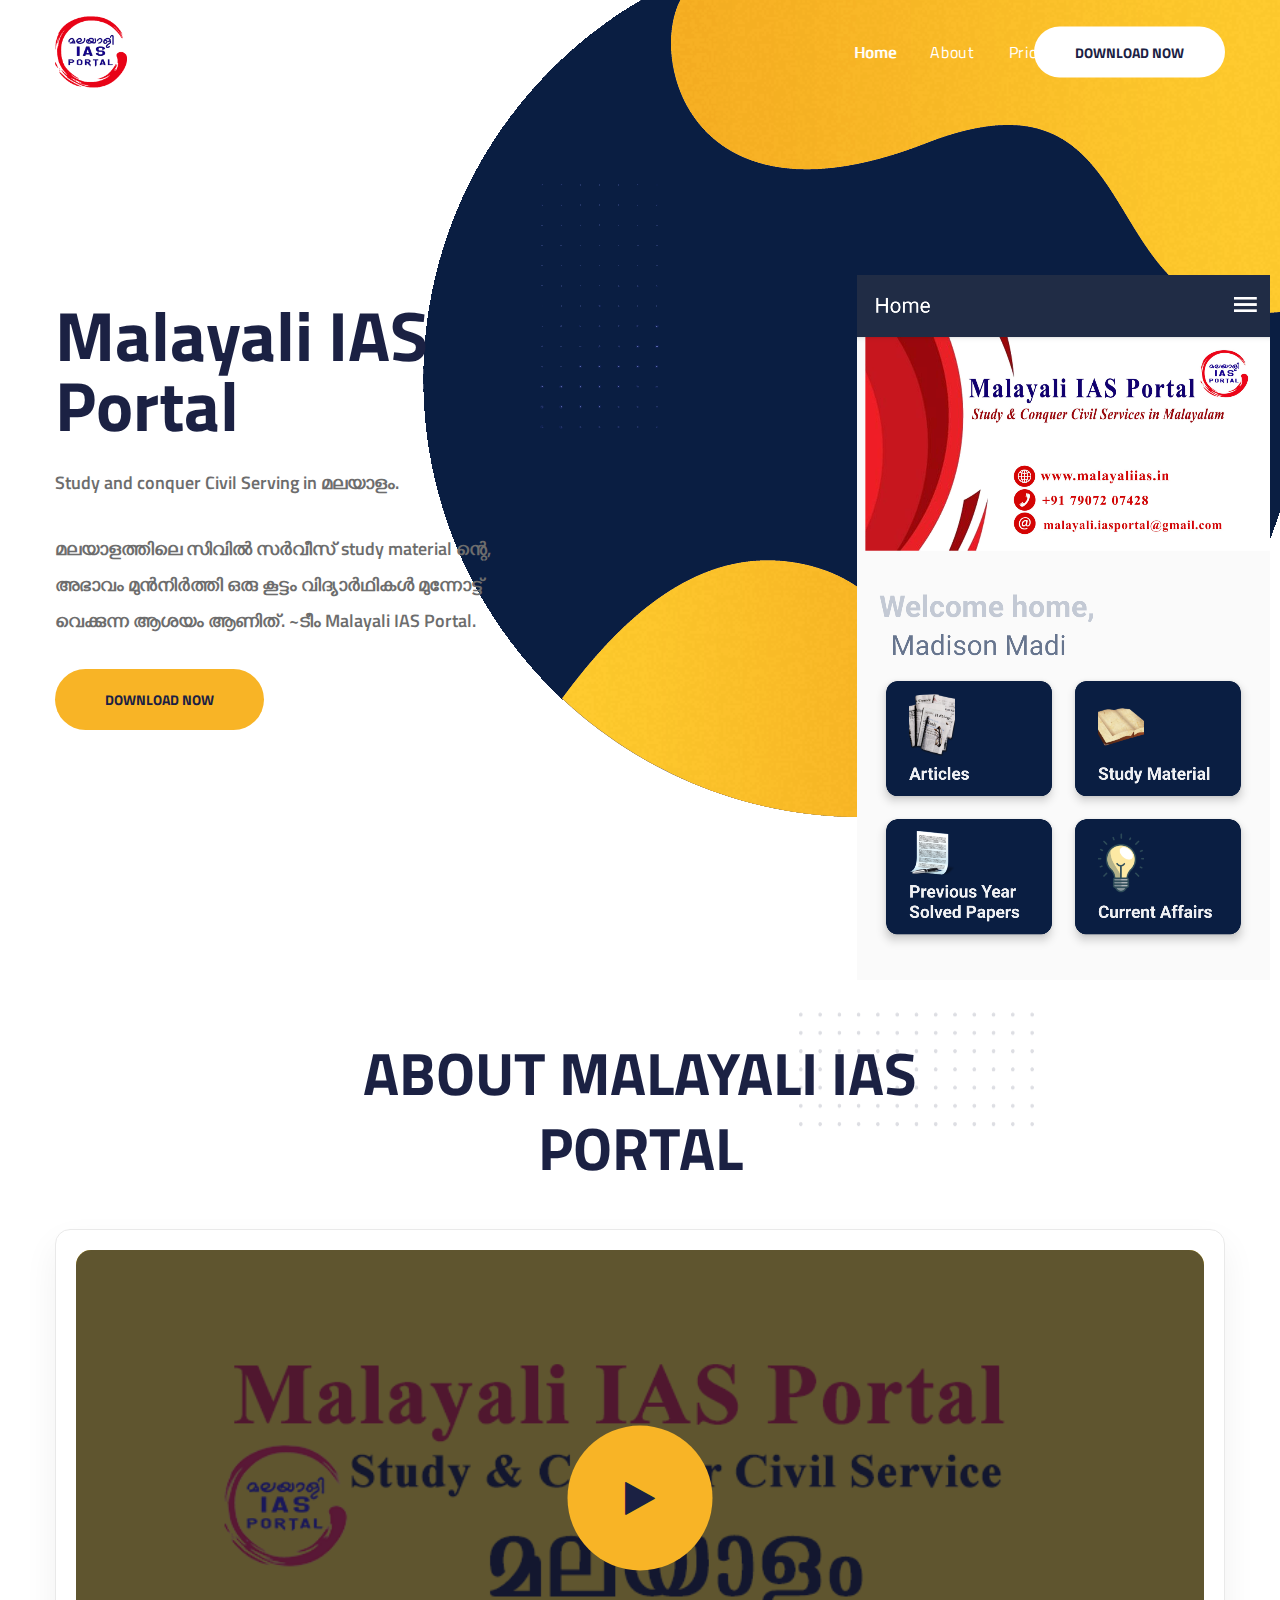
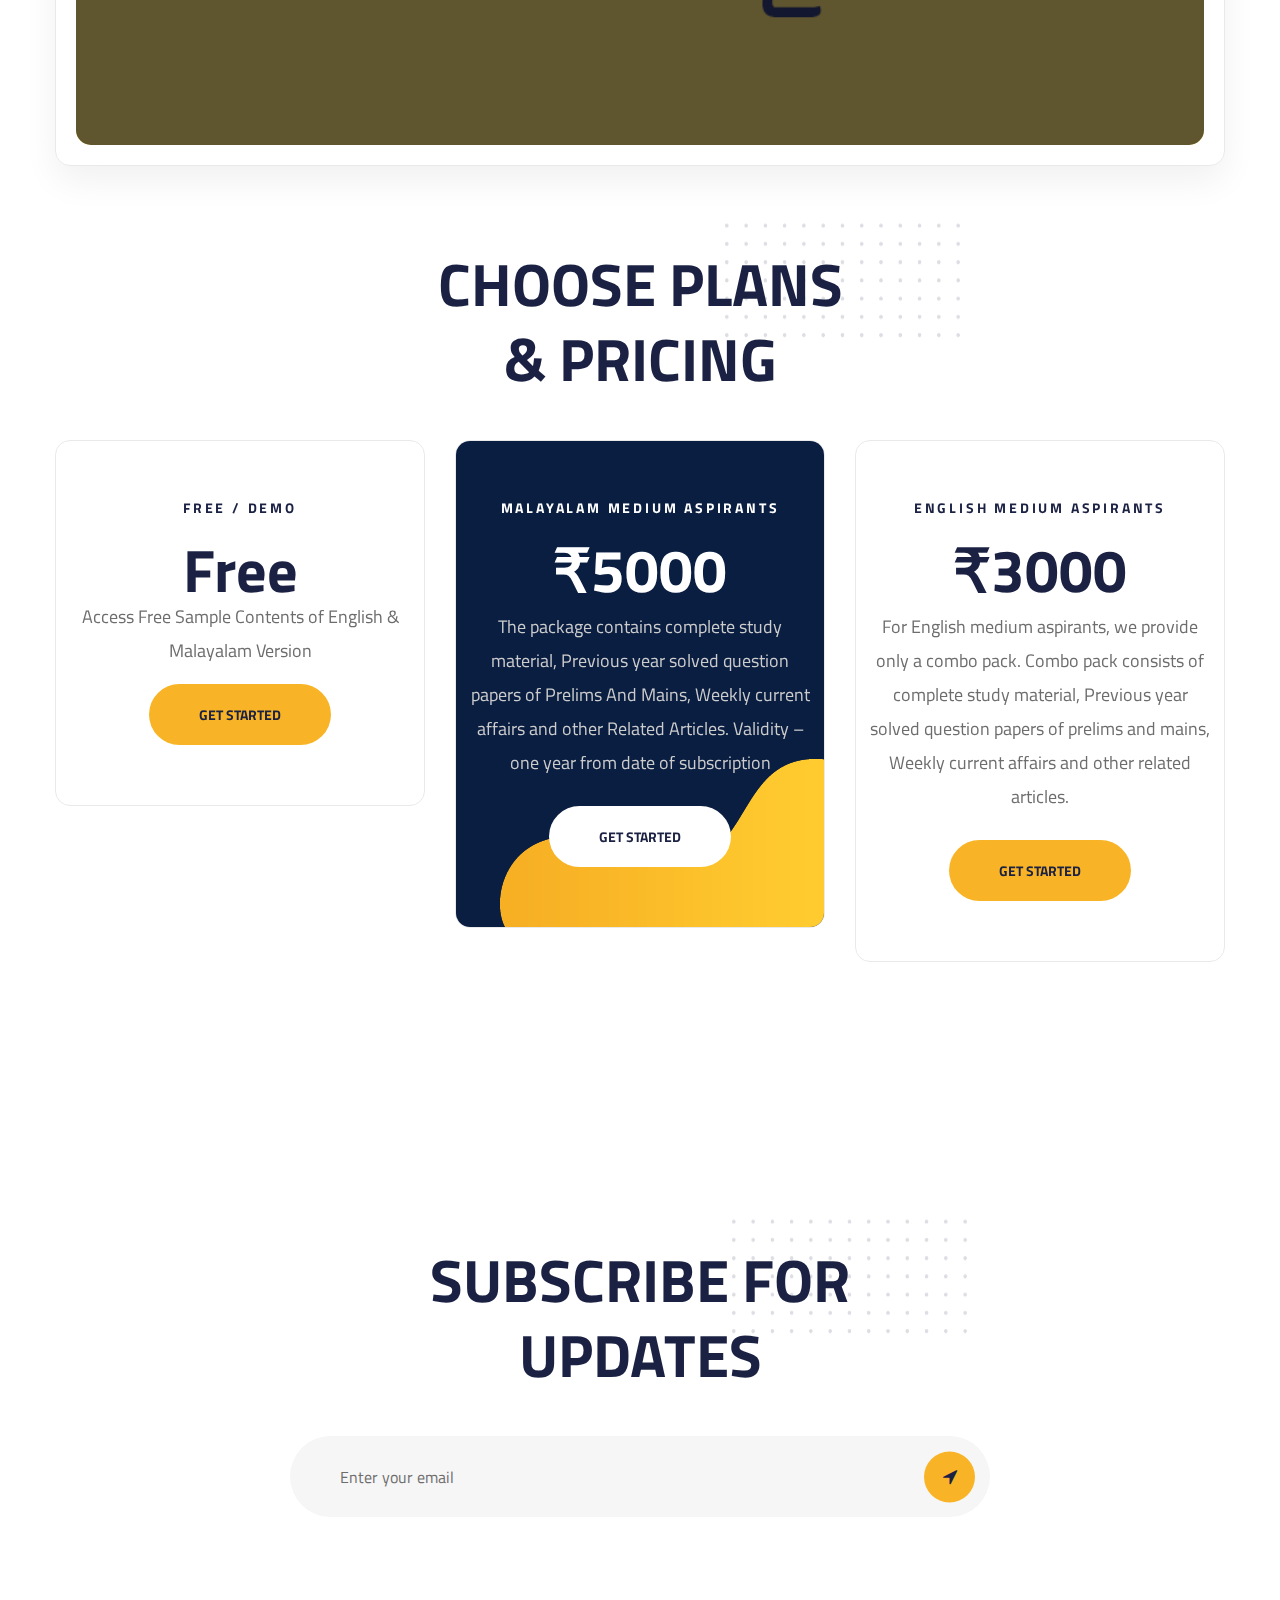
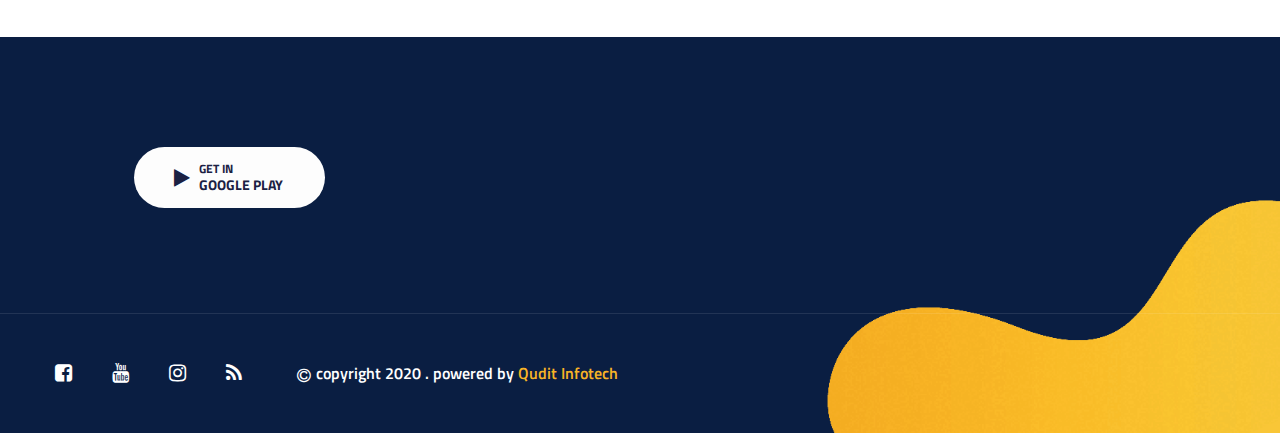
==== commit e992935b: "Website alterted" ====
--- a/index.html
+++ b/index.html
@@ -5,23 +5,9 @@
     <meta charset="UTF-8">
     <meta name="viewport" content="width=device-width, initial-scale=1.0">
     <meta http-equiv="X-UA-Compatible" content="ie=edge">
-    <title>Home Two || Appyng || SEO & Software Landing Page HTML Template</title>
-    <link rel="apple-touch-icon" sizes="57x57" href="images/favicon/apple-icon-57x57.png">
-    <link rel="apple-touch-icon" sizes="60x60" href="images/favicon/apple-icon-60x60.png">
-    <link rel="apple-touch-icon" sizes="72x72" href="images/favicon/apple-icon-72x72.png">
-    <link rel="apple-touch-icon" sizes="76x76" href="images/favicon/apple-icon-76x76.png">
-    <link rel="apple-touch-icon" sizes="114x114" href="images/favicon/apple-icon-114x114.png">
-    <link rel="apple-touch-icon" sizes="120x120" href="images/favicon/apple-icon-120x120.png">
-    <link rel="apple-touch-icon" sizes="144x144" href="images/favicon/apple-icon-144x144.png">
-    <link rel="apple-touch-icon" sizes="152x152" href="images/favicon/apple-icon-152x152.png">
-    <link rel="apple-touch-icon" sizes="180x180" href="images/favicon/apple-icon-180x180.png">
-    <link rel="icon" type="image/png" sizes="192x192" href="images/favicon/android-icon-192x192.png">
-    <link rel="icon" type="image/png" sizes="32x32" href="images/favicon/favicon-32x32.png">
-    <link rel="icon" type="image/png" sizes="96x96" href="images/favicon/favicon-96x96.png">
-    <link rel="icon" type="image/png" sizes="16x16" href="images/favicon/favicon-16x16.png">
+    <title>Home | Malayali IAS Portal</title>
+    <link rel="icon" type="image/png" sizes="16x16" href="images/favicon/favicon.ico">
     <link rel="manifest" href="images/favicon/manifest.json">
-    <meta name="msapplication-TileColor" content="#ffffff">
-    <meta name="msapplication-TileImage" content="/ms-icon-144x144.png">
     <meta name="theme-color" content="#ffffff">
     <link rel="stylesheet" href="css/style.css">
     <link rel="stylesheet" href="css/responsive.css">
@@ -36,7 +22,7 @@
                     <!-- Brand and toggle get grouped for better mobile display -->
                     <div class="logo-box clearfix">
                         <a class="navbar-brand" href="index.html">
-                            <img src="images/logo-main.jpeg" class="main-logo" width="197" alt="Awesome Image" />
+                            <img src="images/logo.png" class="main-logo" width="72" alt="Awesome Image" />
                         </a>
                         <button class="menu-toggler" data-target=".main-navigation">
                             <span class="fa fa-bars"></span>
@@ -47,21 +33,19 @@
                         <ul class=" navigation-box one-page-scroll-menu ">
                             <li class="current scrollToLink">
                                 <a href="#home">Home</a>
-                              <!--   <ul class="sub-menu">
+                                <!--   <ul class="sub-menu">
                                     <li><a href="index.html">Home One</a></li>
                                     <li><a href="index-2.html">Home Two</a></li>
-                                </ul> --><!-- /.sub-menu -->
+                                </ul> -->
+                                <!-- /.sub-menu -->
                             </li>
                             <li class="scrollToLink">
-                                <a href="#services">Features</a>
-                            </li>
-                            <li class="scrollToLink">
-                                <a href="#screens">Screenshot</a>
+                                <a href="#video">About</a>
                             </li>
                             <li class="scrollToLink">
                                 <a href="#pricing">pricing</a>
                             </li>
-                           <!--  <li class="scrollToLink">
+                            <!--  <li class="scrollToLink">
                                 <a href="#blog">Blog</a>
                                 <ul class="sub-menu">
                                     <li><a href="blog.html">Blog Style 01</a></li>
@@ -71,7 +55,8 @@
                         </ul>
                     </div><!-- /.navbar-collapse -->
                     <div class="right-side-box">
-                        <a href="#" class="thm-btn header-one__btn">Download now</a>
+                        <a href="https://play.google.com/store/apps/details?id=com.malayaliiasportal.scholar.app"
+                            class="thm-btn header-one__btn">Download now</a>
                     </div><!-- /.right-side-box -->
                 </div>
                 <!-- /.container -->
@@ -80,143 +65,38 @@
         <section class="banner-two" id="home">
             <div class="container">
                 <div class="banner-two__moc-wrap">
-                    <img src="images/banner-2-1.png" class="banner-two__moc" alt="Awesome Image" />
+                    <img src="images/app_screen_shot_new.png" class="banner-two__moc" alt="Awesome Image" />
                 </div><!-- /.banner-two__moc-wrap -->
                 <div class="row justify-content-start">
                     <div class="col-lg-5">
                         <div class="banner-two__content">
-                            <h3 class="banner-two__title">Awesome app <br> Showcase for <br> Businesses</h3><!-- /.banner-two__title -->
-                            <p class="banner-two__text">Egestas magna ipsum vitae purus effic ipsum cubilia and laoreet pretium ligula rutrum luctus.</p><!-- /.banner-two__text -->
-                            <a href="#" class="banner-two__btn thm-btn">Discover more</a>
+                            <h3 class="banner-two__title">Malayali IAS Portal</h3><!-- /.banner-two__title -->
+                            <p class="banner-two__text">Study and conquer Civil Serving in മലയാളം.</p>
+                            <p class="banner-two__text">മലയാളത്തിലെ സിവിൽ സർവീസ് study material ന്റെ, അഭാവം മുൻനിർത്തി
+                                ഒരു കൂട്ടം വിദ്യാർഥികൾ മുന്നോട്ട് വെക്കുന്ന ആശയം ആണിത്.
+                                ~ടീം Malayali IAS Portal.</p>
+                            <!-- /.banner-two__text -->
+                            <a href="https://play.google.com/store/apps/details?id=com.malayaliiasportal.scholar.app"
+                                class="banner-two__btn thm-btn">Download now</a>
                         </div><!-- /.banner-two__content -->
                     </div><!-- /.col-lg-5 -->
                 </div><!-- /.row justify-content-end -->
             </div><!-- /.container -->
         </section><!-- /.banner-two -->
-       
-        <section class="service-one" id="services">
+
+        <div class="video-one" id="video" style="margin-top:100px">
             <div class="container">
                 <div class="block-title text-center">
-                    <h2 class="block-title__title">Advance App <br> Features</h2><!-- /.block-title__title -->
-                </div><!-- /.block-title -->
-                <div class="row">
-                    <div class="col-lg-4">
-                        <div class="service-one__single">
-                            <div class="service-one__icon">
-                                <i class="appyn-icon-target-1"></i>
-                            </div><!-- /.service-one__icon -->
-                            <h3 class="service-one__title"><a href="#">High Creative<br>App Display</a></h3><!-- /.service-one__title -->
-                            <p class="service-one__text">There are many variations of <br /> passages of lorem ipsum is <br /> simply free text but majority <br> have suffered.</p><!-- /.service-one__text -->
-                        </div><!-- /.service-one__single -->
-                    </div><!-- /.col-lg-4 -->
-                    <div class="col-lg-4">
-                        <div class="service-one__single">
-                            <div class="service-one__icon">
-                                <i class="appyn-icon-businessman"></i>
-                            </div><!-- /.service-one__icon -->
-                            <h3 class="service-one__title"><a href="#">Unique and <br> custom options</a></h3><!-- /.service-one__title -->
-                            <p class="service-one__text">There are many variations of <br /> passages of lorem ipsum is <br /> simply free text but majority <br> have suffered.</p><!-- /.service-one__text -->
-                        </div><!-- /.service-one__single -->
-                    </div><!-- /.col-lg-4 -->
-                    <div class="col-lg-4">
-                        <div class="service-one__single">
-                            <div class="service-one__icon">
-                                <i class="appyn-icon-paper-plane"></i>
-                            </div><!-- /.service-one__icon -->
-                            <h3 class="service-one__title"><a href="#">secure <br> integration</a></h3><!-- /.service-one__title -->
-                            <p class="service-one__text">There are many variations of <br /> passages of lorem ipsum is <br /> simply free text but majority <br> have suffered.</p><!-- /.service-one__text -->
-                        </div><!-- /.service-one__single -->
-                    </div><!-- /.col-lg-4 -->
-                </div><!-- /.row -->
-            </div><!-- /.container -->
-        </section><!-- /.service-one -->
-        <div class="video-one">
-            <div class="container">
-                <div class="block-title text-center">
-                    <h2 class="block-title__title">app integration <br> tutorials</h2><!-- /.block-title__title -->
+                    <h2 class="block-title__title">About Malayali IAS <br> Portal</h2><!-- /.block-title__title -->
                 </div><!-- /.block-title -->
                 <div class="video-one__content">
-                    <img src="images/video-1-1.jpg" alt="Awesome Image" />
-                    <a href="https://www.youtube.com/watch?v=n-D1EB74Ckg" class="video-one__link video-popup"><i class="fa fa-play"></i></a>
+                    <img src="images/video_banner.png" alt="Awesome Image" />
+                    <a href="https://www.youtube.com/watch?v=4JkAkb1t2Ao" class="video-one__link video-popup"><i
+                            class="fa fa-play"></i></a>
                 </div><!-- /.video-one__content -->
             </div><!-- /.container -->
         </div><!-- /.video-one -->
-        <section class="cta-one">
-            <div class="container">
-                <img src="images/cta-moc-1-1.png" class="cta-one__moc" alt="Awesome Image" />
-                <div class="row">
-                    <div class="col-lg-6">
-                        <div class="cta-one__content">
-                            <div class="block-title text-left">
-                                <h2 class="block-title__title">Take a control on <br> your mobile app</h2><!-- /.block-title__title -->
-                            </div><!-- /.block-title -->
-                            <p class="cta-one__text">Duis aute irure dolor in reprehenderit in voluptate velit esse cillum dolore eu fugiat nulla pariatur.</p><!-- /.cta-one__text -->
-                            <ul class="cta-one__list">
-                                <li class="cta-one__list-item"><i class="fa fa-check"></i>Refresing to get such a personal touch. </li><!-- /.cta-one__list-item -->
-                                <li class="cta-one__list-item"><i class="fa fa-check"></i>Duis aute irure dolor in reprehenderit in voluptate.</li><!-- /.cta-one__list-item -->
-                                <li class="cta-one__list-item"><i class="fa fa-check"></i>Velit esse cillum dolore eu fugiat nulla pariatur.</li><!-- /.cta-one__list-item -->
-                            </ul><!-- /.cta-one__list -->
-                            <a href="#" class="cta-one__btn thm-btn">Discover more</a>
-                        </div><!-- /.cta-one__content -->
-                    </div><!-- /.col-lg-6 -->
-                </div><!-- /.row -->
-            </div><!-- /.container -->
-        </section><!-- /.cta-one -->
-        <section class="app-screen-one" id="screens">
-            <div class="container-fluid">
-                <div class="block-title text-center">
-                    <h2 class="block-title__title">appyng <br> screenshot</h2><!-- /.block-title__title -->
-                </div><!-- /.block-title -->
-                <div class="app-screen-one__carousel owl-carousel owl-theme">
-                    <div class="item">
-                        <img src="images/app-screen-1-1.png" alt="Awesome Image" />
-                    </div><!-- /.item -->
-                    <div class="item">
-                        <img src="images/app-screen-1-2.png" alt="Awesome Image" />
-                    </div><!-- /.item -->
-                    <div class="item">
-                        <img src="images/app-screen-1-3.png" alt="Awesome Image" />
-                    </div><!-- /.item -->
-                    <div class="item">
-                        <img src="images/app-screen-1-4.png" alt="Awesome Image" />
-                    </div><!-- /.item -->
-                    <div class="item">
-                        <img src="images/app-screen-1-5.png" alt="Awesome Image" />
-                    </div><!-- /.item -->
-                    <div class="item">
-                        <img src="images/app-screen-1-1.png" alt="Awesome Image" />
-                    </div><!-- /.item -->
-                    <div class="item">
-                        <img src="images/app-screen-1-2.png" alt="Awesome Image" />
-                    </div><!-- /.item -->
-                    <div class="item">
-                        <img src="images/app-screen-1-3.png" alt="Awesome Image" />
-                    </div><!-- /.item -->
-                    <div class="item">
-                        <img src="images/app-screen-1-4.png" alt="Awesome Image" />
-                    </div><!-- /.item -->
-                    <div class="item">
-                        <img src="images/app-screen-1-5.png" alt="Awesome Image" />
-                    </div><!-- /.item -->
-                    <div class="item">
-                        <img src="images/app-screen-1-1.png" alt="Awesome Image" />
-                    </div><!-- /.item -->
-                    <div class="item">
-                        <img src="images/app-screen-1-2.png" alt="Awesome Image" />
-                    </div><!-- /.item -->
-                    <div class="item">
-                        <img src="images/app-screen-1-3.png" alt="Awesome Image" />
-                    </div><!-- /.item -->
-                    <div class="item">
-                        <img src="images/app-screen-1-4.png" alt="Awesome Image" />
-                    </div><!-- /.item -->
-                    <div class="item">
-                        <img src="images/app-screen-1-5.png" alt="Awesome Image" />
-                    </div><!-- /.item -->
-                </div><!-- /.app-screen-one__carousel -->
-            </div><!-- /.container -->
-        </section><!-- /.app-screen-one -->
-        <section class="pricing-one" id="pricing">
+        <section class="pricing-one" id="pricing" style="margin-top:100px">
             <div class="container">
                 <div class="block-title text-center">
                     <h2 class="block-title__title">Choose plans <br> & pricing</h2><!-- /.block-title__title -->
@@ -226,16 +106,13 @@
                         <div class="pricing-one__single">
                             <div class="inner">
                                 <div class="pricing-one__top">
-                                    <p class="pricing-one__name">basic</p><!-- /.pricing-one__name -->
-                                    <h3 class="pricing-one__amount">$10.00</h3><!-- /.pricing-one__amount -->
+                                    <p class="pricing-one__name">Free / Demo</p><!-- /.pricing-one__name -->
+                                    <h3 class="pricing-one__amount">Free</h3><!-- /.pricing-one__amount -->
                                 </div><!-- /.pricing-one__top -->
-                                <ul class="pricing-one__list">
-                                    <li class="pricing-one__list-item">Extra features</li><!-- /.pricing-one__list-item -->
-                                    <li class="pricing-one__list-item">Lifetime free support</li><!-- /.pricing-one__list-item -->
-                                    <li class="pricing-one__list-item">Upgrate options</li><!-- /.pricing-one__list-item -->
-                                    <li class="pricing-one__list-item">Full access</li><!-- /.pricing-one__list-item -->
-                                </ul><!-- /.pricing-one__list -->
-                                <a href="#" class="pricing-one__btn thm-btn">Get started</a>
+                                <p>Access Free Sample Contents of English & Malayalam Version</p>
+                                <!-- /.pricing-one__list -->
+                                <a href="https://play.google.com/store/apps/details?id=com.malayaliiasportal.scholar.app"
+                                    class="pricing-one__btn thm-btn">Get started</a>
                             </div><!-- /.inner -->
                         </div><!-- /.pricing-one__single -->
                     </div><!-- /.col-lg-4 -->
@@ -243,16 +120,16 @@
                         <div class="pricing-one__single popular">
                             <div class="inner">
                                 <div class="pricing-one__top">
-                                    <p class="pricing-one__name">standard</p><!-- /.pricing-one__name -->
-                                    <h3 class="pricing-one__amount">$20.00</h3><!-- /.pricing-one__amount -->
+                                    <p class="pricing-one__name">Malayalam Medium Aspirants</p>
+                                    <!-- /.pricing-one__name -->
+                                    <h3 class="pricing-one__amount">₹5000</h3><!-- /.pricing-one__amount -->
                                 </div><!-- /.pricing-one__top -->
-                                <ul class="pricing-one__list">
-                                    <li class="pricing-one__list-item">Extra features</li><!-- /.pricing-one__list-item -->
-                                    <li class="pricing-one__list-item">Lifetime free support</li><!-- /.pricing-one__list-item -->
-                                    <li class="pricing-one__list-item">Upgrate options</li><!-- /.pricing-one__list-item -->
-                                    <li class="pricing-one__list-item">Full access</li><!-- /.pricing-one__list-item -->
-                                </ul><!-- /.pricing-one__list -->
-                                <a href="#" class="pricing-one__btn thm-btn">Get started</a>
+                                <p style="padding:10px; color:#ccc;">
+                                    The package contains complete study material, Previous year solved question papers
+                                    of Prelims And Mains, Weekly current affairs and other Related Articles. Validity –
+                                    one year from date of subscription
+                                </p>
+                                <a href="https://play.google.com/store/apps/details?id=com.malayaliiasportal.scholar.app" class="pricing-one__btn thm-btn">Get started</a>
                             </div><!-- /.inner -->
                         </div><!-- /.pricing-one__single -->
                     </div><!-- /.col-lg-4 -->
@@ -260,172 +137,27 @@
                         <div class="pricing-one__single">
                             <div class="inner">
                                 <div class="pricing-one__top">
-                                    <p class="pricing-one__name">professional</p><!-- /.pricing-one__name -->
-                                    <h3 class="pricing-one__amount">$30.00</h3><!-- /.pricing-one__amount -->
+                                    <p class="pricing-one__name">English medium aspirants</p><!-- /.pricing-one__name -->
+                                    <h3 class="pricing-one__amount">₹3000</h3><!-- /.pricing-one__amount -->
                                 </div><!-- /.pricing-one__top -->
-                                <ul class="pricing-one__list">
-                                    <li class="pricing-one__list-item">Extra features</li><!-- /.pricing-one__list-item -->
-                                    <li class="pricing-one__list-item">Lifetime free support</li><!-- /.pricing-one__list-item -->
-                                    <li class="pricing-one__list-item">Upgrate options</li><!-- /.pricing-one__list-item -->
-                                    <li class="pricing-one__list-item">Full access</li><!-- /.pricing-one__list-item -->
-                                </ul><!-- /.pricing-one__list -->
-                                <a href="#" class="pricing-one__btn thm-btn">Get started</a>
+                                <p style="padding:10px;">
+                                    For English medium aspirants, we provide only a combo pack. Combo pack consists of
+                                    complete study material, Previous year solved question papers of prelims and mains,
+                                    Weekly current affairs and other related articles.
+                                </p>
+                                <a href="https://play.google.com/store/apps/details?id=com.malayaliiasportal.scholar.app" class="pricing-one__btn thm-btn">Get started</a>
                             </div><!-- /.inner -->
                         </div><!-- /.pricing-one__single -->
                     </div><!-- /.col-lg-4 -->
                 </div><!-- /.row -->
             </div><!-- /.container -->
         </section><!-- /.pricing-one -->
-        <section class="testimonials-one">
-            <img src="images/shapes/testi-shape-1-1.png" class="testimonials-one__background-image" alt="Awesome Image" />
-            <div class="container">
-                <div class="row ">
-                    <div class="col-lg-6">
-                        <div class="testimonials-one__thumb-carousel">
-                            <div class="swiper-wrapper">
-                                <div class="swiper-slide">
-                                    <img src="images/testi-1-1.png" alt="Awesome Image" />
-                                </div><!-- /.swiper-slide -->
-                                <div class="swiper-slide">
-                                    <img src="images/testi-1-2.png" alt="Awesome Image" />
-                                </div><!-- /.swiper-slide -->
-                                <div class="swiper-slide">
-                                    <img src="images/testi-1-3.png" alt="Awesome Image" />
-                                </div><!-- /.swiper-slide -->
-                            </div><!-- /.swiper-wrapper -->
-                        </div><!-- /.testimonials-one__thumb-carousel -->
-                    </div><!-- /.col-lg-6 -->
-                    <div class="col-lg-6 d-flex">
-                        <div class="my-auto">
-                            <div class="block-title text-left">
-                                <h2 class="block-title__title">What users are <br> talking about</h2><!-- /.block-title__title -->
-                            </div><!-- /.block-title -->
-                            <div class="testimonials-one__carousel">
-                                <div class="swiper-wrapper">
-                                    <div class="swiper-slide">
-                                        <div class="testimonials-one__single">
-                                            <p class="testimonials-one__text">This is due to their excellent service, competitive pricing and customer support. It’s throughly refresing to get such a personal touch. Duis aute irure dolor in repre henderit in voluptate velit esse cillum dolore eu fugiat nulla pariatur.</p><!-- /.testimonials-one__text -->
-                                            <h3 class="testimonials-one__title">Joe Kolmer</h3><!-- /.testimonials-one__title -->
-                                            <span class="testimonials-one__designation">App User, United States</span>
-                                        </div><!-- /.testimonials-one__single -->
-                                    </div><!-- /.swiper-slide -->
-                                    <div class="swiper-slide">
-                                        <div class="testimonials-one__single">
-                                            <p class="testimonials-one__text">This is due to their excellent service, competitive pricing and customer support. It’s throughly refresing to get such a personal touch. Duis aute irure dolor in repre henderit in voluptate velit esse cillum dolore eu fugiat nulla pariatur.</p><!-- /.testimonials-one__text -->
-                                            <h3 class="testimonials-one__title">Darrin Martos</h3><!-- /.testimonials-one__title -->
-                                            <span class="testimonials-one__designation">App User, United States</span>
-                                        </div><!-- /.testimonials-one__single -->
-                                    </div><!-- /.swiper-slide -->
-                                    <div class="swiper-slide">
-                                        <div class="testimonials-one__single">
-                                            <p class="testimonials-one__text">This is due to their excellent service, competitive pricing and customer support. It’s throughly refresing to get such a personal touch. Duis aute irure dolor in repre henderit in voluptate velit esse cillum dolore eu fugiat nulla pariatur.</p><!-- /.testimonials-one__text -->
-                                            <h3 class="testimonials-one__title">Tammy Daniely</h3><!-- /.testimonials-one__title -->
-                                            <span class="testimonials-one__designation">App User, United States</span>
-                                        </div><!-- /.testimonials-one__single -->
-                                    </div><!-- /.swiper-slide -->
-                                </div><!-- /.swiper-wrapper -->
-                                <div class="swiper-pagination"></div>
-                            </div><!-- /.testimonials-one__carousel -->
-                        </div><!-- /.my-auto -->
-                    </div><!-- /.col-lg-6 -->
-                </div><!-- /.row -->
-            </div><!-- /.container -->
-        </section><!-- /.testimonials-one -->
-        <section class="funfact-one">
-            <div class="container">
-                <div class="block-title text-center">
-                    <h2 class="block-title__title">Over 2200 happy <br> customers</h2><!-- /.block-title__title -->
-                </div><!-- /.block-title -->
-                <div class="row">
-                    <div class="col-lg-3 col-md-6">
-                        <div class="funfact-one__single">
-                            <div class="inner">
-                                <h3 class="funfact-one__title counter">4789</h3><!-- /.funfact-one__title -->
-                                <p class="funfact-one__text">projects</p><!-- /.funfact-one__text -->
-                            </div><!-- /.inner -->
-                        </div><!-- /.funfact-one__single -->
-                    </div><!-- /.col-lg-3 -->
-                    <div class="col-lg-3 col-md-6 d-flex justify-content-center">
-                        <div class="funfact-one__single">
-                            <div class="inner">
-                                <h3 class="funfact-one__title counter">6400</h3><!-- /.funfact-one__title -->
-                                <p class="funfact-one__text">customers</p><!-- /.funfact-one__text -->
-                            </div><!-- /.inner -->
-                        </div><!-- /.funfact-one__single -->
-                    </div><!-- /.col-lg-3 -->
-                    <div class="col-lg-3 col-md-6 d-flex justify-content-center">
-                        <div class="funfact-one__single">
-                            <div class="inner">
-                                <h3 class="funfact-one__title counter">960</h3><!-- /.funfact-one__title -->
-                                <p class="funfact-one__text">success</p><!-- /.funfact-one__text -->
-                            </div><!-- /.inner -->
-                        </div><!-- /.funfact-one__single -->
-                    </div><!-- /.col-lg-3 -->
-                    <div class="col-lg-3 col-md-6 d-flex justify-content-end">
-                        <div class="funfact-one__single">
-                            <div class="inner">
-                                <h3 class="funfact-one__title counter">448</h3><!-- /.funfact-one__title -->
-                                <p class="funfact-one__text">awards</p><!-- /.funfact-one__text -->
-                            </div><!-- /.inner -->
-                        </div><!-- /.funfact-one__single -->
-                    </div><!-- /.col-lg-3 -->
-                </div><!-- /.row -->
-            </div><!-- /.container -->
-        </section><!-- /.funfact-one -->
-        <section class="blog-one" id="blog">
-            <div class="container">
-                <div class="block-title text-center">
-                    <h2 class="block-title__title">latest news & <br> articles</h2><!-- /.block-title__title -->
-                </div><!-- /.block-title -->
-                <div class="row">
-                    <div class="col-lg-4">
-                        <div class="blog-one__single">
-                            <div class="blog-one__image">
-                                <img src="images/blog-1-1.jpg" alt="Awesome Image" />
-                                <a href="blog-details.html"><i class="appyn-icon-plus-symbol"></i></a>
-                            </div><!-- /.blog-one__image -->
-                            <div class="blog-one__content">
-                                <span class="blog-one__meta">by <a href="#">admin</a> on <a href="#">july 27, 2019</a></span>
-                                <h3 class="blog-one__title"><a href="blog-details.html">Pre and post launch mobile app marketing pitfalls to avoid</a></h3><!-- /.blog-one__title -->
-                                <p class="blog-one__text">There are many variations of passages of available but majority have alteration in some by inject humour or random words.</p><!-- /.blog-one__text -->
-                            </div><!-- /.blog-one__content -->
-                        </div><!-- /.blog-one__single -->
-                    </div><!-- /.col-lg-4 -->
-                    <div class="col-lg-4">
-                        <div class="blog-one__single">
-                            <div class="blog-one__image">
-                                <img src="images/blog-1-2.jpg" alt="Awesome Image" />
-                                <a href="blog-details.html"><i class="appyn-icon-plus-symbol"></i></a>
-                            </div><!-- /.blog-one__image -->
-                            <div class="blog-one__content">
-                                <span class="blog-one__meta">by <a href="#">admin</a> on <a href="#">july 27, 2019</a></span>
-                                <h3 class="blog-one__title"><a href="blog-details.html">Social currency high per- formance keywords or</a></h3><!-- /.blog-one__title -->
-                                <p class="blog-one__text">There are many variations of passages of available but majority have alteration in some by inject humour or random words.</p><!-- /.blog-one__text -->
-                            </div><!-- /.blog-one__content -->
-                        </div><!-- /.blog-one__single -->
-                    </div><!-- /.col-lg-4 -->
-                    <div class="col-lg-4">
-                        <div class="blog-one__single">
-                            <div class="blog-one__image">
-                                <img src="images/blog-1-3.jpg" alt="Awesome Image" />
-                                <a href="blog-details.html"><i class="appyn-icon-plus-symbol"></i></a>
-                            </div><!-- /.blog-one__image -->
-                            <div class="blog-one__content">
-                                <span class="blog-one__meta">by <a href="#">admin</a> on <a href="#">july 27, 2019</a></span>
-                                <h3 class="blog-one__title"><a href="blog-details.html">Prioritize these line items quarterly sales are at</a></h3><!-- /.blog-one__title -->
-                                <p class="blog-one__text">There are many variations of passages of available but majority have alteration in some by inject humour or random words.</p><!-- /.blog-one__text -->
-                            </div><!-- /.blog-one__content -->
-                        </div><!-- /.blog-one__single -->
-                    </div><!-- /.col-lg-4 -->
-                </div><!-- /.row -->
-            </div><!-- /.container -->
-        </section><!-- /.blog-one -->
         <section class="subscribe-one">
             <div class="container">
                 <div class="block-title text-center">
                     <h2 class="block-title__title">Subscribe for <br> updates</h2><!-- /.block-title__title -->
                 </div><!-- /.block-title -->
-                <form action="inc/mailchimp/subscribe.php" class="subscribe-one__form">
+                <form action="#" class="subscribe-one__form">
                     <input type="text" name="email" placeholder="Enter your email">
                     <button type="submit" class="subscribe-one__btn"><i class="fa fa-location-arrow"></i></button>
                 </form><!-- /.subscribe-one__form -->
@@ -435,41 +167,13 @@
             <div class="site-footer__upper">
                 <div class="container">
                     <div class="row">
-                        <div class="col-lg-5">
-                            <div class="footer-widget">
-                                <a href="index.html" class="footer-widget__logo"><img src="images/logo-1-1.png" width="132" alt="Awesome Image" /></a>
-                                <p class="footer-widget__text">Lorem ipsum velna vitae auctor a congue magna tempor sapien eget gravida done.</p><!-- /.footer-widget__text -->
-                            </div><!-- /.footer-widget -->
-                        </div><!-- /.col-lg-5 -->
-                        <div class="col-lg-4">
-                            <div class="footer-widget">
-                                <ul class="footer-widget__links">
-                                    <li class="footer-widget__links-item"><a href="#">About</a></li>
-                                    <li class="footer-widget__links-item"><a href="#">Our Team</a></li>
-                                    <li class="footer-widget__links-item"><a href="#">Features</a></li>
-                                    <li class="footer-widget__links-item"><a href="#">Blog</a></li>
-                                    <li class="footer-widget__links-item"><a href="#">How It Works</a></li>
-                                </ul><!-- /.footer-widget__links -->
-                                <ul class="footer-widget__links">
-                                    <li class="footer-widget__links-item"><a href="#">Speed Optimization</a></li>
-                                    <li class="footer-widget__links-item"><a href="#">Marketing Analysis</a></li>
-                                    <li class="footer-widget__links-item"><a href="#">SEO and Backlinks</a></li>
-                                    <li class="footer-widget__links-item"><a href="#">Content Marketing</a></li>
-                                </ul><!-- /.footer-widget__links -->
-                            </div><!-- /.footer-widget -->
-                        </div><!-- /.col-lg-4 -->
                         <div class="col-lg-3">
                             <div class="footer-widget">
-                                <a href="#" class="footer-widget__btn">
+                                <a href="https://play.google.com/store/apps/details?id=com.malayaliiasportal.scholar.app"
+                                    class="footer-widget__btn">
                                     <i class="fa fa-play"></i>
                                     <span class="footer-widget__btn-text">
                                         Get in <span class="footer-widget__btn-text-highlight">Google Play</span>
-                                    </span>
-                                </a>
-                                <a href="#" class="footer-widget__btn">
-                                    <i class="fa fa-play"></i>
-                                    <span class="footer-widget__btn-text">
-                                        Get in <span class="footer-widget__btn-text-highlight">play store</span>
                                     </span>
                                 </a>
                             </div><!-- /.footer-widget -->
@@ -480,12 +184,13 @@
             <div class="site-footer__bottom">
                 <div class="container">
                     <div class="site-footer__social">
-                        <a href="#"><i class="fa fa-facebook-square"></i></a>
-                        <a href="#"><i class="fa fa-twitter"></i></a>
-                        <a href="#"><i class="fa fa-instagram"></i></a>
-                        <a href="#"><i class="fa fa-pinterest-p"></i></a>
+                        <a target="_blank" href="https://www.facebook.com/malayali.ias"><i class="fa fa-facebook-square"></i></a>
+                        <a target="_blank" href="https://www.youtube.com/c/MalayaliIASPortal"><i class="fa fa-youtube"></i></a>
+                        <a target="_blank" href="https://www.instagram.com/malayali_ias_portal/"><i class="fa fa-instagram"></i></a>
+                        <a target="_blank" href="https://malayaliias.blogspot.com/"><i class="fa fa-rss"></i></a>
                     </div><!-- /.site-footer__social -->
-                    <p class="site-footer__copy-text"><i class="fa fa-copyright"></i>copyright 2019 by <a href="#">Layerdrops.com</a></p><!-- /.site-footer__copy-text -->
+                    <p class="site-footer__copy-text"><i class="fa fa-copyright"></i>copyright 2020 . powered by <a target="_blank"
+                            href="http://www.quditinfotech.com/">Qudit Infotech</a></p><!-- /.site-footer__copy-text -->
                 </div><!-- /.container -->
             </div><!-- /.site-footer__bottom -->
         </footer><!-- /.site-footer -->
--- a/css/style.css
+++ b/css/style.css
@@ -195,7 +195,7 @@
   height: 100%;
   z-index: 9999;
   background-color: #fff;
-  background-image: url(../images/preloader.gif);
+  background-image: url(../images/logo.png);
   background-repeat: no-repeat;
   background-position: center center;
 }
@@ -204,7 +204,7 @@
   display: inline-block;
   width: 45px;
   height: 45px;
-  background: #2f4099;
+  background: #0a1e42;
   position: fixed;
   bottom: 40px;
   right: 40px;
@@ -1133,7 +1133,7 @@
   transition: -webkit-transform .4s ease;
   transition: transform .4s ease;
   transition: transform .4s ease, -webkit-transform .4s ease;
-  background-color: #2f4099;
+  background-color: #0a1e42;
 }
 .pricing-one__single:after {
   content: '';
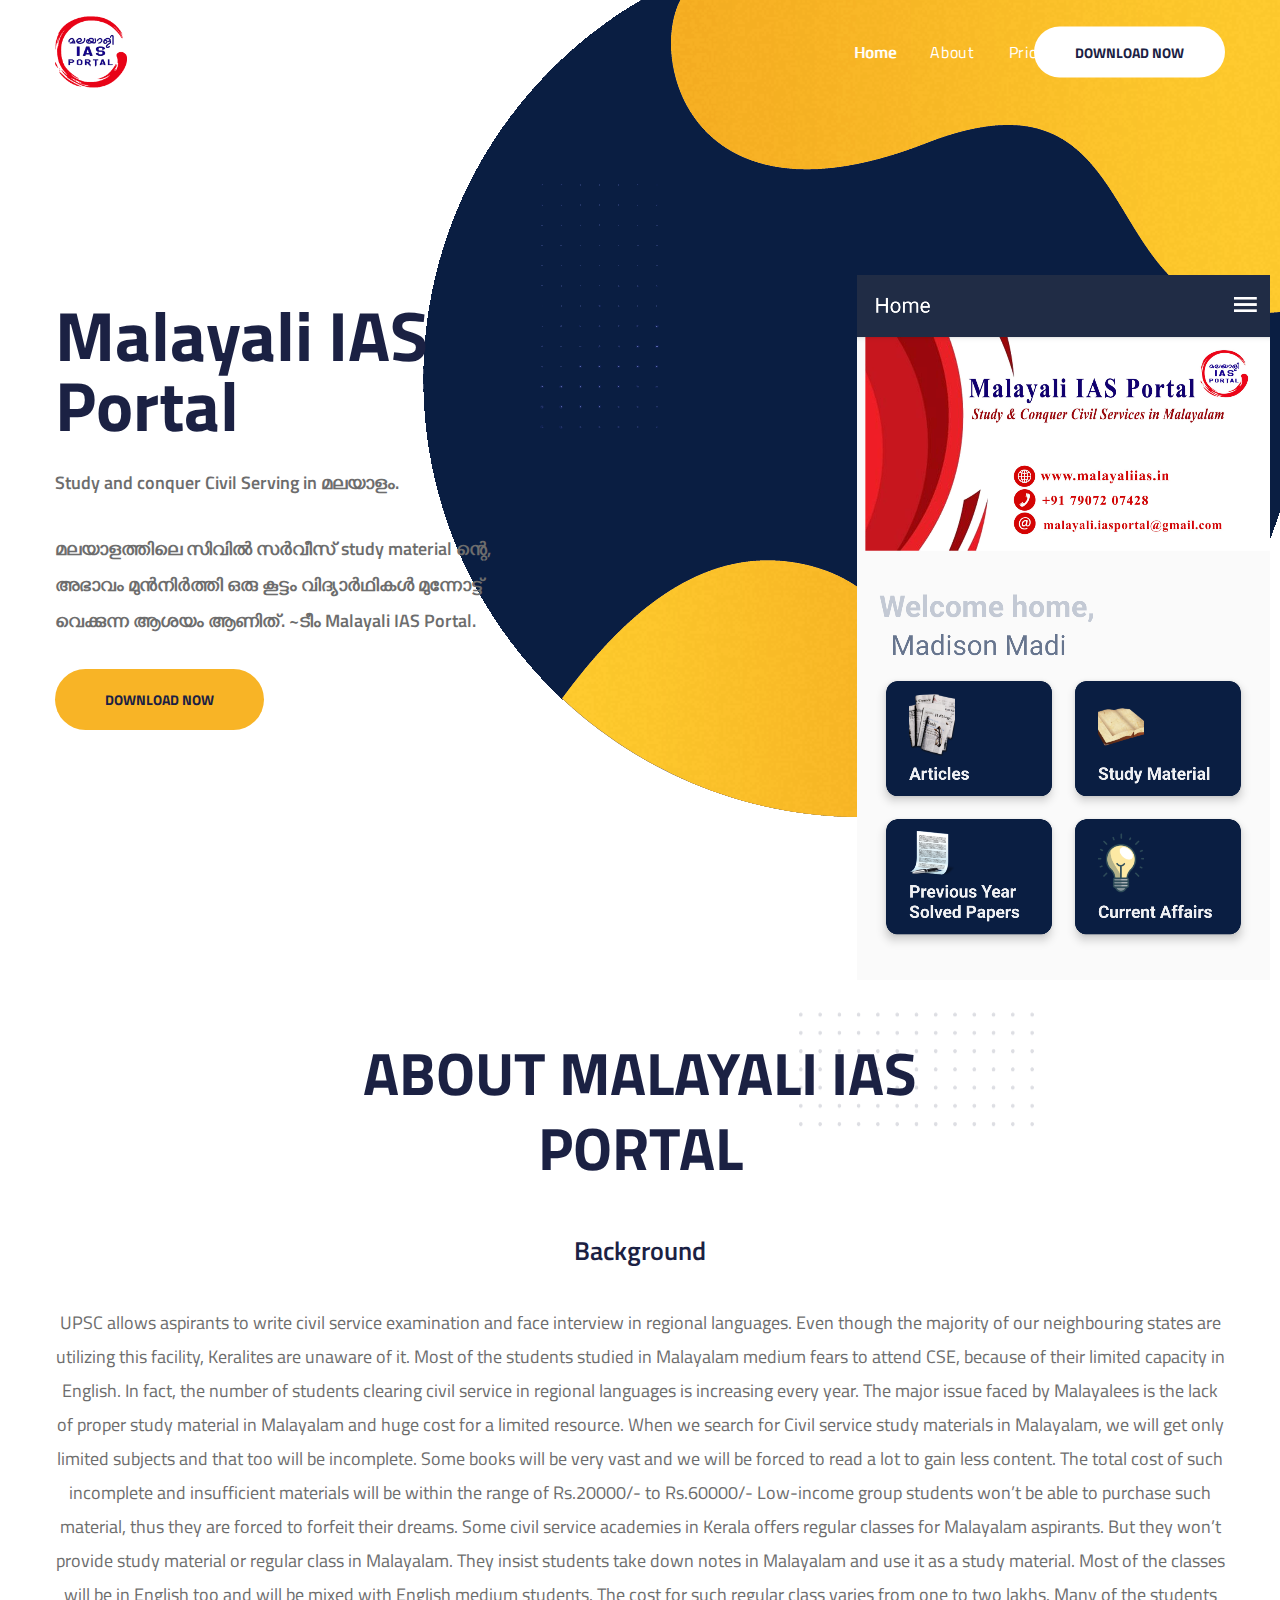
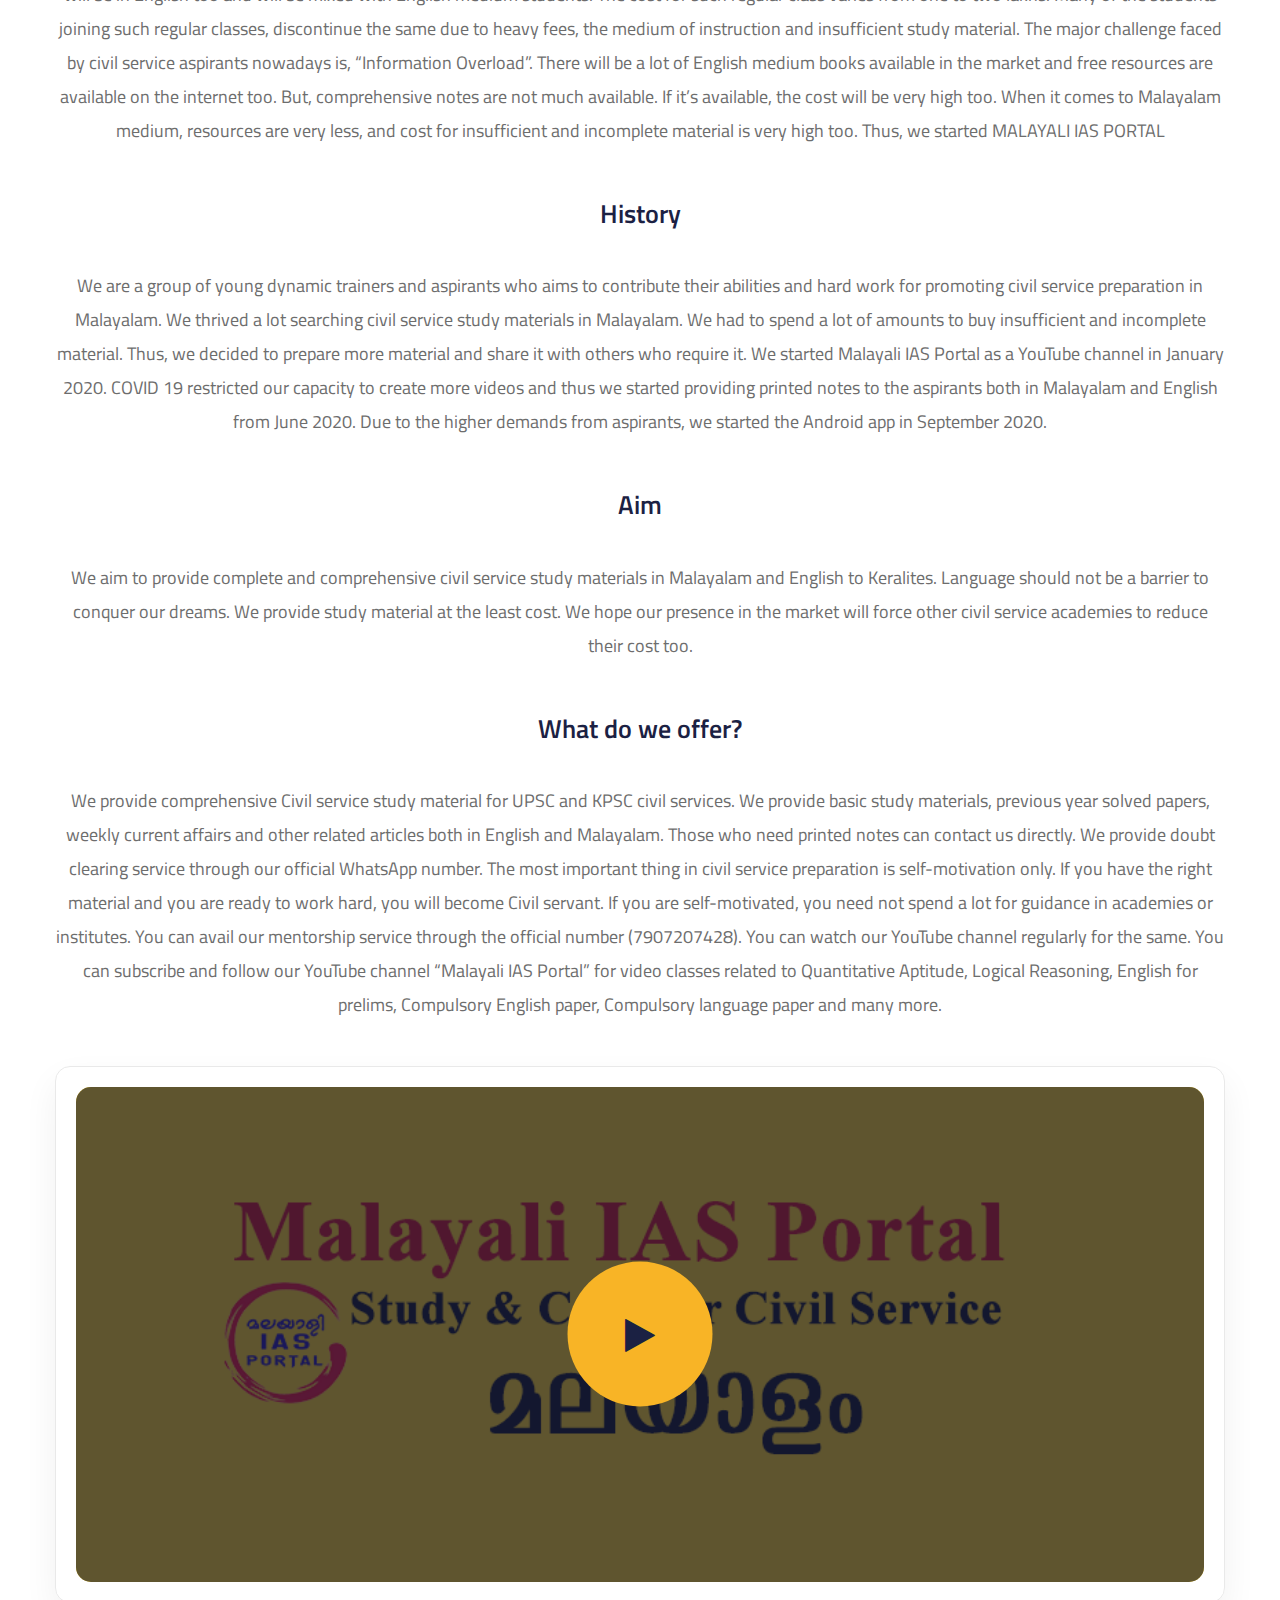
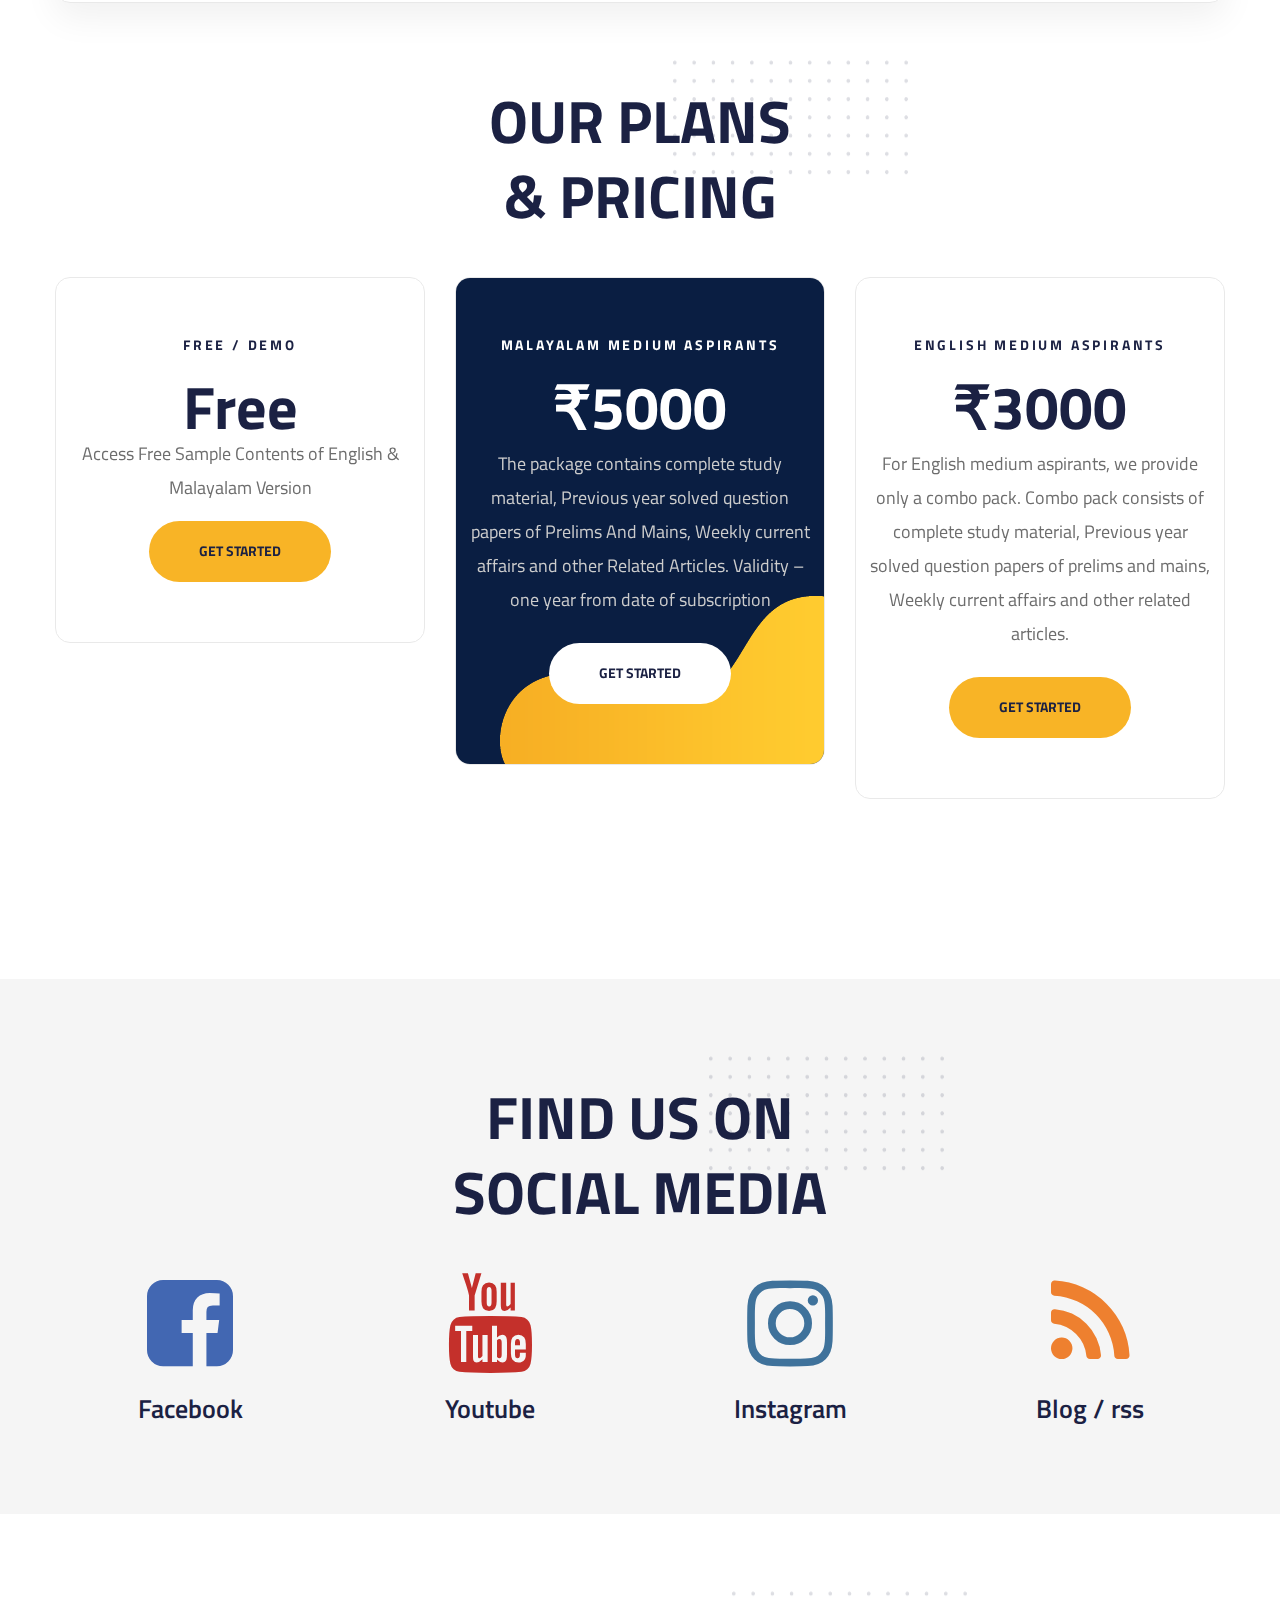
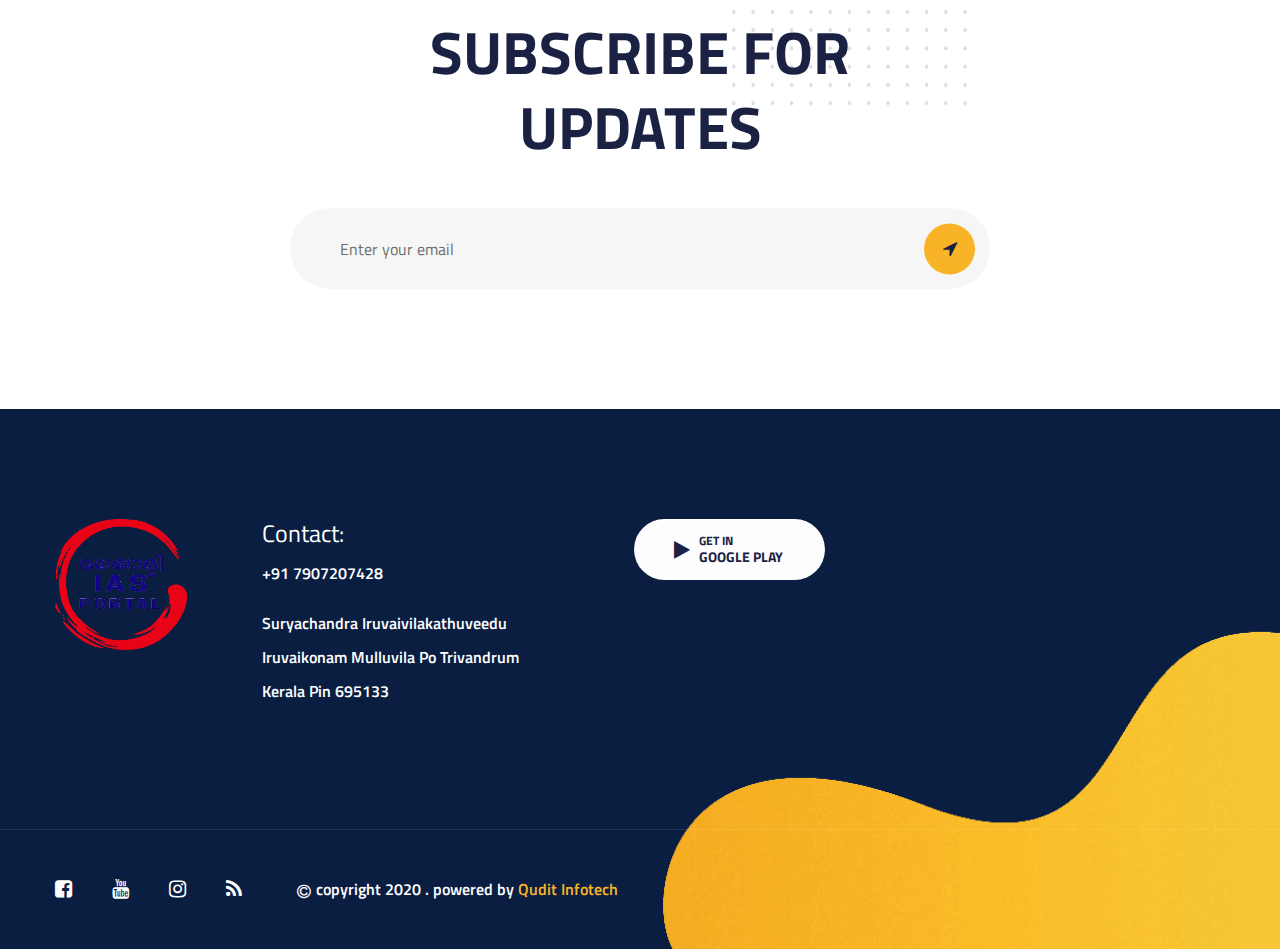
==== commit 5e9c6a62: "Website updated with new video link and about" ====
--- a/index.html
+++ b/index.html
@@ -69,7 +69,7 @@
                 </div><!-- /.banner-two__moc-wrap -->
                 <div class="row justify-content-start">
                     <div class="col-lg-5">
-                        <div class="banner-two__content">
+                        <div class="banner-two__content" style="flex-direction: column;">
                             <h3 class="banner-two__title">Malayali IAS Portal</h3><!-- /.banner-two__title -->
                             <p class="banner-two__text">Study and conquer Civil Serving in മലയാളം.</p>
                             <p class="banner-two__text">മലയാളത്തിലെ സിവിൽ സർവീസ് study material ന്റെ, അഭാവം മുൻനിർത്തി
@@ -88,10 +88,73 @@
             <div class="container">
                 <div class="block-title text-center">
                     <h2 class="block-title__title">About Malayali IAS <br> Portal</h2><!-- /.block-title__title -->
+
+                    <h3 class="blog-details__title" style="margin-top:50px;">Background</h3>
+
+                    <p class="blog-details__text">UPSC allows aspirants to write civil service examination and face
+                        interview in regional languages. Even though the majority of our neighbouring states are
+                        utilizing this facility, Keralites are unaware of it. Most of the students studied in Malayalam
+                        medium fears to attend CSE, because of their limited capacity in English. In fact, the number of
+                        students clearing civil service in regional languages is increasing every year.
+                        The major issue faced by Malayalees is the lack of proper study material in Malayalam and huge
+                        cost for a limited resource. When we search for Civil service study materials in Malayalam, we
+                        will get only limited subjects and that too will be incomplete. Some books will be very vast and
+                        we will be forced to read a lot to gain less content. The total cost of such incomplete and
+                        insufficient materials will be within the range of Rs.20000/- to Rs.60000/- Low-income group
+                        students won’t be able to purchase such material, thus they are forced to forfeit their dreams.
+                        Some civil service academies in Kerala offers regular classes for Malayalam aspirants. But they
+                        won’t provide study material or regular class in Malayalam. They insist students take down notes
+                        in Malayalam and use it as a study material. Most of the classes will be in English too and will
+                        be mixed with English medium students. The cost for such regular class varies from one to two
+                        lakhs. Many of the students joining such regular classes, discontinue the same due to heavy
+                        fees, the medium of instruction and insufficient study material.
+                        The major challenge faced by civil service aspirants nowadays is, “Information Overload”. There
+                        will be a lot of English medium books available in the market and free resources are available
+                        on the internet too. But, comprehensive notes are not much available. If it’s available, the
+                        cost will be very high too. When it comes to Malayalam medium, resources are very less, and cost
+                        for insufficient and incomplete material is very high too.
+                        Thus, we started MALAYALI IAS PORTAL</p>
+
+                    <h3 class="blog-details__title" style="margin-top:50px;">History</h3>
+
+                    <p class="blog-details__text">We are a group of young dynamic trainers and aspirants who aims to
+                        contribute their abilities and hard work for promoting civil service preparation in Malayalam.
+                        We thrived a lot searching civil service study materials in Malayalam. We had to spend a lot of
+                        amounts to buy insufficient and incomplete material. Thus, we decided to prepare more material
+                        and share it with others who require it.
+                        We started Malayali IAS Portal as a YouTube channel in January 2020. COVID 19 restricted our
+                        capacity to create more videos and thus we started providing printed notes to the aspirants both
+                        in Malayalam and English from June 2020. Due to the higher demands from aspirants, we started
+                        the Android app in September 2020.</p>
+
+                    <h3 class="blog-details__title" style="margin-top:50px;">Aim</h3>
+
+                    <p class="blog-details__text">We aim to provide complete and comprehensive civil service study
+                        materials in Malayalam and English to Keralites. Language should not be a barrier to conquer our
+                        dreams. We provide study material at the least cost. We hope our presence in the market will
+                        force other civil service academies to reduce their cost too. </p>
+
+                    <h3 class="blog-details__title" style="margin-top:50px;">What do we offer?</h3>
+
+                    <p class="blog-details__text">We provide comprehensive Civil service study material for UPSC and
+                        KPSC civil services. We provide basic study materials, previous year solved papers, weekly
+                        current affairs and other related articles both in English and Malayalam. Those who need printed
+                        notes can contact us directly. We provide doubt clearing service through our official WhatsApp
+                        number.
+                        The most important thing in civil service preparation is self-motivation only. If you have the
+                        right material and you are ready to work hard, you will become Civil servant. If you are
+                        self-motivated, you need not spend a lot for guidance in academies or institutes. You can avail
+                        our mentorship service through the official number (7907207428). You can watch our YouTube
+                        channel regularly for the same.
+                        You can subscribe and follow our YouTube channel “Malayali IAS Portal” for video classes related
+                        to Quantitative Aptitude, Logical Reasoning, English for prelims, Compulsory English paper,
+                        Compulsory language paper and many more. </p>
+
+
                 </div><!-- /.block-title -->
                 <div class="video-one__content">
                     <img src="images/video_banner.png" alt="Awesome Image" />
-                    <a href="https://www.youtube.com/watch?v=4JkAkb1t2Ao" class="video-one__link video-popup"><i
+                    <a href="https://www.youtube.com/watch?v=Ni4-xBlim5Y" class="video-one__link video-popup"><i
                             class="fa fa-play"></i></a>
                 </div><!-- /.video-one__content -->
             </div><!-- /.container -->
@@ -99,7 +162,7 @@
         <section class="pricing-one" id="pricing" style="margin-top:100px">
             <div class="container">
                 <div class="block-title text-center">
-                    <h2 class="block-title__title">Choose plans <br> & pricing</h2><!-- /.block-title__title -->
+                    <h2 class="block-title__title">Our plans <br> & pricing</h2><!-- /.block-title__title -->
                 </div><!-- /.block-title -->
                 <div class="row">
                     <div class="col-lg-4">
@@ -129,7 +192,8 @@
                                     of Prelims And Mains, Weekly current affairs and other Related Articles. Validity –
                                     one year from date of subscription
                                 </p>
-                                <a href="https://play.google.com/store/apps/details?id=com.malayaliiasportal.scholar.app" class="pricing-one__btn thm-btn">Get started</a>
+                                <a href="https://play.google.com/store/apps/details?id=com.malayaliiasportal.scholar.app"
+                                    class="pricing-one__btn thm-btn">Get started</a>
                             </div><!-- /.inner -->
                         </div><!-- /.pricing-one__single -->
                     </div><!-- /.col-lg-4 -->
@@ -137,7 +201,8 @@
                         <div class="pricing-one__single">
                             <div class="inner">
                                 <div class="pricing-one__top">
-                                    <p class="pricing-one__name">English medium aspirants</p><!-- /.pricing-one__name -->
+                                    <p class="pricing-one__name">English medium aspirants</p>
+                                    <!-- /.pricing-one__name -->
                                     <h3 class="pricing-one__amount">₹3000</h3><!-- /.pricing-one__amount -->
                                 </div><!-- /.pricing-one__top -->
                                 <p style="padding:10px;">
@@ -145,13 +210,80 @@
                                     complete study material, Previous year solved question papers of prelims and mains,
                                     Weekly current affairs and other related articles.
                                 </p>
-                                <a href="https://play.google.com/store/apps/details?id=com.malayaliiasportal.scholar.app" class="pricing-one__btn thm-btn">Get started</a>
+                                <a href="https://play.google.com/store/apps/details?id=com.malayaliiasportal.scholar.app"
+                                    class="pricing-one__btn thm-btn">Get started</a>
                             </div><!-- /.inner -->
                         </div><!-- /.pricing-one__single -->
                     </div><!-- /.col-lg-4 -->
                 </div><!-- /.row -->
             </div><!-- /.container -->
         </section><!-- /.pricing-one -->
+
+
+        <section class="blog-one" id="blog">
+            <div class="container">
+                <div class="block-title text-center">
+                    <h2 class="block-title__title">Find us on <br> social media</h2><!-- /.block-title__title -->
+                </div><!-- /.block-title -->
+                <div class="row">
+
+                    <div class="col-lg-3">
+                        <a target="_blank" href="https://www.facebook.com/malayali.ias">
+                            <div class="blog-ones__single">
+                                <div class="blog-one__image" style="text-align:center;">
+                                    <i style="font-size: 100px; color:#4267B2; " class="fa fa-facebook-square"></i>
+                                </div><!-- /.blog-one__image -->
+                                <div style="text-align:center;" class="blog-one__content">
+                                    <h3 class="blog-one__title">Facebook</h3><!-- /.blog-one__title -->
+                                </div><!-- /.blog-one__content -->
+                            </div><!-- /.blog-one__single -->
+                        </a>
+                    </div>
+
+                    <div class="col-lg-3">
+                        <a target="_blank" href="https://www.youtube.com/c/MalayaliIASPortal">
+                            <div class="blog-ones__single">
+                                <div class="blog-one__image" style="text-align:center;">
+                                    <i style="font-size: 100px; color:#c4302b; " class="fa fa-youtube"></i>
+                                </div><!-- /.blog-one__image -->
+                                <div style="text-align:center;" class="blog-one__content">
+                                    <h3 class="blog-one__title">Youtube</h3><!-- /.blog-one__title -->
+                                </div><!-- /.blog-one__content -->
+                            </div><!-- /.blog-one__single -->
+                        </a>
+                    </div>
+
+                    <div class="col-lg-3">
+                        <a target="_blank" href="https://www.instagram.com/malayali_ias_portal/">
+                            <div class="blog-ones__single">
+                                <div class="blog-one__image" style="text-align:center;">
+                                    <i style="font-size: 100px; color:#3f729b; " class="fa fa-instagram"></i>
+                                </div><!-- /.blog-one__image -->
+                                <div style="text-align:center;" class="blog-one__content">
+                                    <h3 class="blog-one__title">Instagram</h3><!-- /.blog-one__title -->
+                                </div><!-- /.blog-one__content -->
+                            </div><!-- /.blog-one__single -->
+                        </a>
+                    </div>
+
+                    <div class="col-lg-3">
+                        <a target="_blank" href="https://malayaliias.blogspot.com/">
+                            <div class="blog-ones__single">
+                                <div class="blog-one__image" style="text-align:center;">
+                                    <i style="font-size: 100px; color:#ee802f; " class="fa fa-rss"></i>
+                                </div><!-- /.blog-one__image -->
+                                <div style="text-align:center;" class="blog-one__content">
+                                    <h3 class="blog-one__title">Blog / rss</h3><!-- /.blog-one__title -->
+                                </div><!-- /.blog-one__content -->
+                            </div><!-- /.blog-one__single -->
+                        </a>
+                    </div>
+
+
+                </div><!-- /.row -->
+            </div><!-- /.container -->
+        </section>
+
         <section class="subscribe-one">
             <div class="container">
                 <div class="block-title text-center">
@@ -167,6 +299,16 @@
             <div class="site-footer__upper">
                 <div class="container">
                     <div class="row">
+                        <div class="col-lg-5">
+                            <div class="footer-widget">
+                                <a href="/" class="footer-widget__logo"><img src="images/logo.png" width="132" alt="Awesome Image"></a>
+                                <div style="display:flex; flex-direction:column;" >
+                                <h4 style="margin-left: 75px; color:#fff" >Contact:</h4>
+                                <p class="footer-widget__text">+91 7907207428</p>
+                                <p class="footer-widget__text">Suryachandra Iruvaivilakathuveedu Iruvaikonam Mulluvila Po Trivandrum Kerala Pin 695133</p><!-- /.footer-widget__text -->
+                                </div>
+                            </div><!-- /.footer-widget -->
+                        </div>
                         <div class="col-lg-3">
                             <div class="footer-widget">
                                 <a href="https://play.google.com/store/apps/details?id=com.malayaliiasportal.scholar.app"
@@ -184,13 +326,17 @@
             <div class="site-footer__bottom">
                 <div class="container">
                     <div class="site-footer__social">
-                        <a target="_blank" href="https://www.facebook.com/malayali.ias"><i class="fa fa-facebook-square"></i></a>
-                        <a target="_blank" href="https://www.youtube.com/c/MalayaliIASPortal"><i class="fa fa-youtube"></i></a>
-                        <a target="_blank" href="https://www.instagram.com/malayali_ias_portal/"><i class="fa fa-instagram"></i></a>
+                        <a target="_blank" href="https://www.facebook.com/malayali.ias"><i
+                                class="fa fa-facebook-square"></i></a>
+                        <a target="_blank" href="https://www.youtube.com/c/MalayaliIASPortal"><i
+                                class="fa fa-youtube"></i></a>
+                        <a target="_blank" href="https://www.instagram.com/malayali_ias_portal/"><i
+                                class="fa fa-instagram"></i></a>
                         <a target="_blank" href="https://malayaliias.blogspot.com/"><i class="fa fa-rss"></i></a>
                     </div><!-- /.site-footer__social -->
-                    <p class="site-footer__copy-text"><i class="fa fa-copyright"></i>copyright 2020 . powered by <a target="_blank"
-                            href="http://www.quditinfotech.com/">Qudit Infotech</a></p><!-- /.site-footer__copy-text -->
+                    <p class="site-footer__copy-text"><i class="fa fa-copyright"></i>copyright 2020 . powered by <a
+                            target="_blank" href="http://www.quditinfotech.com/">Qudit Infotech</a></p>
+                    <!-- /.site-footer__copy-text -->
                 </div><!-- /.container -->
             </div><!-- /.site-footer__bottom -->
         </footer><!-- /.site-footer -->
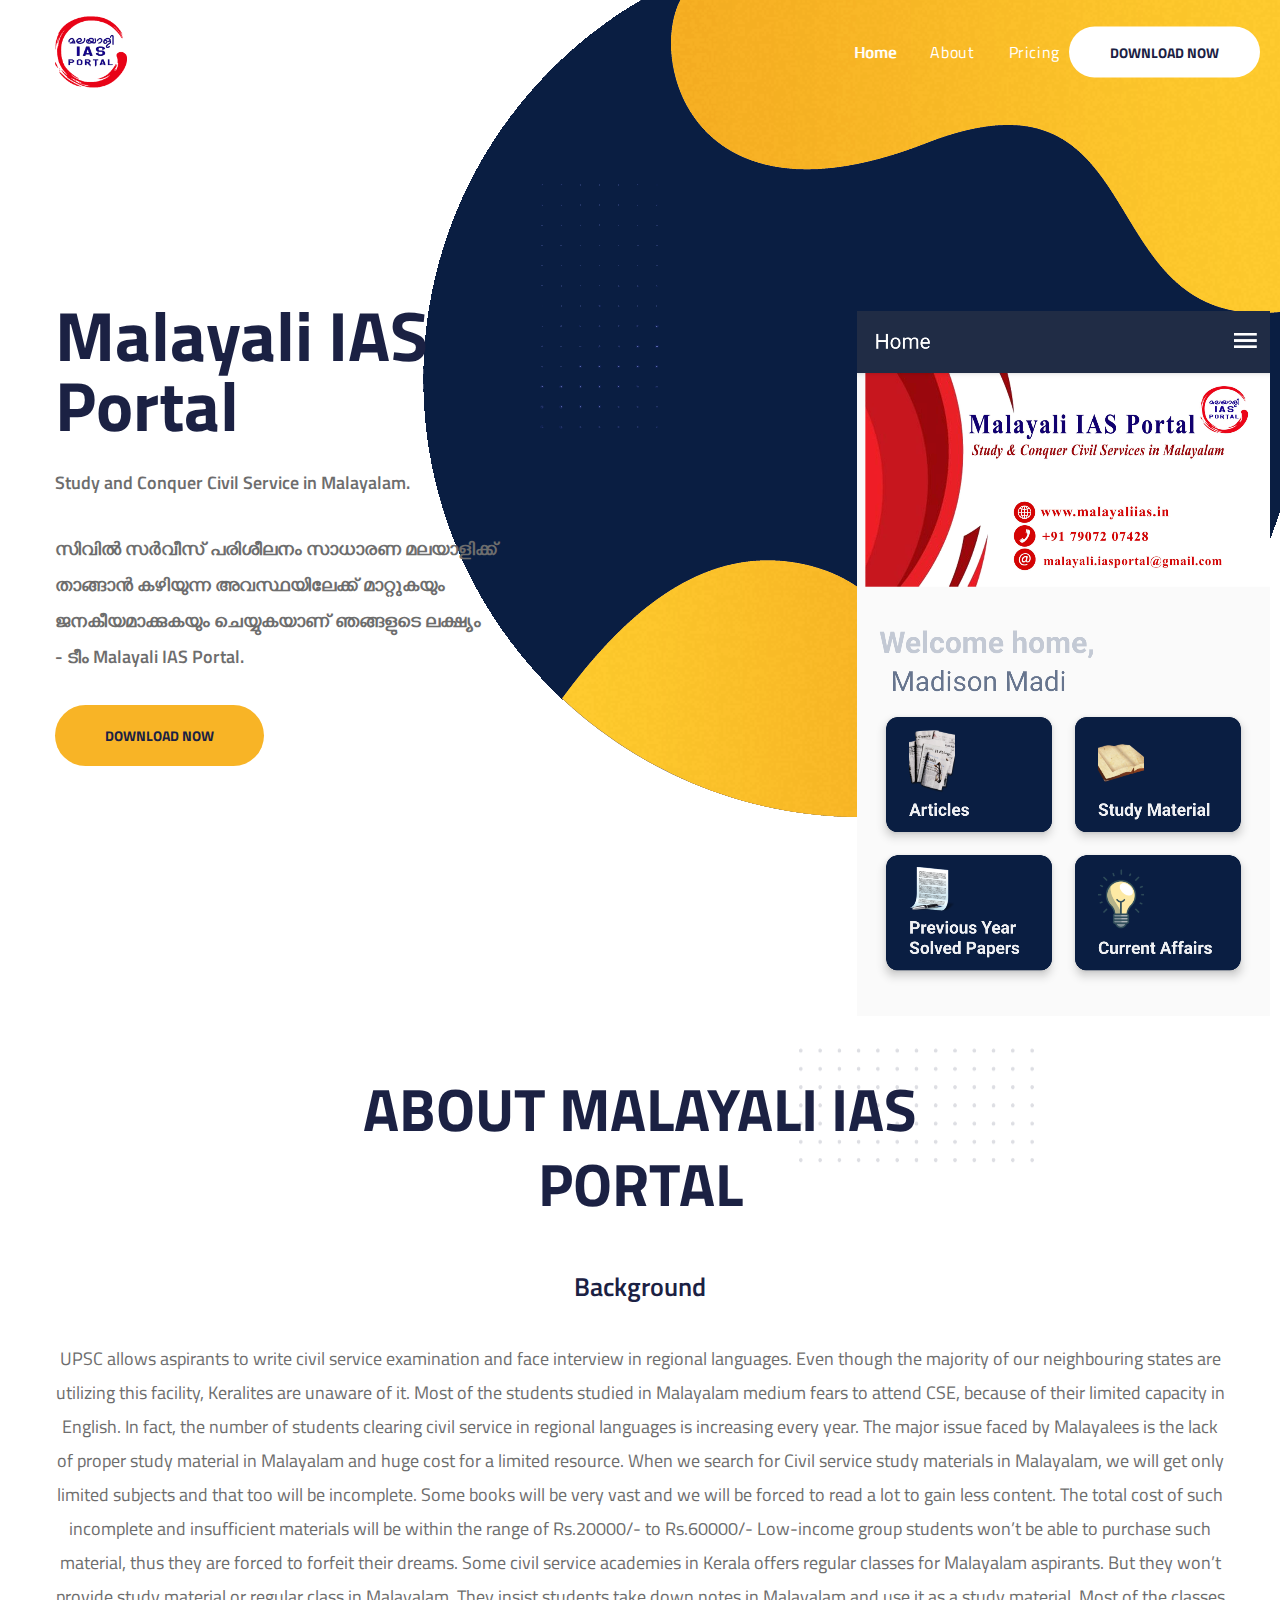
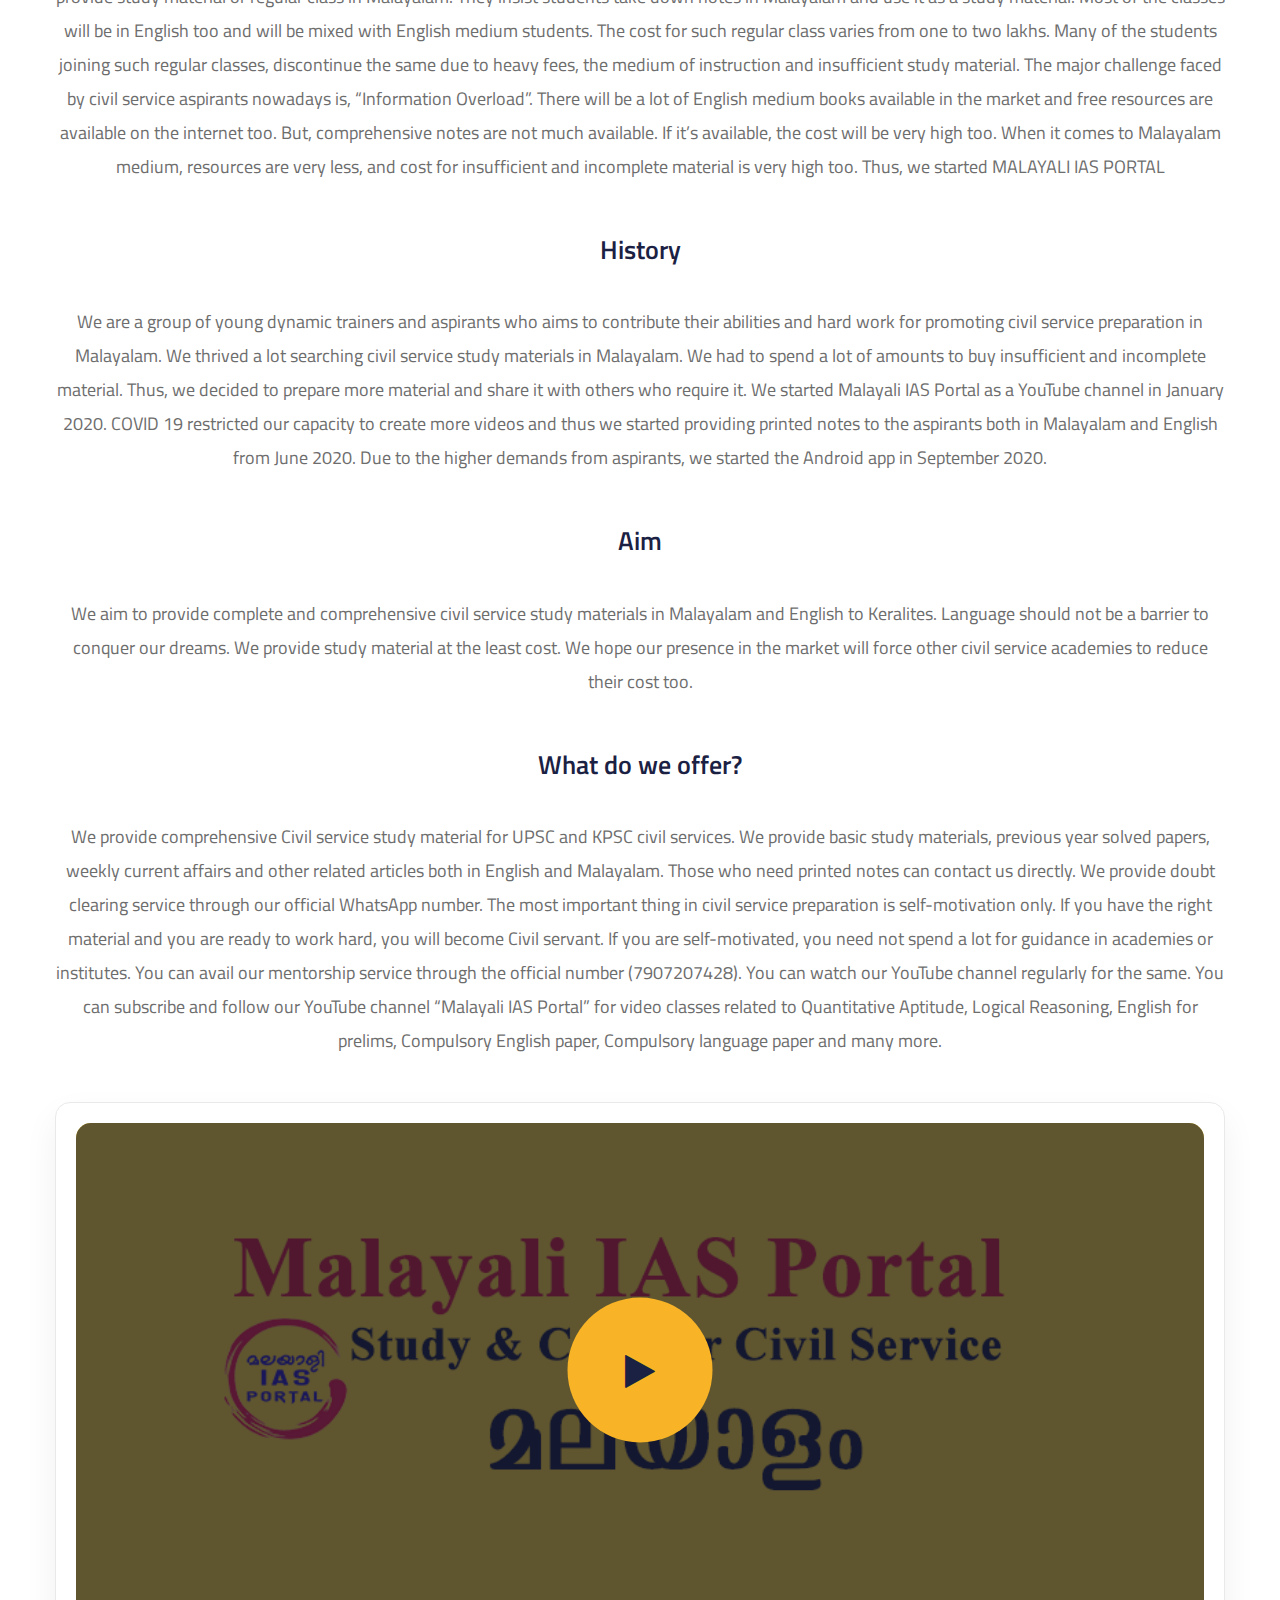
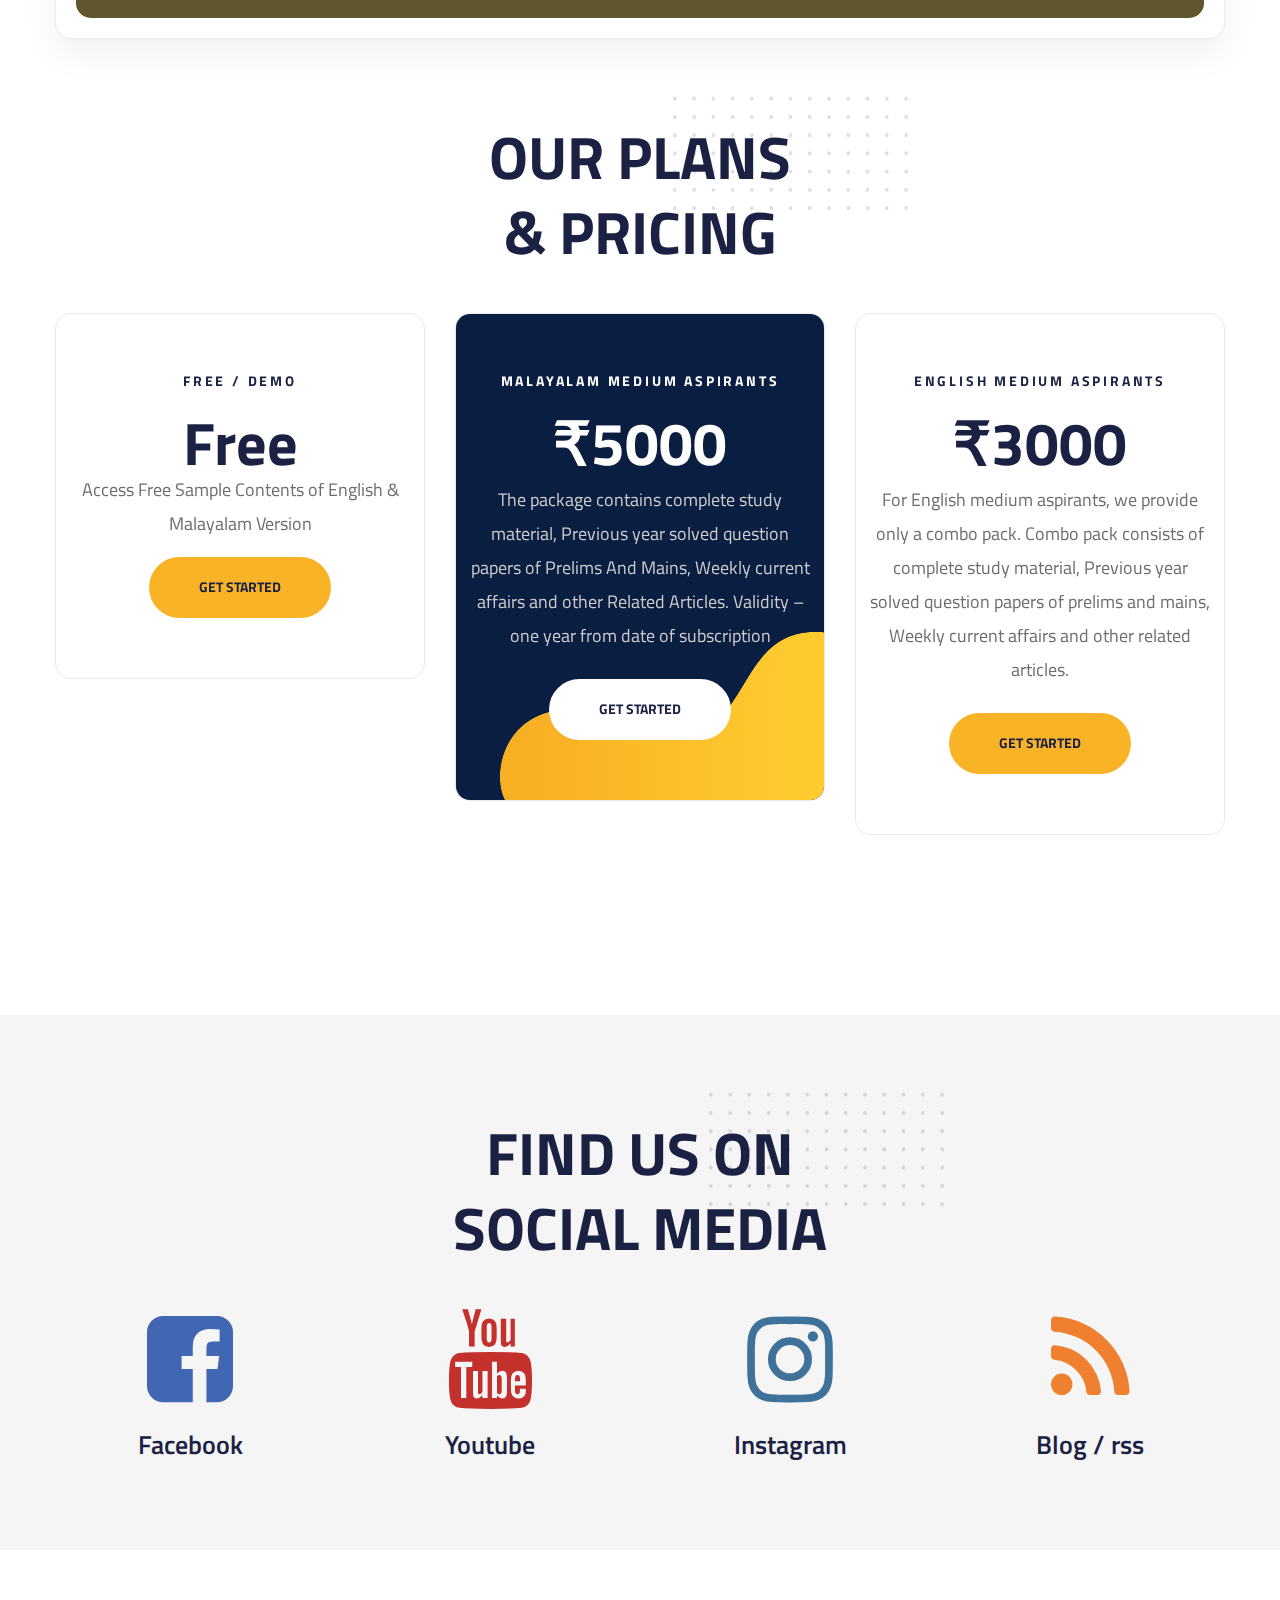
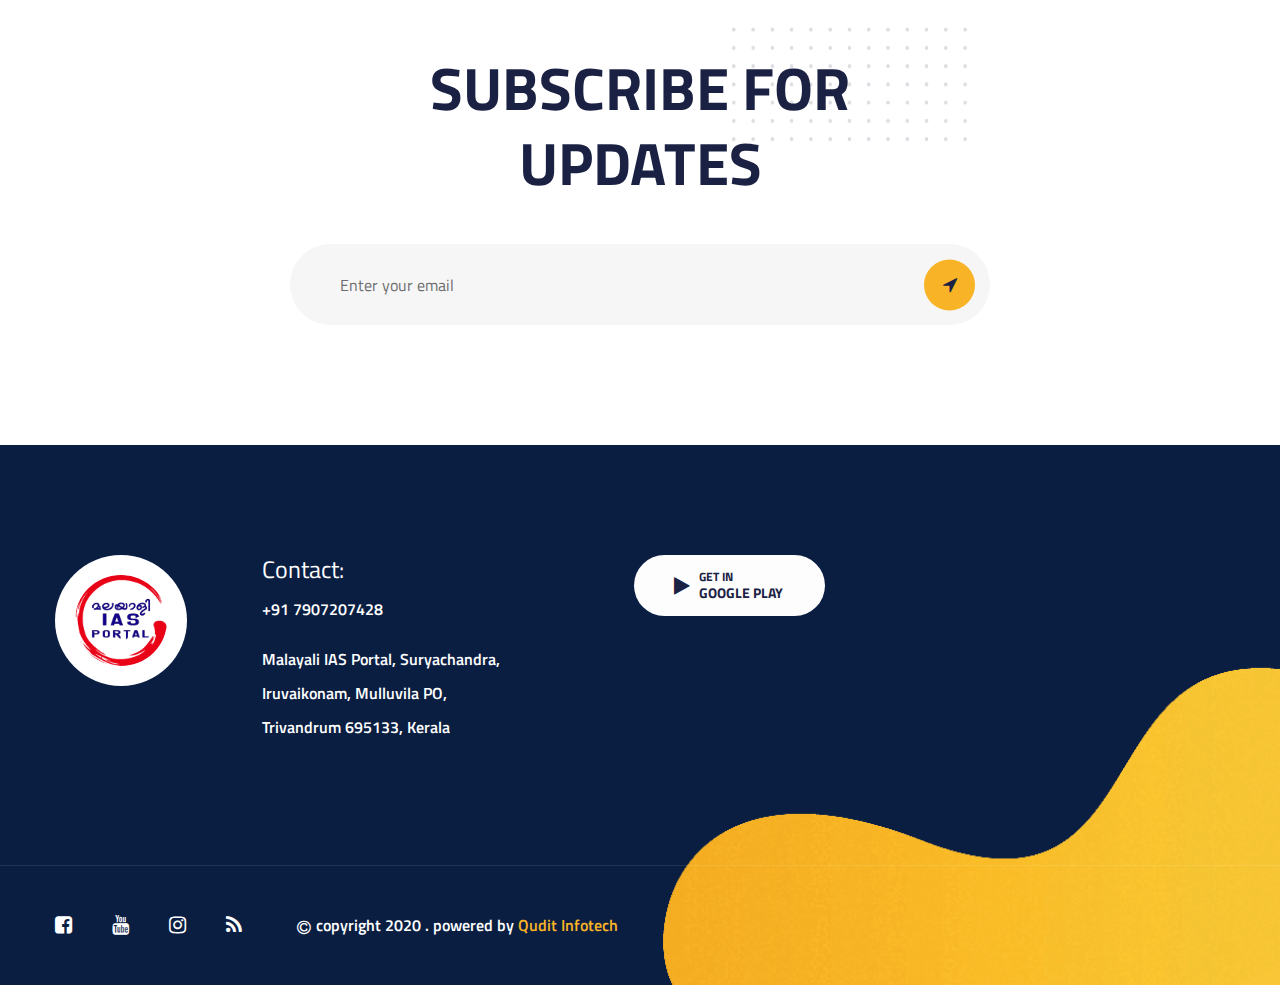
==== commit 03161296: "Address update" ====
--- a/index.html
+++ b/index.html
@@ -71,10 +71,9 @@
                     <div class="col-lg-5">
                         <div class="banner-two__content" style="flex-direction: column;">
                             <h3 class="banner-two__title">Malayali IAS Portal</h3><!-- /.banner-two__title -->
-                            <p class="banner-two__text">Study and conquer Civil Serving in മലയാളം.</p>
-                            <p class="banner-two__text">മലയാളത്തിലെ സിവിൽ സർവീസ് study material ന്റെ, അഭാവം മുൻനിർത്തി
-                                ഒരു കൂട്ടം വിദ്യാർഥികൾ മുന്നോട്ട് വെക്കുന്ന ആശയം ആണിത്.
-                                ~ടീം Malayali IAS Portal.</p>
+                            <p class="banner-two__text">Study and Conquer Civil Service in Malayalam.</p>
+                            <p class="banner-two__text">സിവിൽ സർവീസ് പരിശീലനം സാധാരണ മലയാളിക്ക് താങ്ങാൻ കഴിയുന്ന അവസ്ഥയിലേക്ക് മാറ്റുകയും ജനകീയമാക്കുകയും ചെയ്യുകയാണ് ഞങ്ങളുടെ ലക്ഷ്യം <br />
+                                - ടീം Malayali IAS Portal.</p>
                             <!-- /.banner-two__text -->
                             <a href="https://play.google.com/store/apps/details?id=com.malayaliiasportal.scholar.app"
                                 class="banner-two__btn thm-btn">Download now</a>
@@ -301,11 +300,11 @@
                     <div class="row">
                         <div class="col-lg-5">
                             <div class="footer-widget">
-                                <a href="/" class="footer-widget__logo"><img src="images/logo.png" width="132" alt="Awesome Image"></a>
+                                <a href="/" class="footer-widget__logo"><img style="background: #fff;padding: 20px;border-radius: 100%;" src="images/logo.png" width="132" alt="Awesome Image"></a>
                                 <div style="display:flex; flex-direction:column;" >
                                 <h4 style="margin-left: 75px; color:#fff" >Contact:</h4>
                                 <p class="footer-widget__text">+91 7907207428</p>
-                                <p class="footer-widget__text">Suryachandra Iruvaivilakathuveedu Iruvaikonam Mulluvila Po Trivandrum Kerala Pin 695133</p><!-- /.footer-widget__text -->
+                                <p class="footer-widget__text">Malayali IAS Portal, Suryachandra, Iruvaikonam, Mulluvila PO, Trivandrum 695133, Kerala</p><!-- /.footer-widget__text -->
                                 </div>
                             </div><!-- /.footer-widget -->
                         </div>
--- a/css/style.css
+++ b/css/style.css
@@ -265,7 +265,7 @@
   top: 50%;
   -webkit-transform: translateY(-50%);
   transform: translateY(-50%);
-  right: 15px;
+  right: -20px;
 }
 .header-navigation .main-navigation {
   float: none;
